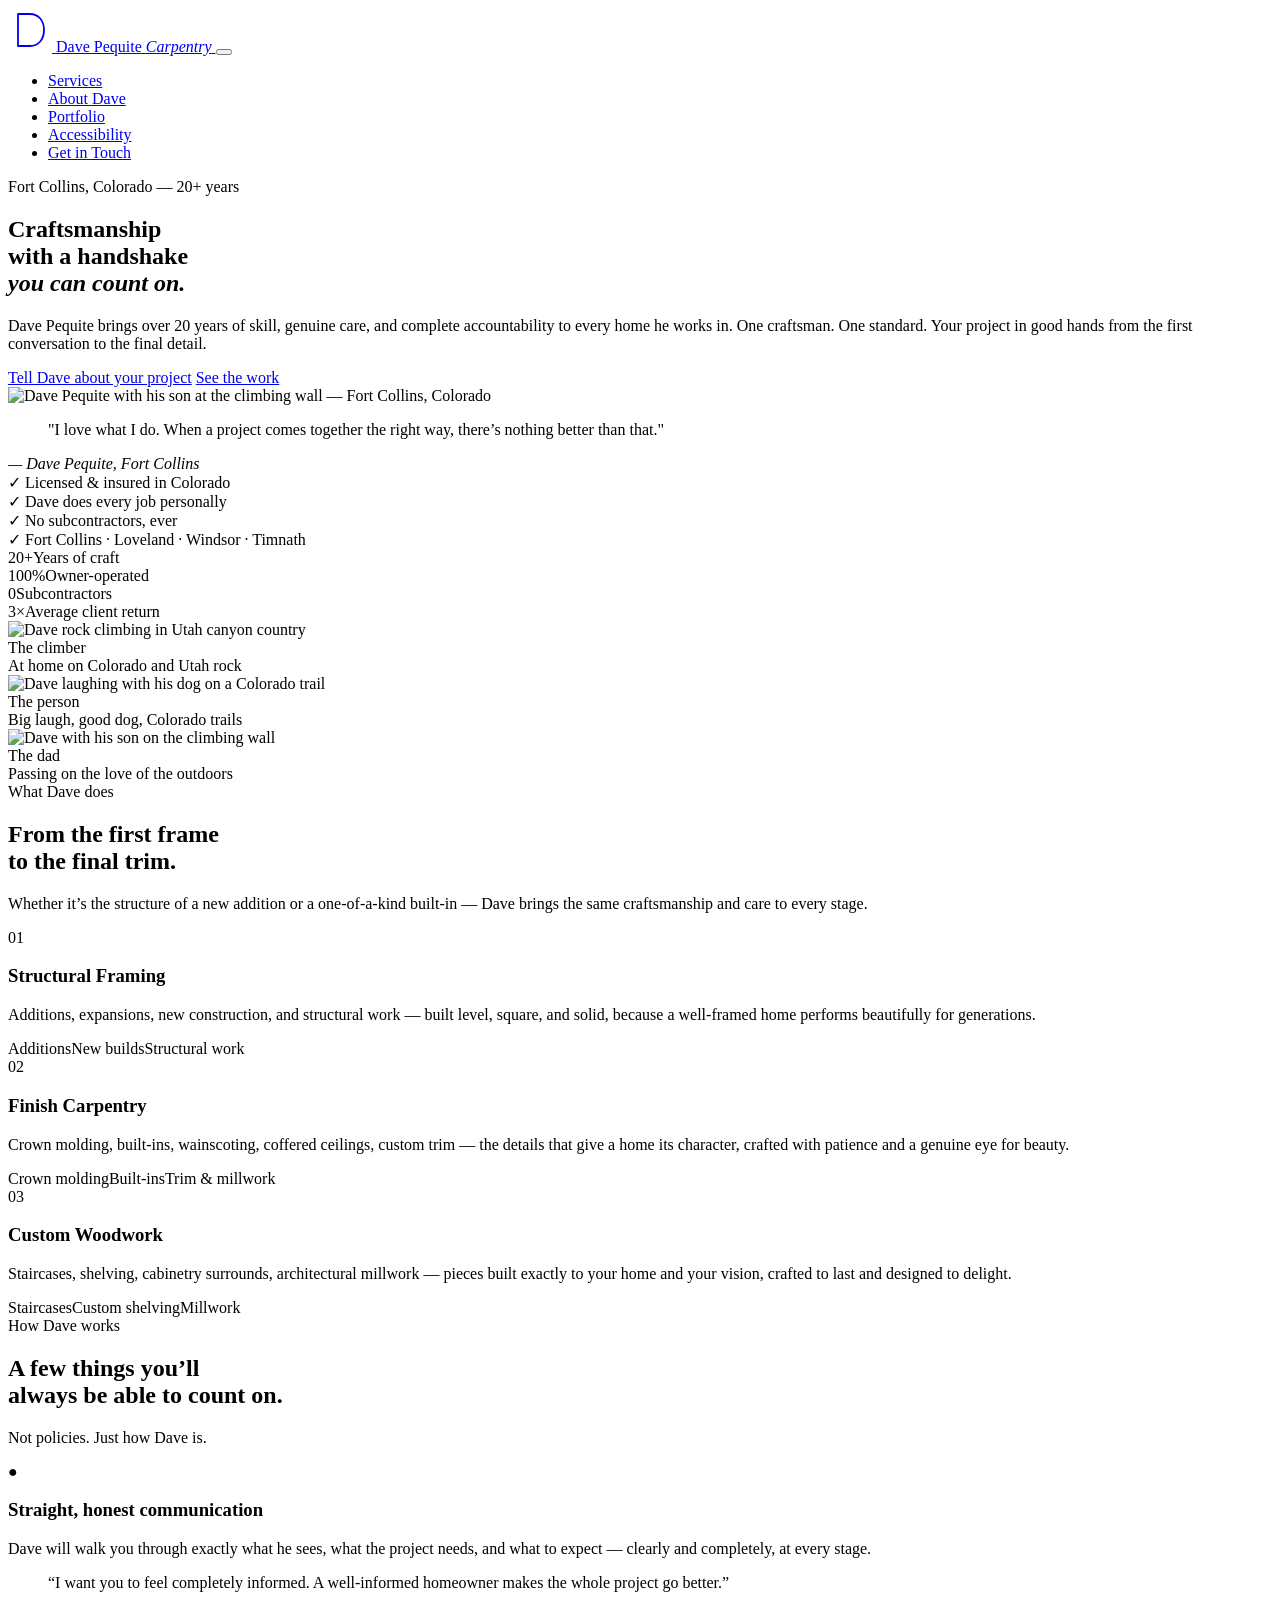
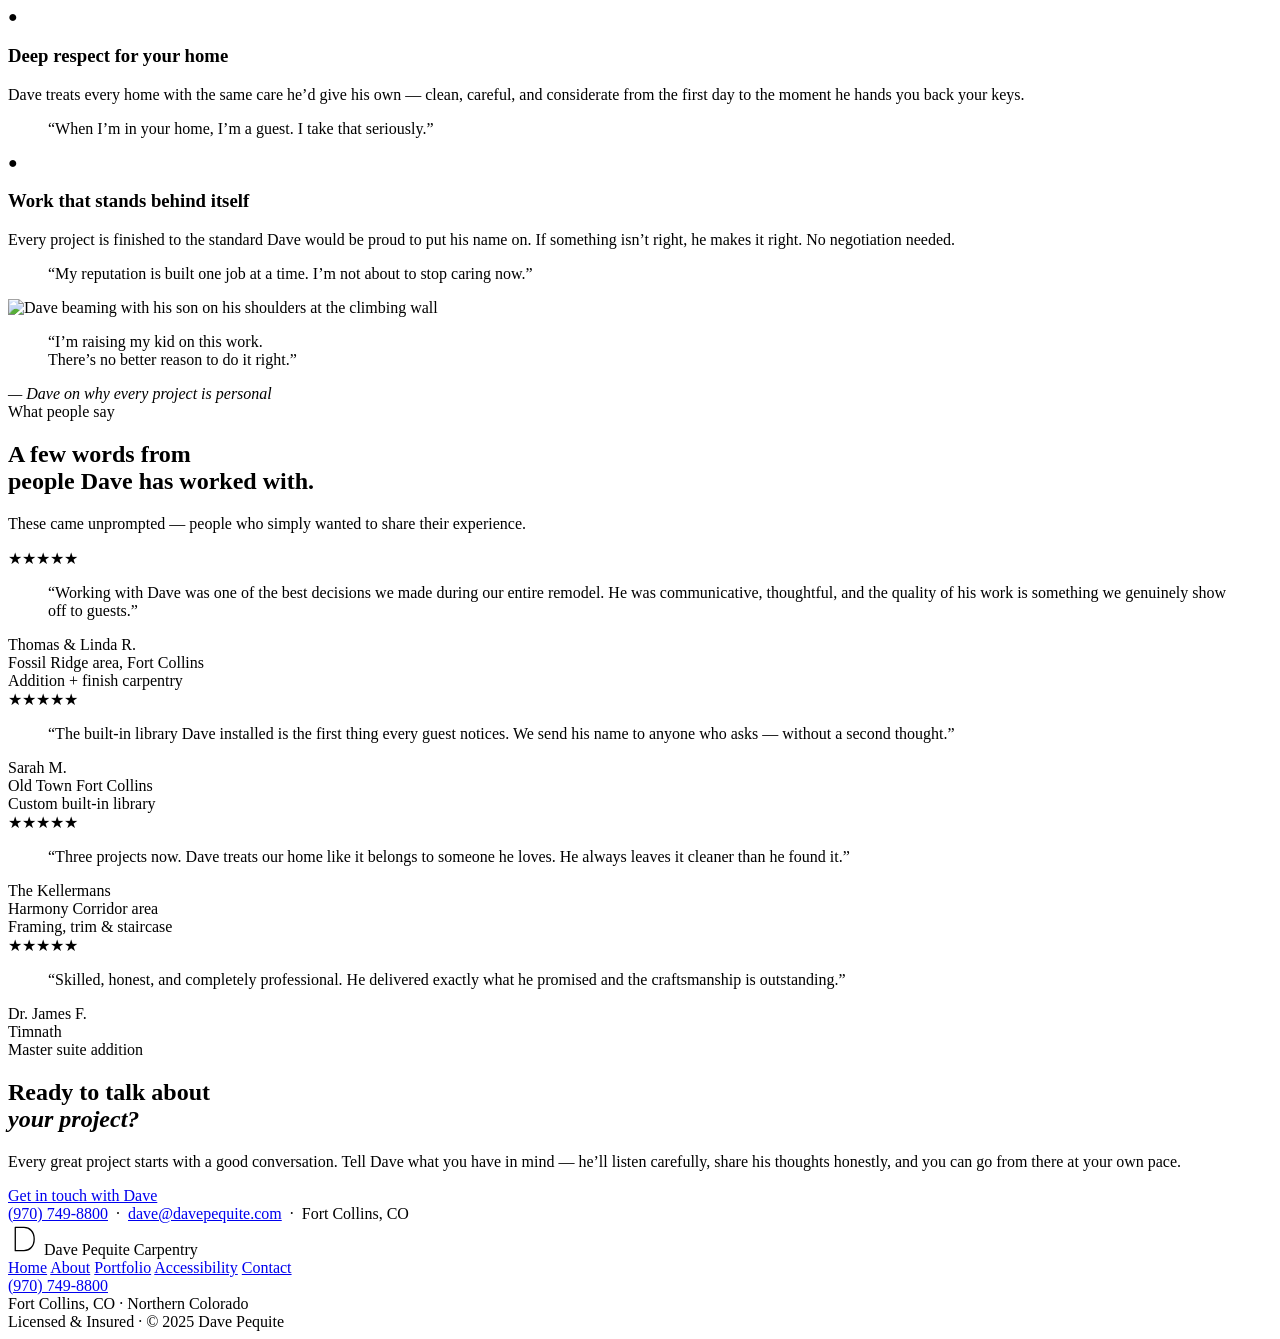
==== index.html @ 8c8e650d "Rename index (5).html to index.html" ====
<!DOCTYPE html>
<html lang="en">
<head>
  <meta charset="UTF-8">
  <base href="/dave-pequite-carpentry/">
  <meta name="viewport" content="width=device-width, initial-scale=1.0">
  <meta name="description" content="Dave Pequite — Independent framing and finish carpenter in Fort Collins, Colorado. 20+ years of craftsmanship, honesty, and care. Serving Fort Collins, Loveland, Windsor, and Timnath.">
  <meta name="keywords" content="Fort Collins carpenter, finish carpenter Fort Collins, framing contractor Fort Collins, custom woodwork Fort Collins, aging in place Fort Collins, trim carpenter Northern Colorado">
  <meta property="og:title" content="Dave Pequite Carpentry — Fort Collins, CO">
  <meta property="og:description" content="Independent framing and finish carpentry built on 20+ years of skill, honesty, and genuine care for every home.">
  <meta property="og:type" content="website">
  <title>Dave Pequite Carpentry — Fort Collins, Colorado</title>

  <!-- Schema.org local business markup -->
  <script type="application/ld+json">
  {
    "@context": "https://schema.org",
    "@type": "LocalBusiness",
    "name": "Dave Pequite Carpentry",
    "description": "Independent framing and finish carpentry in Fort Collins, Colorado. Owner-operated, no subcontractors.",
    "telephone": "(970) 749-8800",
    "address": {
      "@type": "PostalAddress",
      "addressLocality": "Fort Collins",
      "addressRegion": "CO",
      "addressCountry": "US"
    },
    "areaServed": ["Fort Collins", "Loveland", "Windsor", "Timnath", "Northern Colorado"],
    "priceRange": "$$",
    "knowsAbout": ["framing", "finish carpentry", "custom woodwork", "aging in place", "trim work", "built-ins", "crown molding"]
  }
  </script>

  <link rel="preconnect" href="https://fonts.googleapis.com">
  <link rel="preconnect" href="https://fonts.gstatic.com" crossorigin>
  <link href="https://fonts.googleapis.com/css2?family=Cormorant+Garamond:ital,wght@0,300;0,400;0,600;1,300;1,400&family=DM+Sans:wght@300;400;500&display=swap" rel="stylesheet">
  <link rel="stylesheet" href="style.css?v=3">
</head>
<body>

  <nav id="nav">
    <div class="nav-inner">
      <a href="index.html" class="nav-logo">
        <svg width="44" height="44" viewBox="0 0 44 44" fill="none" xmlns="http://www.w3.org/2000/svg" aria-hidden="true">
          <path d="M10 6 L10 38 L22 38 C30 38 36 32 36 22 C36 12 30 6 22 6 Z" stroke="currentColor" stroke-width="1.8" stroke-linecap="round" stroke-linejoin="round" fill="none"/>
          <line x1="6" y1="6" x2="14" y2="6" stroke="var(--gold)" stroke-width="1.6" stroke-linecap="round"/>
          <line x1="6" y1="38" x2="14" y2="38" stroke="var(--gold)" stroke-width="1.6" stroke-linecap="round"/>
        </svg>
        <span class="nav-name">Dave Pequite <em>Carpentry</em></span>
      </a>
      <button class="nav-toggle" aria-label="Toggle menu" id="navToggle">
        <span></span><span></span><span></span>
      </button>
      <ul class="nav-links" id="navLinks">
        <li><a href="#services">Services</a></li>
        <li><a href="about.html">About Dave</a></li>
        <li><a href="portfolio.html">Portfolio</a></li>
        <li><a href="accessibility.html">Accessibility</a></li>
        <li><a href="contact.html" class="nav-cta">Get in Touch</a></li>
      </ul>
    </div>
  </nav>

  <section class="hero">
    <div class="hero-left">
      <div class="hero-eyebrow">Fort Collins, Colorado &mdash; 20+ years</div>
      <h1 class="hero-h1">Craftsmanship<br>with a handshake<br><em>you can count on.</em></h1>
      <p class="hero-p">Dave Pequite brings over 20 years of skill, genuine care, and complete accountability to every home he works in. One craftsman. One standard. Your project in good hands from the first conversation to the final detail.</p>
      <div class="hero-actions">
        <a href="contact.html" class="btn-primary">Tell Dave about your project</a>
        <a href="portfolio.html" class="btn-ghost">See the work</a>
      </div>
    </div>
    <div class="hero-right">
      <img src="dave-hero.jpg" alt="Dave Pequite with his son at the climbing wall — Fort Collins, Colorado" class="hero-img">
      <div class="hero-caption">
        <blockquote>"I love what I do. When a project comes together the right way, there&rsquo;s nothing better than that."</blockquote>
        <cite>&mdash; Dave Pequite, Fort Collins</cite>
      </div>
    </div>
  </section>

  <div class="trust-strip">
    <div class="trust-item"><span class="trust-icon">&#10003;</span> Licensed &amp; insured in Colorado</div>
    <div class="trust-item"><span class="trust-icon">&#10003;</span> Dave does every job personally</div>
    <div class="trust-item"><span class="trust-icon">&#10003;</span> No subcontractors, ever</div>
    <div class="trust-item"><span class="trust-icon">&#10003;</span> Fort Collins &middot; Loveland &middot; Windsor &middot; Timnath</div>
  </div>

  <div class="stats-bar">
    <div class="stat"><span class="stat-n">20+</span><span class="stat-l">Years of craft</span></div>
    <div class="stat"><span class="stat-n">100%</span><span class="stat-l">Owner-operated</span></div>
    <div class="stat"><span class="stat-n">0</span><span class="stat-l">Subcontractors</span></div>
    <div class="stat"><span class="stat-n">3&times;</span><span class="stat-l">Average client return</span></div>
  </div>

  <!-- Photo story strip -->
  <div class="story-strip">
    <div class="story-frame">
      <img src="dave-climbing.jpg" alt="Dave rock climbing in Utah canyon country" loading="lazy">
      <div class="story-overlay">
        <div class="story-label">The climber</div>
        <div class="story-caption">At home on Colorado and Utah rock</div>
      </div>
    </div>
    <div class="story-frame">
      <img src="dave-dog-trail.jpg" alt="Dave laughing with his dog on a Colorado trail" loading="lazy">
      <div class="story-overlay">
        <div class="story-label">The person</div>
        <div class="story-caption">Big laugh, good dog, Colorado trails</div>
      </div>
    </div>
    <div class="story-frame">
      <img src="dave-son-climbing.jpg" alt="Dave with his son on the climbing wall" loading="lazy">
      <div class="story-overlay">
        <div class="story-label">The dad</div>
        <div class="story-caption">Passing on the love of the outdoors</div>
      </div>
    </div>
  </div>

  <!-- Services -->
  <section class="section services-section" id="services">
    <div class="section-inner">
      <div class="s-label">What Dave does</div>
      <h2 class="s-h">From the first frame<br>to the final trim.</h2>
      <p class="s-sub">Whether it&rsquo;s the structure of a new addition or a one-of-a-kind built-in &mdash; Dave brings the same craftsmanship and care to every stage.</p>
      <div class="svc-grid">
        <div class="svc-card">
          <div class="svc-num">01</div>
          <h3 class="svc-title">Structural Framing</h3>
          <p class="svc-desc">Additions, expansions, new construction, and structural work &mdash; built level, square, and solid, because a well-framed home performs beautifully for generations.</p>
          <div class="svc-tags"><span>Additions</span><span>New builds</span><span>Structural work</span></div>
        </div>
        <div class="svc-card">
          <div class="svc-num">02</div>
          <h3 class="svc-title">Finish Carpentry</h3>
          <p class="svc-desc">Crown molding, built-ins, wainscoting, coffered ceilings, custom trim &mdash; the details that give a home its character, crafted with patience and a genuine eye for beauty.</p>
          <div class="svc-tags"><span>Crown molding</span><span>Built-ins</span><span>Trim &amp; millwork</span></div>
        </div>
        <div class="svc-card">
          <div class="svc-num">03</div>
          <h3 class="svc-title">Custom Woodwork</h3>
          <p class="svc-desc">Staircases, shelving, cabinetry surrounds, architectural millwork &mdash; pieces built exactly to your home and your vision, crafted to last and designed to delight.</p>
          <div class="svc-tags"><span>Staircases</span><span>Custom shelving</span><span>Millwork</span></div>
        </div>
      </div>
    </div>
  </section>

  <!-- How Dave works -->
  <section class="section promise-section">
    <div class="section-inner">
      <div class="s-label">How Dave works</div>
      <h2 class="s-h">A few things you&rsquo;ll<br>always be able to count on.</h2>
      <p class="s-sub">Not policies. Just how Dave is.</p>
      <div class="promise-grid">
        <div class="promise-card">
          <div class="promise-icon">&#9679;</div>
          <h3>Straight, honest communication</h3>
          <p>Dave will walk you through exactly what he sees, what the project needs, and what to expect &mdash; clearly and completely, at every stage.</p>
          <blockquote class="promise-quote">&ldquo;I want you to feel completely informed. A well-informed homeowner makes the whole project go better.&rdquo;</blockquote>
        </div>
        <div class="promise-card">
          <div class="promise-icon">&#9679;</div>
          <h3>Deep respect for your home</h3>
          <p>Dave treats every home with the same care he&rsquo;d give his own &mdash; clean, careful, and considerate from the first day to the moment he hands you back your keys.</p>
          <blockquote class="promise-quote">&ldquo;When I&rsquo;m in your home, I&rsquo;m a guest. I take that seriously.&rdquo;</blockquote>
        </div>
        <div class="promise-card">
          <div class="promise-icon">&#9679;</div>
          <h3>Work that stands behind itself</h3>
          <p>Every project is finished to the standard Dave would be proud to put his name on. If something isn&rsquo;t right, he makes it right. No negotiation needed.</p>
          <blockquote class="promise-quote">&ldquo;My reputation is built one job at a time. I&rsquo;m not about to stop caring now.&rdquo;</blockquote>
        </div>
      </div>
    </div>
  </section>

  <!-- Dad moment -->
  <div class="dad-moment">
    <img src="dave-son-shoulders.jpg" alt="Dave beaming with his son on his shoulders at the climbing wall" loading="lazy">
    <div class="dad-overlay">
      <blockquote class="dad-quote">&ldquo;I&rsquo;m raising my kid on this work.<br>There&rsquo;s no better reason to do it right.&rdquo;</blockquote>
      <cite>&mdash; Dave on why every project is personal</cite>
    </div>
  </div>

  <!-- Reviews -->
  <section class="section reviews-section" id="reviews">
    <div class="section-inner">
      <div class="s-label">What people say</div>
      <h2 class="s-h">A few words from<br>people Dave has worked with.</h2>
      <p class="s-sub">These came unprompted &mdash; people who simply wanted to share their experience.</p>
      <div class="reviews-grid">
        <div class="review-card featured">
          <div class="review-stars">&#9733;&#9733;&#9733;&#9733;&#9733;</div>
          <blockquote>&ldquo;Working with Dave was one of the best decisions we made during our entire remodel. He was communicative, thoughtful, and the quality of his work is something we genuinely show off to guests.&rdquo;</blockquote>
          <div class="review-name">Thomas &amp; Linda R.</div>
          <div class="review-ctx">Fossil Ridge area, Fort Collins</div>
          <div class="review-proj">Addition + finish carpentry</div>
        </div>
        <div class="review-card">
          <div class="review-stars">&#9733;&#9733;&#9733;&#9733;&#9733;</div>
          <blockquote>&ldquo;The built-in library Dave installed is the first thing every guest notices. We send his name to anyone who asks &mdash; without a second thought.&rdquo;</blockquote>
          <div class="review-name">Sarah M.</div>
          <div class="review-ctx">Old Town Fort Collins</div>
          <div class="review-proj">Custom built-in library</div>
        </div>
        <div class="review-card">
          <div class="review-stars">&#9733;&#9733;&#9733;&#9733;&#9733;</div>
          <blockquote>&ldquo;Three projects now. Dave treats our home like it belongs to someone he loves. He always leaves it cleaner than he found it.&rdquo;</blockquote>
          <div class="review-name">The Kellermans</div>
          <div class="review-ctx">Harmony Corridor area</div>
          <div class="review-proj">Framing, trim &amp; staircase</div>
        </div>
        <div class="review-card">
          <div class="review-stars">&#9733;&#9733;&#9733;&#9733;&#9733;</div>
          <blockquote>&ldquo;Skilled, honest, and completely professional. He delivered exactly what he promised and the craftsmanship is outstanding.&rdquo;</blockquote>
          <div class="review-name">Dr. James F.</div>
          <div class="review-ctx">Timnath</div>
          <div class="review-proj">Master suite addition</div>
        </div>
      </div>
    </div>
  </section>

  <!-- CTA -->
  <section class="cta-section">
    <div class="cta-inner">
      <h2>Ready to talk about<br><em>your project?</em></h2>
      <p>Every great project starts with a good conversation. Tell Dave what you have in mind &mdash; he&rsquo;ll listen carefully, share his thoughts honestly, and you can go from there at your own pace.</p>
      <a href="contact.html" class="btn-primary btn-lg">Get in touch with Dave</a>
      <div class="cta-contact-line">
        <a href="tel:+19707498800">(970) 749-8800</a>
        &nbsp;&middot;&nbsp;
        <a href="mailto:dave@davepequite.com">dave@davepequite.com</a>
        &nbsp;&middot;&nbsp; Fort Collins, CO
      </div>
    </div>
  </section>

  <footer>
    <div class="footer-inner">
      <div class="footer-brand">
        <svg width="32" height="32" viewBox="0 0 44 44" fill="none" aria-hidden="true">
          <path d="M10 6 L10 38 L22 38 C30 38 36 32 36 22 C36 12 30 6 22 6 Z" stroke="currentColor" stroke-width="1.8" stroke-linecap="round" stroke-linejoin="round" fill="none"/>
          <line x1="6" y1="6" x2="14" y2="6" stroke="var(--gold)" stroke-width="1.6" stroke-linecap="round"/>
          <line x1="6" y1="38" x2="14" y2="38" stroke="var(--gold)" stroke-width="1.6" stroke-linecap="round"/>
        </svg>
        <span>Dave Pequite Carpentry</span>
      </div>
      <nav class="footer-nav" aria-label="Footer navigation">
        <a href="index.html">Home</a>
        <a href="about.html">About</a>
        <a href="portfolio.html">Portfolio</a>
        <a href="accessibility.html">Accessibility</a>
        <a href="contact.html">Contact</a>
      </nav>
      <div class="footer-contact">
        <a href="tel:+19707498800">(970) 749-8800</a><br>
        Fort Collins, CO &middot; Northern Colorado<br>
        Licensed &amp; Insured &middot; &copy; 2025 Dave Pequite
      </div>
    </div>
  </footer>

  <script src="main.js"></script>
</body>
</html>
---- style.css ----
@import url('https://fonts.googleapis.com/css2?family=Cormorant+Garamond:ital,wght@0,300;0,400;0,600;1,300;1,400&family=DM+Sans:wght@300;400;500&display=swap');

:root {
  --charcoal: #1C1C18;
  --gold: #8B6914;
  --sage: #5A8040;
  --sage-light: #8AB870;
  --cream: #FAFAF7;
  --forest: #2D4A2A;
  --serif: 'Cormorant Garamond', Georgia, serif;
  --sans: 'DM Sans', Arial, sans-serif;
}

*, *::before, *::after { box-sizing: border-box; margin: 0; padding: 0; }
html { scroll-behavior: smooth; }
body { font-family: var(--sans); background: #FFFFFF; color: #1C1C18; line-height: 1.6; -webkit-font-smoothing: antialiased; }
img { max-width: 100%; height: auto; display: block; }
a { color: inherit; text-decoration: none; }

/* ---- NAV ---- */
#nav {
  position: sticky; top: 0; z-index: 100;
  background: #FFFFFF;
  border-bottom: 2px solid #E0E0D8;
}
.nav-inner {
  max-width: 1200px; margin: 0 auto;
  padding: 0 40px; height: 72px;
  display: flex; align-items: center; justify-content: space-between;
}
.nav-logo { display: flex; align-items: center; gap: 12px; color: #1C1C18; }
.nav-logo svg { color: #1C1C18; }
.nav-name { font-family: var(--serif); font-size: 20px; font-weight: 400; color: #1C1C18; }
.nav-name em { font-style: italic; color: #8B6914; }
.nav-links { display: flex; align-items: center; gap: 32px; list-style: none; }
.nav-links a { font-size: 15px; font-weight: 500; color: #2A2A20; letter-spacing: 0.02em; transition: color 0.2s; }
.nav-links a:hover { color: #5A8040; }
.nav-cta {
  background: #1C1C18 !important; color: #FFFFFF !important;
  padding: 10px 22px; border-radius: 5px;
  font-size: 15px !important; font-weight: 500 !important;
}
.nav-cta:hover { background: #3A3A30 !important; }
.nav-toggle { display: none; flex-direction: column; gap: 5px; background: none; border: none; cursor: pointer; padding: 4px; }
.nav-toggle span { display: block; width: 24px; height: 2px; background: #1C1C18; }

/* ---- HERO ---- */
.hero { display: grid; grid-template-columns: 52% 48%; min-height: 620px; }
.hero-left { background: #1C1C18; padding: 80px 60px; display: flex; flex-direction: column; justify-content: center; }
.hero-eyebrow {
  font-size: 13px; letter-spacing: 0.18em; text-transform: uppercase;
  color: #8AB870; margin-bottom: 24px;
  display: flex; align-items: center; gap: 12px;
}
.hero-eyebrow::before { content: ''; display: block; width: 32px; height: 1px; background: #8AB870; }
.hero-h1 { font-family: var(--serif); font-size: 58px; font-weight: 300; color: #FFFFFF; line-height: 1.05; margin-bottom: 28px; }
.hero-h1 em { font-style: italic; color: #8AB870; }
.hero-p { font-size: 17px; color: #D0D0C0; line-height: 1.8; margin-bottom: 44px; max-width: 420px; }
.hero-actions { display: flex; gap: 16px; flex-wrap: wrap; }

/* ---- BUTTONS ---- */
.btn-primary {
  display: inline-block; background: #FFFFFF; color: #1C1C18;
  padding: 14px 28px; border-radius: 5px;
  font-size: 15px; font-weight: 600; letter-spacing: 0.02em;
  transition: background 0.2s; border: none; cursor: pointer; font-family: var(--sans);
}
.btn-primary:hover { background: #E8E8E0; }
.btn-primary.btn-lg { background: #5A8040; color: #FFFFFF; font-size: 16px; padding: 16px 40px; }
.btn-primary.btn-lg:hover { background: #2D4A2A; }
.btn-ghost {
  display: inline-block; background: none;
  border: 2px solid rgba(255,255,255,0.4); color: #FFFFFF;
  padding: 14px 24px; border-radius: 5px;
  font-size: 15px; font-weight: 500;
  transition: border-color 0.2s; cursor: pointer; font-family: var(--sans);
}
.btn-ghost:hover { border-color: #FFFFFF; }

/* ---- HERO RIGHT ---- */
.hero-right { position: relative; overflow: hidden; min-height: 620px; background: #2A2A22; }
.hero-img { width: 100%; height: 100%; object-fit: cover; object-position: center top; position: absolute; inset: 0; }
.hero-caption { position: absolute; bottom: 0; left: 0; right: 0; background: rgba(0,0,0,0.75); padding: 24px 28px; }
.hero-caption blockquote { font-family: var(--serif); font-size: 18px; font-style: italic; color: #FFFFFF; line-height: 1.6; border: none; padding: 0; }
.hero-caption cite { display: block; font-size: 12px; color: #8AB870; margin-top: 10px; letter-spacing: 0.12em; text-transform: uppercase; font-style: normal; }

/* ---- TRUST STRIP ---- */
.trust-strip { background: #F0EDE6; border-bottom: 2px solid #D8D4CC; padding: 18px 40px; display: flex; gap: 40px; flex-wrap: wrap; justify-content: center; }
.trust-item { display: flex; align-items: center; gap: 8px; font-size: 14px; font-weight: 500; color: #2A2A20; }
.trust-icon { color: #5A8040; font-weight: 700; font-size: 16px; }

/* ---- STATS BAR ---- */
.stats-bar { background: #1C1C18; padding: 28px 40px; display: flex; justify-content: center; }
.stat { flex: 1; max-width: 220px; padding: 0 24px; border-right: 1px solid #3A3A30; text-align: center; }
.stat:first-child { border-left: 1px solid #3A3A30; }
.stat-n { display: block; font-family: var(--serif); font-size: 38px; font-weight: 300; color: #8AB870; line-height: 1; }
.stat-l { display: block; font-size: 12px; font-weight: 500; color: #888878; letter-spacing: 0.1em; text-transform: uppercase; margin-top: 6px; }

/* ---- STORY STRIP ---- */
.story-strip { display: grid; grid-template-columns: repeat(3,1fr); height: 300px; }
.story-frame { position: relative; overflow: hidden; background: #2A2A22; }
.story-frame img { width: 100%; height: 100%; object-fit: cover; transition: transform 0.4s; }
.story-frame:hover img { transform: scale(1.04); }
.story-overlay { position: absolute; bottom: 0; left: 0; right: 0; background: linear-gradient(transparent, rgba(0,0,0,0.85)); padding: 32px 20px 18px; }
.story-label { font-size: 11px; letter-spacing: 0.14em; text-transform: uppercase; color: #8AB870; margin-bottom: 4px; }
.story-caption { font-family: var(--serif); font-size: 15px; font-style: italic; color: #FFFFFF; }

/* ---- SECTIONS ---- */
.section { padding: 88px 40px; }
.section-inner { max-width: 1200px; margin: 0 auto; }
.s-label { font-size: 12px; letter-spacing: 0.2em; text-transform: uppercase; color: #5A8040; margin-bottom: 14px; font-weight: 600; }
.s-h { font-family: var(--serif); font-size: 42px; font-weight: 300; color: #1C1C18; line-height: 1.15; margin-bottom: 16px; }
.s-sub { font-size: 16px; color: #444440; line-height: 1.8; max-width: 520px; margin-bottom: 52px; }

/* ---- SERVICES ---- */
.services-section { background: #FFFFFF; }
.svc-grid { display: grid; grid-template-columns: repeat(3,1fr); gap: 2px; background: #D8D8D0; border: 2px solid #D8D8D0; border-radius: 10px; overflow: hidden; }
.svc-card { background: #FFFFFF; padding: 36px 30px; transition: background 0.2s; }
.svc-card:hover { background: #F5F5F0; }
.svc-num { font-family: var(--serif); font-size: 40px; font-weight: 300; color: #D0D0C8; line-height: 1; margin-bottom: 16px; }
.svc-title { font-family: var(--serif); font-size: 22px; font-weight: 600; color: #1C1C18; margin-bottom: 12px; }
.svc-desc { font-size: 15px; color: #444440; line-height: 1.75; margin-bottom: 18px; }
.svc-tags { display: flex; flex-wrap: wrap; gap: 6px; }
.svc-tags span { font-size: 12px; font-weight: 600; color: #2D4A2A; background: #D8ECC8; padding: 4px 12px; border-radius: 4px; }

/* ---- PROMISE ---- */
.promise-section { background: #F5F3EE; }
.promise-grid { display: grid; grid-template-columns: repeat(3,1fr); gap: 24px; }
.promise-card { background: #FFFFFF; border-radius: 10px; padding: 36px 30px; border: 2px solid #E0DDD6; }
.promise-icon { width: 12px; height: 12px; background: #5A8040; border-radius: 50%; margin-bottom: 20px; }
.promise-card h3 { font-family: var(--serif); font-size: 22px; font-weight: 600; color: #1C1C18; margin-bottom: 12px; }
.promise-card p { font-size: 15px; color: #444440; line-height: 1.8; }
.promise-quote { margin-top: 16px; font-family: var(--serif); font-size: 15px; font-style: italic; color: #5A8040; line-height: 1.65; border-top: 2px solid #E8E5E0; padding-top: 16px; border-left: none; padding-left: 0; }

/* ---- DAD MOMENT ---- */
.dad-moment { position: relative; height: 420px; overflow: hidden; background: #1C1C18; }
.dad-moment img { width: 100%; height: 100%; object-fit: cover; object-position: center 30%; }
.dad-overlay { position: absolute; inset: 0; background: rgba(0,0,0,0.62); display: flex; flex-direction: column; align-items: center; justify-content: center; padding: 40px; text-align: center; }
.dad-quote { font-family: var(--serif); font-size: 34px; font-style: italic; font-weight: 300; color: #FFFFFF; line-height: 1.5; margin-bottom: 18px; max-width: 680px; border: none; padding: 0; }
.dad-overlay cite { font-size: 13px; color: #8AB870; letter-spacing: 0.14em; text-transform: uppercase; font-style: normal; }

/* ---- REVIEWS ---- */
.reviews-section { background: #FFFFFF; }
.reviews-grid { display: grid; grid-template-columns: 1fr 1fr; gap: 20px; }
.review-card { background: #F5F3EE; border-radius: 10px; padding: 32px 28px; border: 2px solid #E0DDD6; }
.review-card.featured { background: #EEF5E8; border: 2px solid #A8C890; }
.review-stars { color: #B87A28; font-size: 18px; letter-spacing: 3px; margin-bottom: 16px; }
.review-card blockquote { font-family: var(--serif); font-size: 18px; font-style: italic; color: #1C1C18; line-height: 1.75; margin-bottom: 20px; border: none; padding: 0; }
.review-name { font-size: 14px; font-weight: 700; color: #1C1C18; }
.review-ctx { font-size: 13px; color: #666660; margin-top: 4px; }
.review-proj { font-size: 12px; font-weight: 600; color: #5A8040; margin-top: 6px; letter-spacing: 0.06em; text-transform: uppercase; }

/* ---- CTA ---- */
.cta-section { background: #1C1C18; padding: 100px 40px; text-align: center; }
.cta-inner { max-width: 600px; margin: 0 auto; }
.cta-section h2 { font-family: var(--serif); font-size: 50px; font-weight: 300; color: #FFFFFF; line-height: 1.15; margin-bottom: 20px; }
.cta-section h2 em { font-style: italic; color: #8AB870; }
.cta-section p { font-size: 17px; color: #C0C0B0; line-height: 1.85; margin-bottom: 40px; }
.cta-contact-line { font-size: 14px; color: #666658; margin-top: 20px; }
.cta-contact-line a { color: #888878; transition: color 0.2s; }
.cta-contact-line a:hover { color: #8AB870; }

/* ---- ABOUT ---- */
.about-hero { display: grid; grid-template-columns: 1fr 1fr; min-height: 580px; }
.about-photo-col { position: relative; overflow: hidden; min-height: 400px; background: #2A2A22; }
.about-photo-col img { width: 100%; height: 100%; object-fit: cover; position: absolute; inset: 0; }
.about-text-col { background: #1C1C18; padding: 80px 60px; display: flex; flex-direction: column; justify-content: center; }
.about-text-col .s-h { color: #FFFFFF; }
.about-text-col .s-h em { font-style: italic; color: #8AB870; }
.about-p { font-size: 16px; color: #C8C8B8; line-height: 1.85; margin-bottom: 20px; }
.about-p strong { color: #8AB870; font-weight: 600; }
.rock-pull { border-left: 3px solid #5A8040; padding: 16px 20px; margin: 24px 0; background: rgba(90,128,64,0.1); border-radius: 0 6px 6px 0; }
.rock-pull-text { font-family: var(--serif); font-size: 17px; font-style: italic; color: #8AB870; line-height: 1.65; }
.traits-grid { display: grid; grid-template-columns: 1fr 1fr; gap: 18px; margin-top: 28px; }
.trait { border-top: 2px solid #2E2E26; padding-top: 14px; }
.trait-name { font-size: 12px; font-weight: 700; color: #5A8040; letter-spacing: 0.1em; text-transform: uppercase; margin-bottom: 6px; }
.trait-desc { font-size: 13px; color: #888878; line-height: 1.6; }

/* ---- CONTACT ---- */
.contact-layout { display: grid; grid-template-columns: 1fr 1fr; min-height: 600px; }
.contact-left { background: #1C1C18; padding: 80px 60px; display: flex; flex-direction: column; justify-content: center; }
.contact-left .s-h { color: #FFFFFF; font-size: 42px; }
.contact-left .s-h em { color: #8AB870; }
.contact-detail { margin-top: 36px; display: flex; flex-direction: column; gap: 20px; }
.cd-label { font-size: 11px; letter-spacing: 0.12em; text-transform: uppercase; color: #5A8040; margin-bottom: 4px; font-weight: 600; }
.cd-value { font-size: 16px; color: #C8C8B8; }
.cd-value a { color: #C8C8B8; transition: color 0.2s; }
.cd-value a:hover { color: #8AB870; }
.contact-right { padding: 80px 60px; background: #FFFFFF; }

/* ---- FORM ---- */
.intake-form { max-width: 500px; }
.intake-form h2 { font-family: var(--serif); font-size: 32px; font-weight: 300; color: #1C1C18; margin-bottom: 8px; }
.intake-form > p { font-size: 15px; color: #666660; margin-bottom: 36px; }
.form-group { margin-bottom: 24px; }
.form-group label { display: block; font-size: 13px; font-weight: 700; letter-spacing: 0.08em; text-transform: uppercase; color: #1C1C18; margin-bottom: 8px; }
.form-group input, .form-group select, .form-group textarea {
  width: 100%; padding: 13px 16px;
  background: #FFFFFF; border: 2px solid #C8C8C0;
  border-radius: 6px; font-size: 15px; font-family: var(--sans);
  color: #1C1C18; transition: border-color 0.2s; outline: none;
}
.form-group input:focus, .form-group select:focus, .form-group textarea:focus { border-color: #5A8040; }
.form-group textarea { min-height: 130px; resize: vertical; line-height: 1.6; }
.form-row { display: grid; grid-template-columns: 1fr 1fr; gap: 16px; }
.form-submit { background: #1C1C18; color: #FFFFFF; border: none; padding: 16px 32px; border-radius: 6px; font-size: 16px; font-family: var(--sans); cursor: pointer; letter-spacing: 0.04em; width: 100%; font-weight: 600; transition: background 0.2s; }
.form-submit:hover { background: #3A3A30; }
.form-note { font-size: 13px; color: #888880; margin-top: 12px; text-align: center; }
.form-success { display: none; text-align: center; padding: 60px 24px; }
.form-success h3 { font-family: var(--serif); font-size: 32px; font-weight: 300; color: #1C1C18; margin-bottom: 14px; }
.form-success p { font-size: 15px; color: #444440; }

/* ---- ACCESSIBILITY ---- */
.access-grid { display: grid; grid-template-columns: 1fr 1fr; gap: 40px; align-items: start; }
.access-items { display: flex; flex-direction: column; gap: 14px; }
.access-item { display: flex; align-items: flex-start; gap: 16px; padding: 20px; background: #FFFFFF; border-radius: 8px; border: 2px solid #C8DDB8; }
.access-item-icon { font-size: 22px; margin-top: 1px; flex-shrink: 0; }
.access-item-text h4 { font-size: 16px; font-weight: 700; color: #1A3010; margin-bottom: 6px; }
.access-item-text p { font-size: 14px; color: #3A5228; line-height: 1.65; }
.access-story { background: #1A3010; border-radius: 10px; padding: 40px; }
.access-story-label { font-size: 12px; font-weight: 700; letter-spacing: 0.15em; text-transform: uppercase; color: #7AB870; margin-bottom: 16px; }
.access-story-quote { font-family: var(--serif); font-size: 20px; font-style: italic; color: #D0E8B8; line-height: 1.75; border: none; padding: 0; }

/* ---- PAGE HEADER ---- */
.page-header { background: #1C1C18; padding: 64px 40px 56px; text-align: center; }
.page-header h1 { font-family: var(--serif); font-size: 48px; font-weight: 300; color: #FFFFFF; line-height: 1.15; margin-bottom: 14px; }
.page-header h1 em { font-style: italic; color: #8AB870; }
.page-header p { font-size: 17px; color: #C0C0B0; max-width: 520px; margin: 0 auto; }

/* ---- PHOTO GRID ---- */
.photo-grid { display: grid; grid-template-columns: repeat(3,1fr); gap: 4px; }
.photo-grid-item { aspect-ratio: 4/3; overflow: hidden; position: relative; background: #2A2A22; }
.photo-grid-item img { width: 100%; height: 100%; object-fit: cover; transition: transform 0.4s; }
.photo-grid-item:hover img { transform: scale(1.05); }
.photo-caption { position: absolute; bottom: 0; left: 0; right: 0; background: rgba(0,0,0,0.75); padding: 12px 16px; opacity: 0; transition: opacity 0.2s; }
.photo-grid-item:hover .photo-caption { opacity: 1; }
.photo-caption span { font-size: 13px; color: #FFFFFF; font-weight: 500; }

/* ---- FOOTER ---- */
footer { background: #111110; padding: 40px; }
.footer-inner { max-width: 1200px; margin: 0 auto; display: flex; justify-content: space-between; align-items: center; flex-wrap: wrap; gap: 24px; }
.footer-brand { display: flex; align-items: center; gap: 12px; font-family: var(--serif); font-size: 20px; color: #888878; font-weight: 300; }
.footer-nav { display: flex; gap: 28px; flex-wrap: wrap; }
.footer-nav a { font-size: 13px; font-weight: 500; color: #555550; letter-spacing: 0.04em; transition: color 0.2s; }
.footer-nav a:hover { color: #8AB870; }
.footer-contact { font-size: 13px; color: #555550; line-height: 2; text-align: right; }
.footer-contact a { color: #666660; transition: color 0.2s; }
.footer-contact a:hover { color: #8AB870; }

/* ---- PORTFOLIO ---- */
.portfolio-filter { display: flex; gap: 10px; flex-wrap: wrap; margin-bottom: 40px; }
.filter-btn { background: none; border: 2px solid #C8C8C0; color: #444440; padding: 8px 20px; border-radius: 40px; font-size: 14px; font-family: var(--sans); font-weight: 500; cursor: pointer; transition: all 0.2s; }
.filter-btn:hover, .filter-btn.active { background: #1C1C18; color: #FFFFFF; border-color: #1C1C18; }
.portfolio-grid { display: grid; grid-template-columns: repeat(3,1fr); gap: 4px; }
.portfolio-item { aspect-ratio: 4/3; overflow: hidden; position: relative; cursor: pointer; background: #E8E5E0; }
.portfolio-item img { width: 100%; height: 100%; object-fit: cover; transition: transform 0.4s; }
.portfolio-item:hover img { transform: scale(1.05); }
.portfolio-placeholder { width: 100%; height: 100%; background: #ECEAE4; display: flex; flex-direction: column; align-items: center; justify-content: center; gap: 10px; }
.portfolio-placeholder-icon { font-size: 32px; color: #B8B5AE; }
.portfolio-placeholder-text { font-size: 13px; color: #A8A5A0; letter-spacing: 0.06em; text-align: center; font-weight: 500; }
.portfolio-item-overlay { position: absolute; inset: 0; background: rgba(0,0,0,0); transition: background 0.3s; display: flex; align-items: flex-end; padding: 18px; }
.portfolio-item:hover .portfolio-item-overlay { background: rgba(0,0,0,0.7); }
.portfolio-item-info { opacity: 0; transition: opacity 0.2s; }
.portfolio-item:hover .portfolio-item-info { opacity: 1; }
.portfolio-item-title { font-family: var(--serif); font-size: 17px; color: #FFFFFF; font-weight: 600; }
.portfolio-item-cat { font-size: 11px; color: #8AB870; letter-spacing: 0.1em; text-transform: uppercase; margin-bottom: 4px; font-weight: 600; }

/* ---- RESPONSIVE ---- */
@media (max-width: 900px) {
  .nav-inner { padding: 0 24px; }
  .nav-links { display: none; flex-direction: column; position: absolute; top: 72px; left: 0; right: 0; background: #FFFFFF; border-bottom: 2px solid #E0E0D8; padding: 24px; gap: 18px; }
  .nav-links.open { display: flex; }
  .nav-toggle { display: flex; }
  .hero { grid-template-columns: 1fr; }
  .hero-right { min-height: 360px; }
  .hero-left { padding: 52px 28px; }
  .hero-h1 { font-size: 42px; }
  .story-strip { grid-template-columns: 1fr; height: auto; }
  .story-frame { height: 220px; }
  .svc-grid, .promise-grid, .reviews-grid { grid-template-columns: 1fr; }
  .about-hero, .contact-layout { grid-template-columns: 1fr; }
  .about-photo-col { min-height: 320px; position: relative; height: 320px; }
  .about-text-col, .contact-left, .contact-right { padding: 52px 28px; }
  .access-grid { grid-template-columns: 1fr; }
  .footer-inner { flex-direction: column; align-items: flex-start; }
  .footer-contact { text-align: left; }
  .photo-grid, .portfolio-grid { grid-template-columns: repeat(2,1fr); }
  .section { padding: 60px 24px; }
  .form-row { grid-template-columns: 1fr; }
  .traits-grid { grid-template-columns: 1fr; }
}

@media (max-width: 480px) {
  .hero-h1 { font-size: 34px; }
  .s-h { font-size: 32px; }
  .cta-section h2 { font-size: 36px; }
  .dad-quote { font-size: 26px; }
  .photo-grid, .portfolio-grid { grid-template-columns: 1fr; }
  .stats-bar { flex-wrap: wrap; }
  .stat { min-width: 45%; border: none; border-bottom: 1px solid #3A3A30; padding: 16px; }
}
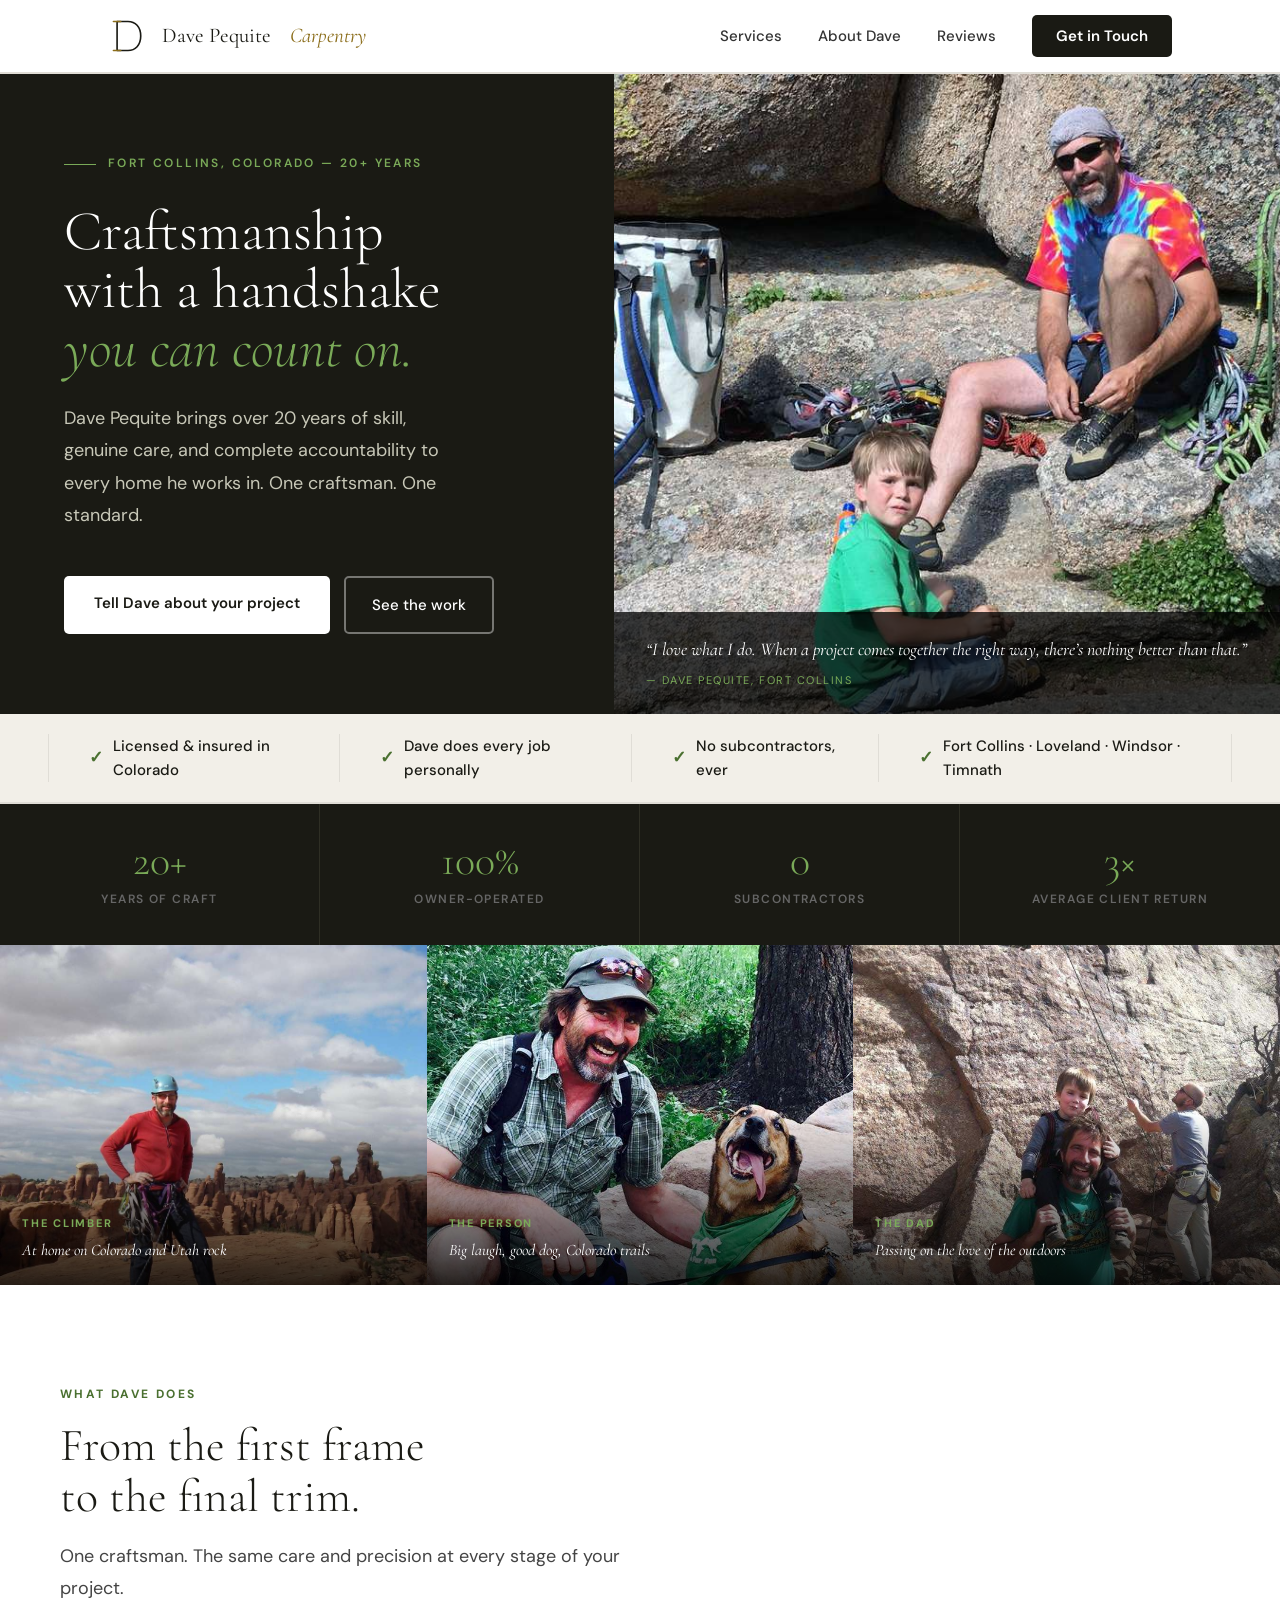
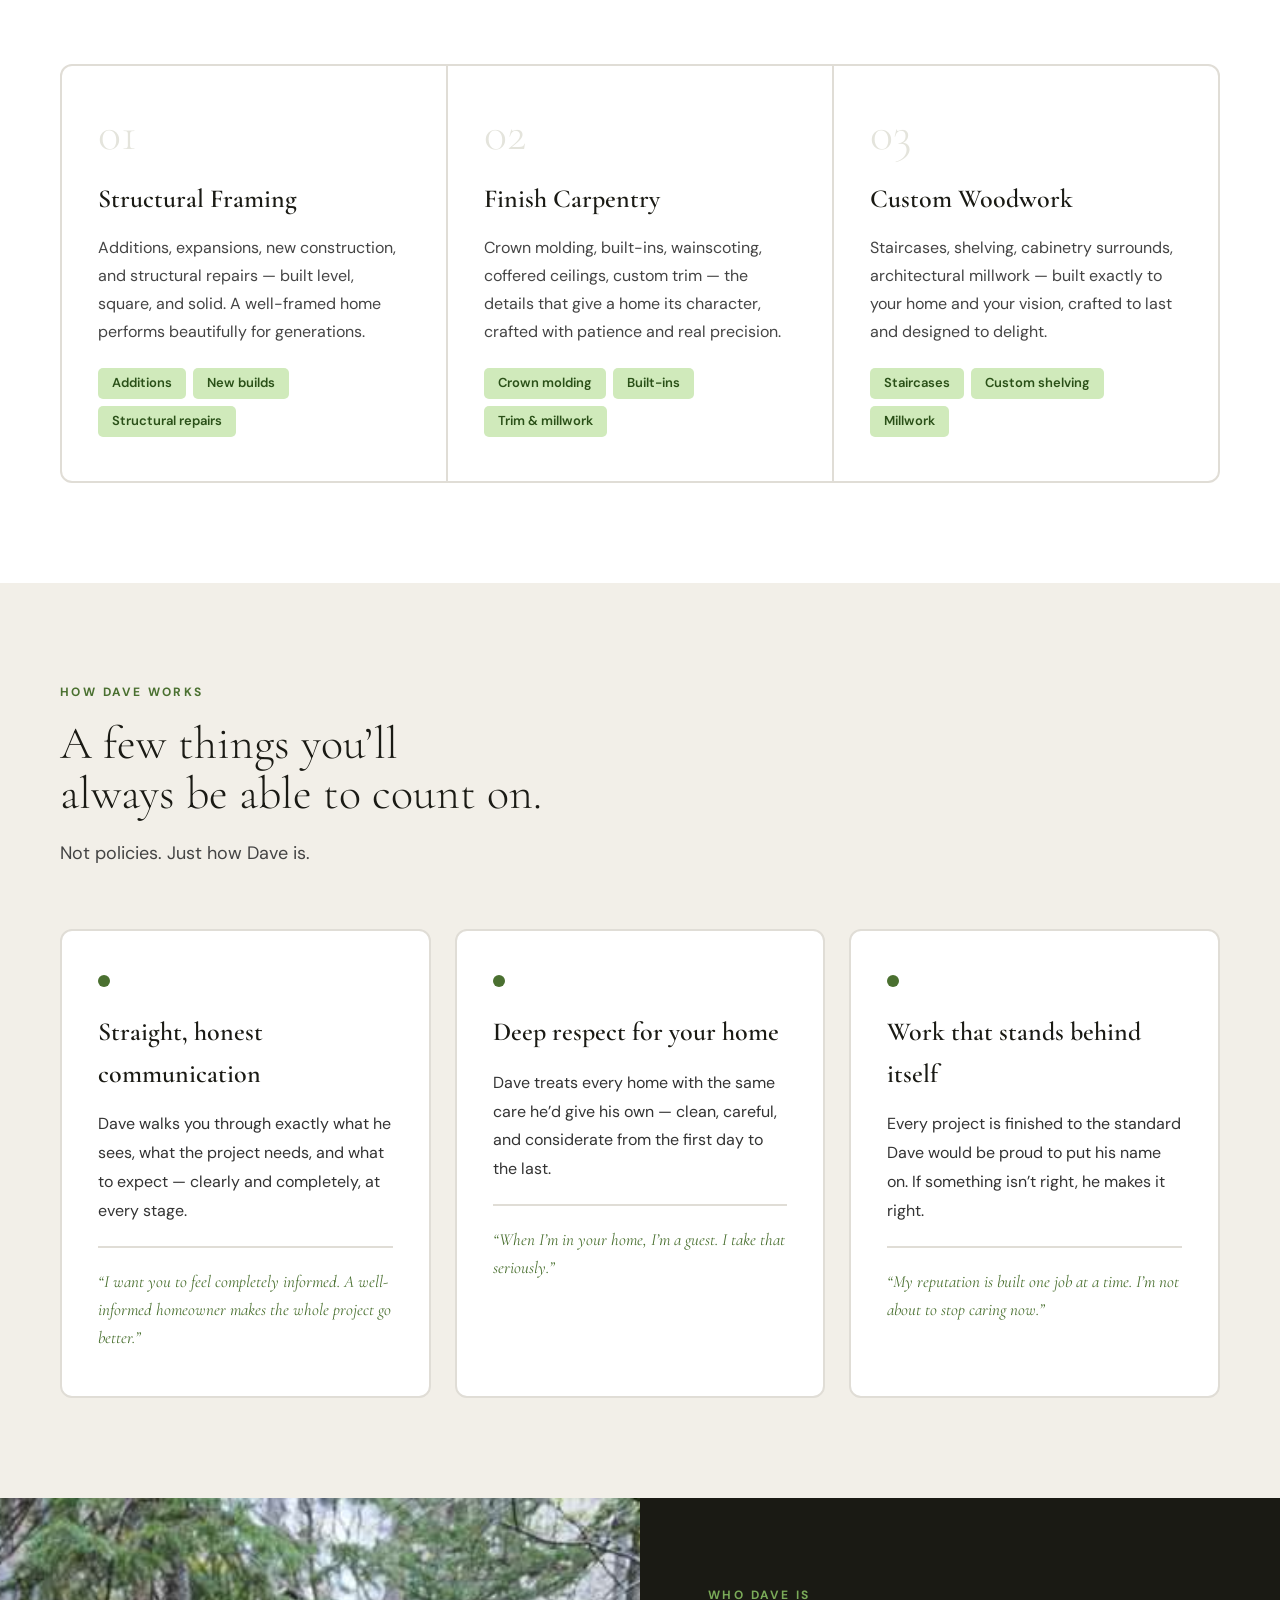
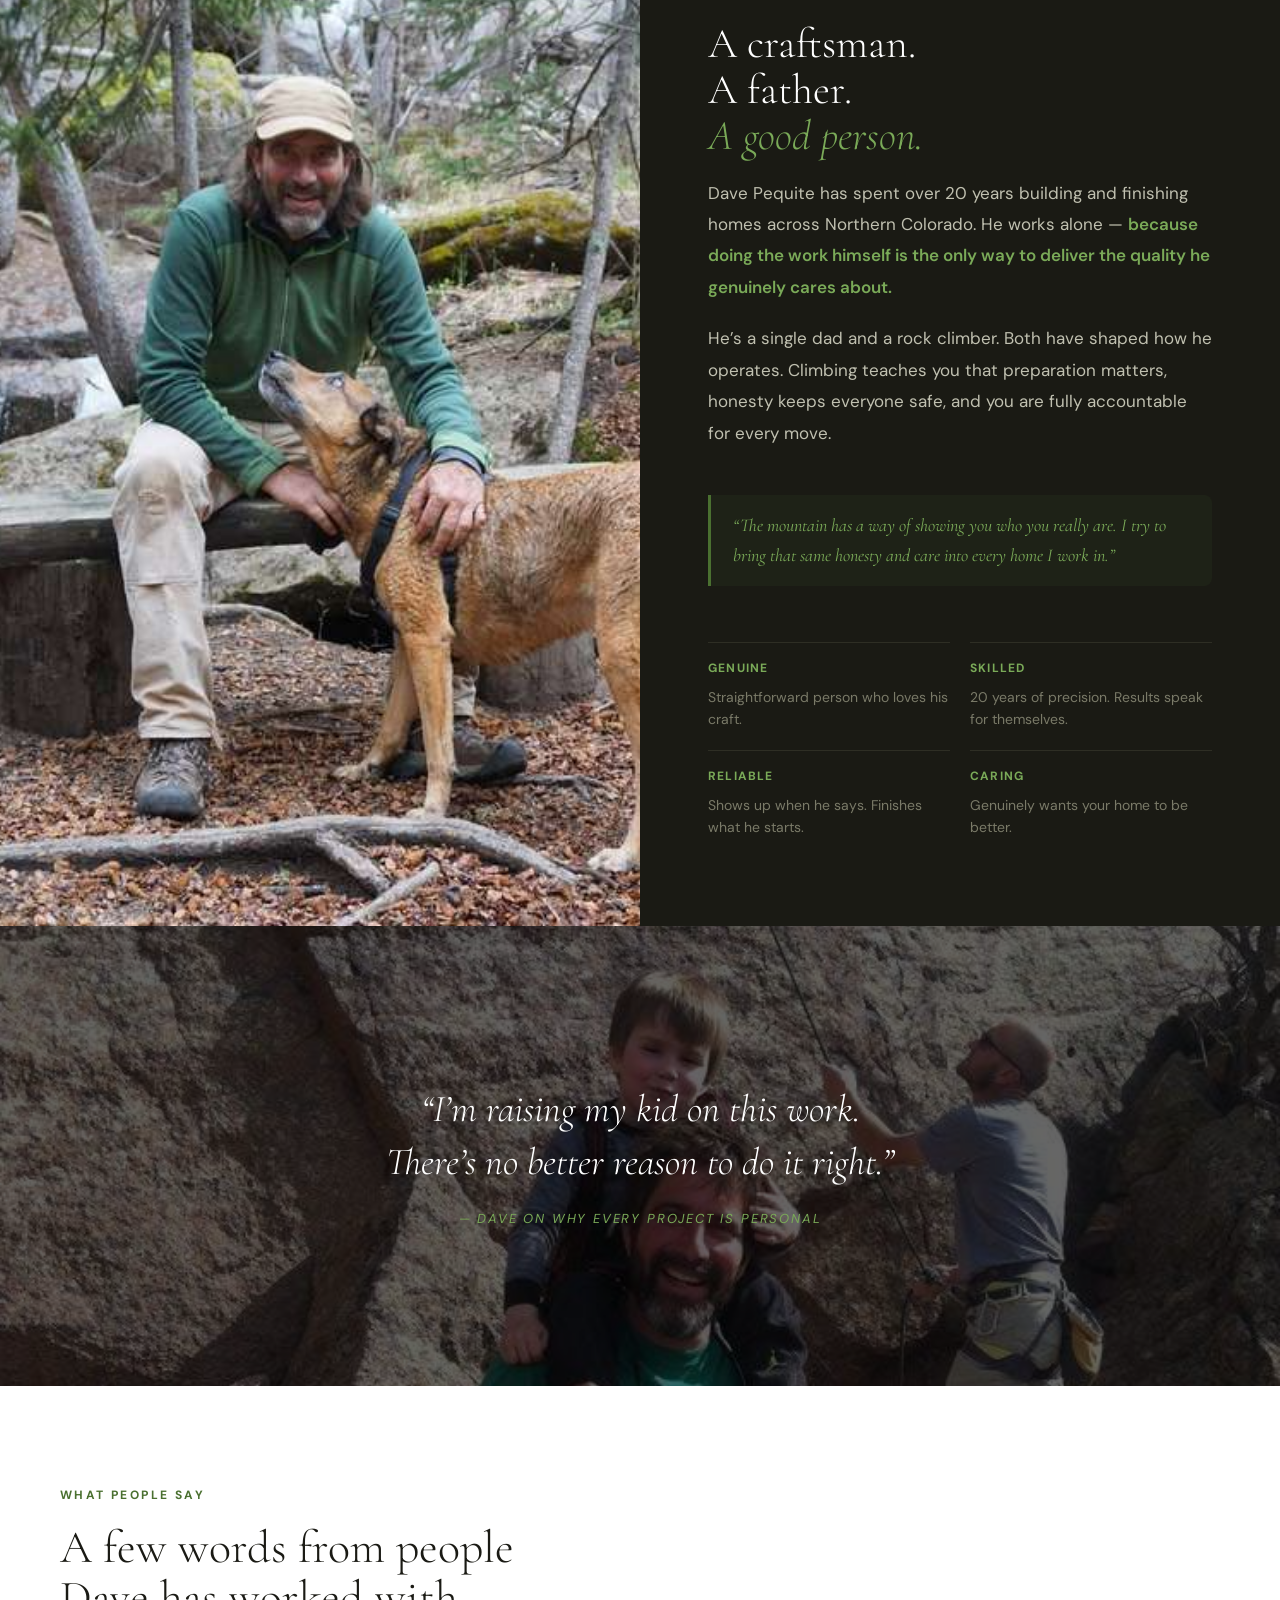
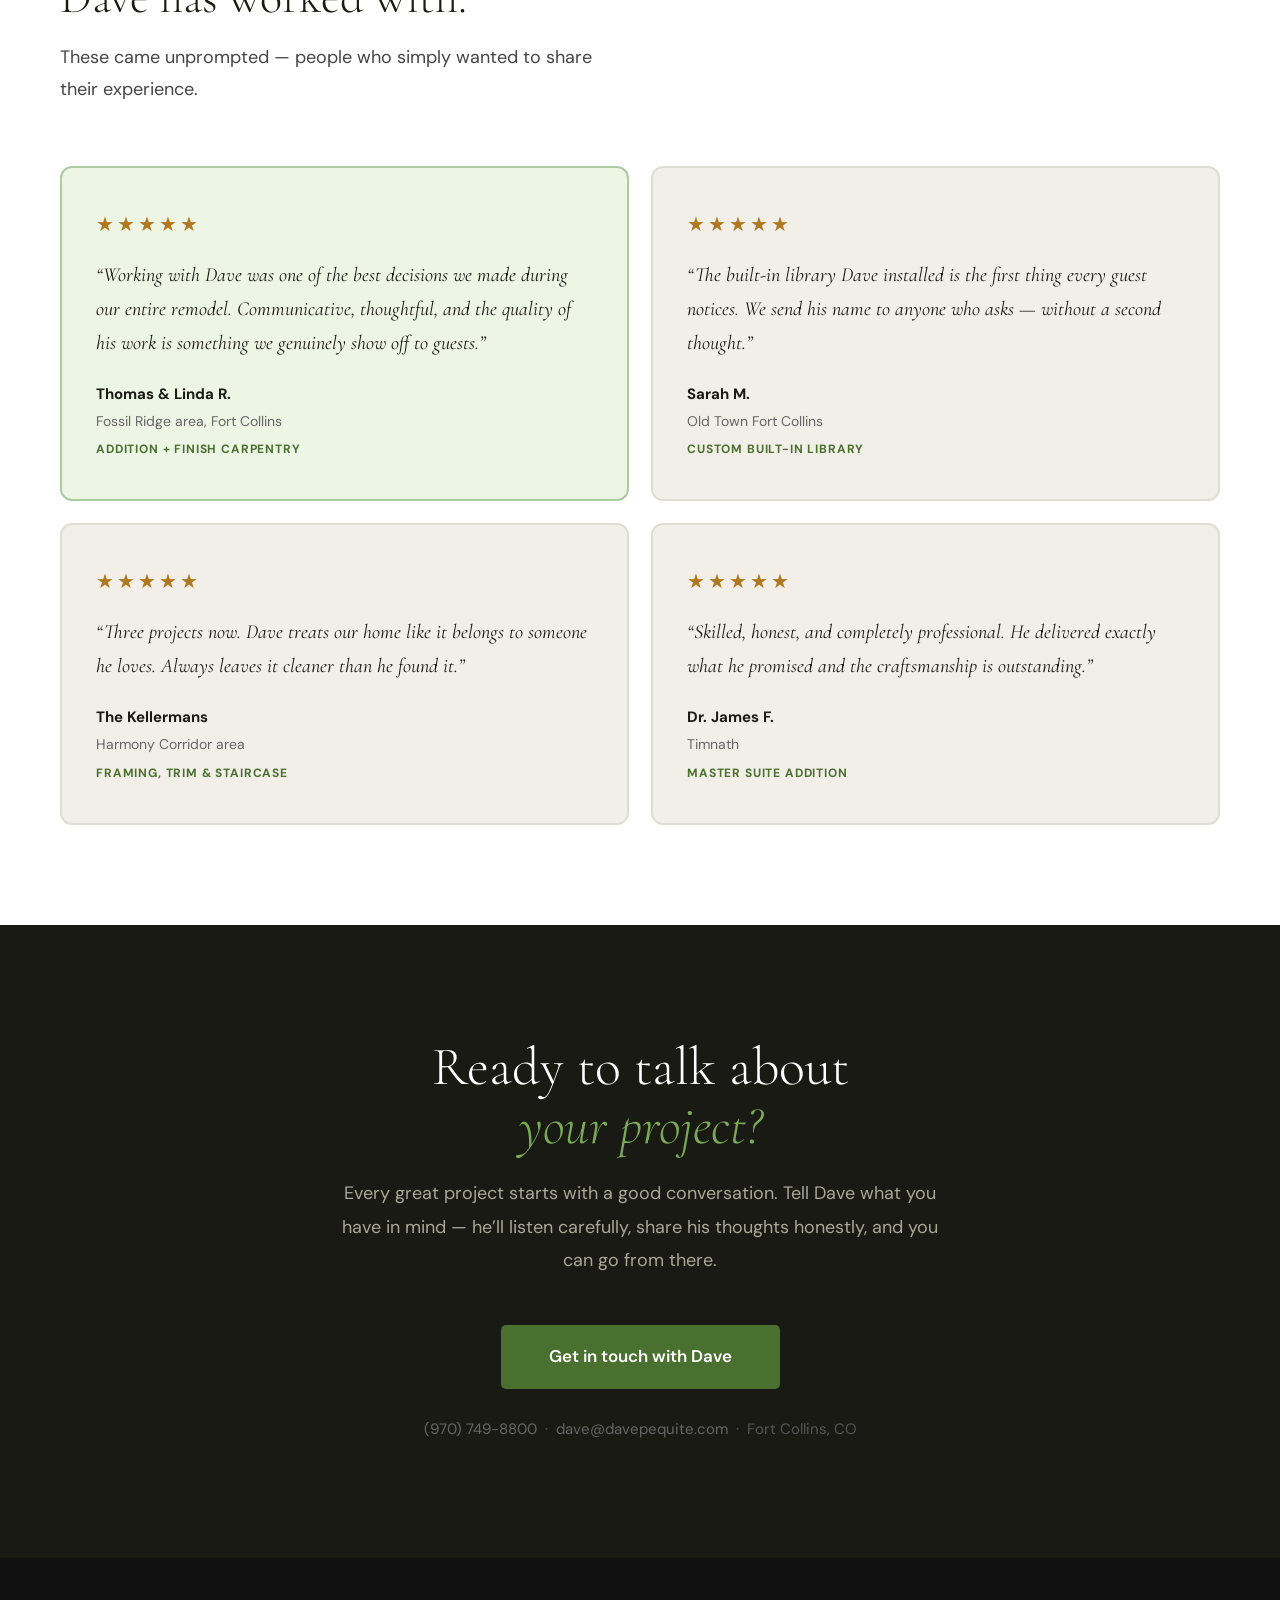
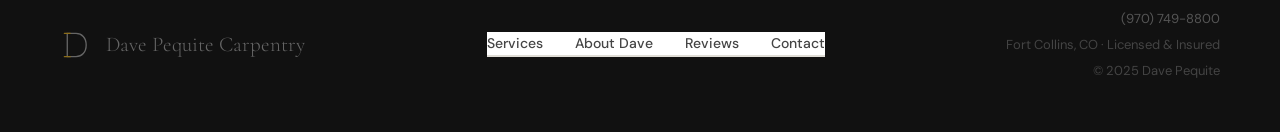
==== commit 2e871433: "Rename index (7).html to index.html" ====
--- a/index.html
+++ b/index.html
@@ -1,270 +1,445 @@
 <!DOCTYPE html>
 <html lang="en">
 <head>
-  <meta charset="UTF-8">
-  <base href="/dave-pequite-carpentry/">
-  <meta name="viewport" content="width=device-width, initial-scale=1.0">
-  <meta name="description" content="Dave Pequite — Independent framing and finish carpenter in Fort Collins, Colorado. 20+ years of craftsmanship, honesty, and care. Serving Fort Collins, Loveland, Windsor, and Timnath.">
-  <meta name="keywords" content="Fort Collins carpenter, finish carpenter Fort Collins, framing contractor Fort Collins, custom woodwork Fort Collins, aging in place Fort Collins, trim carpenter Northern Colorado">
-  <meta property="og:title" content="Dave Pequite Carpentry — Fort Collins, CO">
-  <meta property="og:description" content="Independent framing and finish carpentry built on 20+ years of skill, honesty, and genuine care for every home.">
-  <meta property="og:type" content="website">
-  <title>Dave Pequite Carpentry — Fort Collins, Colorado</title>
-
-  <!-- Schema.org local business markup -->
-  <script type="application/ld+json">
-  {
-    "@context": "https://schema.org",
-    "@type": "LocalBusiness",
-    "name": "Dave Pequite Carpentry",
-    "description": "Independent framing and finish carpentry in Fort Collins, Colorado. Owner-operated, no subcontractors.",
-    "telephone": "(970) 749-8800",
-    "address": {
-      "@type": "PostalAddress",
-      "addressLocality": "Fort Collins",
-      "addressRegion": "CO",
-      "addressCountry": "US"
-    },
-    "areaServed": ["Fort Collins", "Loveland", "Windsor", "Timnath", "Northern Colorado"],
-    "priceRange": "$$",
-    "knowsAbout": ["framing", "finish carpentry", "custom woodwork", "aging in place", "trim work", "built-ins", "crown molding"]
-  }
-  </script>
-
-  <link rel="preconnect" href="https://fonts.googleapis.com">
-  <link rel="preconnect" href="https://fonts.gstatic.com" crossorigin>
-  <link href="https://fonts.googleapis.com/css2?family=Cormorant+Garamond:ital,wght@0,300;0,400;0,600;1,300;1,400&family=DM+Sans:wght@300;400;500&display=swap" rel="stylesheet">
-  <link rel="stylesheet" href="style.css?v=3">
+<meta charset="UTF-8">
+<meta name="viewport" content="width=device-width, initial-scale=1.0">
+<meta name="description" content="Dave Pequite — Independent framing and finish carpenter in Fort Collins, Colorado. 20+ years of craftsmanship, honesty, and care.">
+<title>Dave Pequite Carpentry — Fort Collins, Colorado</title>
+<link rel="preconnect" href="https://fonts.googleapis.com">
+<link href="https://fonts.googleapis.com/css2?family=Cormorant+Garamond:ital,wght@0,300;0,400;0,600;1,400&family=DM+Sans:wght@400;500;600&display=swap" rel="stylesheet">
+<style>
+*,*::before,*::after{box-sizing:border-box;margin:0;padding:0}
+html{scroll-behavior:smooth}
+body{font-family:"DM Sans",Arial,sans-serif;background:#fff;color:#1a1a14;line-height:1.6;-webkit-font-smoothing:antialiased}
+img{display:block;max-width:100%}
+a{text-decoration:none;color:inherit}
+
+/* TOKENS */
+:root{
+  --dark:#1a1a14;
+  --gold:#8B6D1A;
+  --green:#4A7030;
+  --green2:#7AAA58;
+  --cream:#FAFAF5;
+  --warm:#F2EFE8;
+  --border:#E0DDD6;
+  --serif:"Cormorant Garamond",Georgia,serif;
+  --sans:"DM Sans",Arial,sans-serif;
+  --max:1160px
+}
+
+/* NAV */
+nav{position:sticky;top:0;z-index:200;background:#fff;border-bottom:2px solid var(--border)}
+.nav-wrap{max-width:var(--max);margin:0 auto;padding:0 48px;height:72px;display:flex;align-items:center;justify-content:space-between}
+.nav-logo{display:flex;align-items:center;gap:14px;font-family:var(--serif);font-size:21px;color:var(--dark)}
+.nav-logo em{font-style:italic;color:var(--gold)}
+.nav-menu{list-style:none;display:flex;align-items:center;gap:36px}
+.nav-menu a{font-size:15px;font-weight:500;color:#333;transition:color .2s}
+.nav-menu a:hover{color:var(--green)}
+.nav-cta{background:var(--dark)!important;color:#fff!important;padding:11px 24px;border-radius:5px;font-weight:600!important}
+.nav-cta:hover{background:#333!important}
+
+/* HERO */
+.hero{display:grid;grid-template-columns:48% 52%;min-height:640px}
+.hero-text{background:var(--dark);padding:80px 64px;display:flex;flex-direction:column;justify-content:center}
+.hero-eyebrow{font-size:12px;font-weight:600;letter-spacing:.2em;text-transform:uppercase;color:var(--green2);display:flex;align-items:center;gap:12px;margin-bottom:28px}
+.hero-eyebrow::before{content:"";display:block;width:32px;height:1px;background:var(--green2)}
+h1{font-family:var(--serif);font-size:56px;font-weight:300;color:#fff;line-height:1.05;margin-bottom:24px}
+h1 em{font-style:italic;color:var(--green2)}
+.hero-p{font-size:18px;color:#C8C8B8;line-height:1.8;margin-bottom:44px;max-width:380px}
+.btn-row{display:flex;gap:14px;flex-wrap:wrap}
+.btn-white{background:#fff;color:var(--dark);padding:15px 30px;border-radius:5px;font-size:15px;font-weight:600;font-family:var(--sans);transition:background .2s;border:none;cursor:pointer;display:inline-block}
+.btn-white:hover{background:#E8E8E0}
+.btn-outline{background:transparent;color:#fff;border:2px solid rgba(255,255,255,.4);padding:15px 26px;border-radius:5px;font-size:15px;font-weight:500;font-family:var(--sans);transition:border-color .2s;cursor:pointer;display:inline-block}
+.btn-outline:hover{border-color:rgba(255,255,255,.9)}
+.hero-photo{position:relative;overflow:hidden;background:#2a2a20}
+.hero-photo img{width:100%;height:100%;object-fit:cover;object-position:center top;position:absolute;inset:0}
+.hero-caption{position:absolute;bottom:0;left:0;right:0;background:rgba(0,0,0,.75);padding:24px 32px}
+.hero-caption p{font-family:var(--serif);font-size:18px;font-style:italic;color:#fff;line-height:1.55}
+.hero-caption cite{display:block;font-size:11px;color:var(--green2);text-transform:uppercase;letter-spacing:.14em;font-style:normal;margin-top:9px}
+
+/* TRUST */
+.trust{background:var(--warm);border-bottom:2px solid var(--border);padding:20px 48px;display:flex;justify-content:center;gap:0}
+.trust-item{padding:0 40px;border-right:1px solid var(--border);display:flex;align-items:center;gap:10px;font-size:15px;font-weight:500;color:var(--dark)}
+.trust-item:first-child{border-left:1px solid var(--border)}
+.ck{color:var(--green);font-size:17px;font-weight:700}
+
+/* STATS */
+.stats{background:var(--dark);display:grid;grid-template-columns:repeat(4,1fr)}
+.stat{padding:36px 24px;text-align:center;border-right:1px solid #2E2E24}
+.stat:last-child{border-right:none}
+.stat-n{display:block;font-family:var(--serif);font-size:42px;font-weight:300;color:var(--green2);line-height:1}
+.stat-l{display:block;font-size:12px;font-weight:600;color:#666;letter-spacing:.12em;text-transform:uppercase;margin-top:8px}
+
+/* PHOTO TRIO */
+.trio{display:grid;grid-template-columns:repeat(3,1fr);height:340px}
+.trio-frame{position:relative;overflow:hidden;background:#222}
+.trio-frame img{width:100%;height:100%;object-fit:cover;object-position:center top;transition:transform .5s}
+.trio-frame:hover img{transform:scale(1.05)}
+.trio-overlay{position:absolute;inset:0;background:linear-gradient(to top,rgba(0,0,0,.82) 0%,rgba(0,0,0,0) 50%);padding:22px;display:flex;flex-direction:column;justify-content:flex-end}
+.trio-label{font-size:11px;font-weight:700;color:var(--green2);letter-spacing:.16em;text-transform:uppercase;margin-bottom:5px}
+.trio-caption{font-family:var(--serif);font-size:16px;font-style:italic;color:#fff}
+
+/* SECTIONS */
+.section{padding:100px 48px}
+.section-inner{max-width:var(--max);margin:0 auto}
+.eyebrow{font-size:12px;font-weight:700;letter-spacing:.2em;text-transform:uppercase;color:var(--green);margin-bottom:16px}
+.s-title{font-family:var(--serif);font-size:46px;font-weight:300;color:var(--dark);line-height:1.1;margin-bottom:18px}
+.s-sub{font-size:18px;color:#444;line-height:1.8;max-width:560px;margin-bottom:60px}
+
+/* SERVICES */
+.svc-grid{display:grid;grid-template-columns:repeat(3,1fr);border:2px solid var(--border);border-radius:12px;overflow:hidden;gap:2px;background:var(--border)}
+.svc{background:#fff;padding:44px 36px;transition:background .2s}
+.svc:hover{background:var(--warm)}
+.svc-num{font-family:var(--serif);font-size:48px;font-weight:300;color:#E4E4DC;line-height:1;margin-bottom:20px}
+.svc-title{font-family:var(--serif);font-size:26px;font-weight:600;color:var(--dark);margin-bottom:14px}
+.svc-desc{font-size:16px;color:#444;line-height:1.75;margin-bottom:22px}
+.svc-tags{display:flex;flex-wrap:wrap;gap:7px}
+.svc-tag{font-size:13px;font-weight:600;color:#2A5018;background:#D0EABB;padding:5px 14px;border-radius:5px}
+
+/* PROMISE */
+.promise-section{background:var(--warm)}
+.promise-grid{display:grid;grid-template-columns:repeat(3,1fr);gap:24px}
+.promise-card{background:#fff;border-radius:12px;padding:44px 36px;border:2px solid var(--border)}
+.promise-dot{width:12px;height:12px;background:var(--green);border-radius:50%;margin-bottom:24px}
+.promise-title{font-family:var(--serif);font-size:26px;font-weight:600;color:var(--dark);margin-bottom:16px}
+.promise-text{font-size:16px;color:#333;line-height:1.8}
+.promise-q{margin-top:20px;padding-top:20px;border-top:2px solid var(--border);font-family:var(--serif);font-size:17px;font-style:italic;color:var(--green);line-height:1.65}
+
+/* ABOUT */
+.about-split{display:grid;grid-template-columns:1fr 1fr}
+.about-img{position:relative;overflow:hidden;min-height:580px;background:#222}
+.about-img img{position:absolute;inset:0;width:100%;height:100%;object-fit:cover;object-position:center}
+.about-text{background:var(--dark);padding:88px 68px;display:flex;flex-direction:column;justify-content:center}
+.about-text .eyebrow{color:var(--green2)}
+.about-text .s-title{color:#fff;font-size:42px}
+.about-text .s-title em{font-style:italic;color:var(--green2)}
+.about-p{font-size:17px;color:#C0C0B0;line-height:1.85;margin-bottom:20px}
+.about-p strong{color:var(--green2);font-weight:600}
+.pull{border-left:3px solid var(--green);padding:16px 22px;margin:26px 0;background:rgba(74,112,48,.1);border-radius:0 8px 8px 0;font-family:var(--serif);font-size:18px;font-style:italic;color:var(--green2);line-height:1.65}
+.traits{display:grid;grid-template-columns:1fr 1fr;gap:20px;margin-top:30px}
+.trait{border-top:1px solid #2E2E24;padding-top:16px}
+.trait-name{font-size:12px;font-weight:700;color:var(--green2);letter-spacing:.1em;text-transform:uppercase;margin-bottom:7px}
+.trait-desc{font-size:14px;color:#7A7A68;line-height:1.6}
+
+/* DAD BANNER */
+.dad{position:relative;height:460px;overflow:hidden;background:#111}
+.dad img{width:100%;height:100%;object-fit:cover;object-position:center 25%}
+.dad-overlay{position:absolute;inset:0;background:rgba(0,0,0,.6);display:flex;flex-direction:column;align-items:center;justify-content:center;text-align:center;padding:48px}
+.dad-quote{font-family:var(--serif);font-size:38px;font-weight:300;font-style:italic;color:#fff;line-height:1.4;max-width:720px;margin-bottom:20px}
+.dad-cite{font-size:13px;color:var(--green2);text-transform:uppercase;letter-spacing:.14em}
+
+/* REVIEWS */
+.reviews-grid{display:grid;grid-template-columns:1fr 1fr;gap:22px}
+.review{background:var(--warm);border-radius:12px;padding:40px 34px;border:2px solid var(--border)}
+.review.top{background:#EDF5E4;border-color:#AACCA0}
+.review-stars{color:#B07820;font-size:20px;letter-spacing:3px;margin-bottom:18px}
+.review-text{font-family:var(--serif);font-size:20px;font-style:italic;color:var(--dark);line-height:1.7;margin-bottom:22px}
+.review-name{font-size:15px;font-weight:700;color:var(--dark)}
+.review-loc{font-size:14px;color:#666;margin-top:4px}
+.review-proj{font-size:12px;font-weight:700;color:var(--green);text-transform:uppercase;letter-spacing:.07em;margin-top:8px}
+
+/* CTA */
+.cta-section{background:var(--dark);padding:112px 48px;text-align:center}
+.cta-inner{max-width:600px;margin:0 auto}
+.cta-title{font-family:var(--serif);font-size:54px;font-weight:300;color:#fff;line-height:1.1;margin-bottom:22px}
+.cta-title em{font-style:italic;color:var(--green2)}
+.cta-sub{font-size:18px;color:#A8A898;line-height:1.85;margin-bottom:48px}
+.btn-green{display:inline-block;background:var(--green);color:#fff;padding:18px 48px;border-radius:5px;font-size:17px;font-weight:600;font-family:var(--sans);transition:background .2s;border:none;cursor:pointer}
+.btn-green:hover{background:#2D5020}
+.cta-contact{font-size:15px;color:#555;margin-top:24px;line-height:2.2}
+.cta-contact a{color:#666;transition:color .2s}
+.cta-contact a:hover{color:var(--green2)}
+
+/* FOOTER */
+footer{background:#111;padding:48px}
+.footer-wrap{max-width:var(--max);margin:0 auto;display:flex;justify-content:space-between;align-items:center;flex-wrap:wrap;gap:28px}
+.footer-brand{font-family:var(--serif);font-size:21px;color:#666;font-weight:300;display:flex;align-items:center;gap:14px}
+.footer-nav{display:flex;gap:32px}
+.footer-nav a{font-size:14px;font-weight:500;color:#444;transition:color .2s}
+.footer-nav a:hover{color:var(--green2)}
+.footer-info{font-size:13px;color:#444;line-height:2;text-align:right}
+.footer-info a{color:#555;transition:color .2s}
+.footer-info a:hover{color:var(--green2)}
+
+/* RESPONSIVE */
+@media(max-width:960px){
+  .nav-wrap{padding:0 24px}
+  .nav-menu{display:none}
+  .hero{grid-template-columns:1fr;min-height:auto}
+  .hero-text{padding:56px 28px}
+  h1{font-size:40px}
+  .hero-photo{height:380px;position:relative}
+  .trust{flex-wrap:wrap;padding:16px 24px;gap:0}
+  .trust-item{padding:10px 20px;border:none;border-bottom:1px solid var(--border);width:50%;font-size:13px}
+  .trust-item:first-child{border-left:none}
+  .stats{grid-template-columns:repeat(2,1fr)}
+  .trio{grid-template-columns:1fr;height:auto}
+  .trio-frame{height:260px}
+  .section{padding:64px 24px}
+  .svc-grid{grid-template-columns:1fr}
+  .promise-grid{grid-template-columns:1fr}
+  .about-split{grid-template-columns:1fr}
+  .about-img{min-height:320px;position:relative;height:320px}
+  .about-text{padding:56px 28px}
+  .dad-quote{font-size:28px}
+  .reviews-grid{grid-template-columns:1fr}
+  .cta-title{font-size:38px}
+  .footer-wrap{flex-direction:column;align-items:flex-start}
+  .footer-info{text-align:left}
+  .s-title{font-size:36px}
+}
+@media(max-width:480px){
+  h1{font-size:32px}
+  .s-title{font-size:30px}
+  .cta-title{font-size:32px}
+  .dad-quote{font-size:24px}
+  .stats{grid-template-columns:repeat(2,1fr)}
+}
+</style>
 </head>
 <body>
 
-  <nav id="nav">
-    <div class="nav-inner">
-      <a href="index.html" class="nav-logo">
-        <svg width="44" height="44" viewBox="0 0 44 44" fill="none" xmlns="http://www.w3.org/2000/svg" aria-hidden="true">
-          <path d="M10 6 L10 38 L22 38 C30 38 36 32 36 22 C36 12 30 6 22 6 Z" stroke="currentColor" stroke-width="1.8" stroke-linecap="round" stroke-linejoin="round" fill="none"/>
-          <line x1="6" y1="6" x2="14" y2="6" stroke="var(--gold)" stroke-width="1.6" stroke-linecap="round"/>
-          <line x1="6" y1="38" x2="14" y2="38" stroke="var(--gold)" stroke-width="1.6" stroke-linecap="round"/>
-        </svg>
-        <span class="nav-name">Dave Pequite <em>Carpentry</em></span>
-      </a>
-      <button class="nav-toggle" aria-label="Toggle menu" id="navToggle">
-        <span></span><span></span><span></span>
-      </button>
-      <ul class="nav-links" id="navLinks">
-        <li><a href="#services">Services</a></li>
-        <li><a href="about.html">About Dave</a></li>
-        <li><a href="portfolio.html">Portfolio</a></li>
-        <li><a href="accessibility.html">Accessibility</a></li>
-        <li><a href="contact.html" class="nav-cta">Get in Touch</a></li>
-      </ul>
-    </div>
-  </nav>
-
-  <section class="hero">
-    <div class="hero-left">
-      <div class="hero-eyebrow">Fort Collins, Colorado &mdash; 20+ years</div>
-      <h1 class="hero-h1">Craftsmanship<br>with a handshake<br><em>you can count on.</em></h1>
-      <p class="hero-p">Dave Pequite brings over 20 years of skill, genuine care, and complete accountability to every home he works in. One craftsman. One standard. Your project in good hands from the first conversation to the final detail.</p>
-      <div class="hero-actions">
-        <a href="contact.html" class="btn-primary">Tell Dave about your project</a>
-        <a href="portfolio.html" class="btn-ghost">See the work</a>
-      </div>
-    </div>
-    <div class="hero-right">
-      <img src="dave-hero.jpg" alt="Dave Pequite with his son at the climbing wall — Fort Collins, Colorado" class="hero-img">
-      <div class="hero-caption">
-        <blockquote>"I love what I do. When a project comes together the right way, there&rsquo;s nothing better than that."</blockquote>
-        <cite>&mdash; Dave Pequite, Fort Collins</cite>
-      </div>
-    </div>
-  </section>
-
-  <div class="trust-strip">
-    <div class="trust-item"><span class="trust-icon">&#10003;</span> Licensed &amp; insured in Colorado</div>
-    <div class="trust-item"><span class="trust-icon">&#10003;</span> Dave does every job personally</div>
-    <div class="trust-item"><span class="trust-icon">&#10003;</span> No subcontractors, ever</div>
-    <div class="trust-item"><span class="trust-icon">&#10003;</span> Fort Collins &middot; Loveland &middot; Windsor &middot; Timnath</div>
-  </div>
-
-  <div class="stats-bar">
-    <div class="stat"><span class="stat-n">20+</span><span class="stat-l">Years of craft</span></div>
-    <div class="stat"><span class="stat-n">100%</span><span class="stat-l">Owner-operated</span></div>
-    <div class="stat"><span class="stat-n">0</span><span class="stat-l">Subcontractors</span></div>
-    <div class="stat"><span class="stat-n">3&times;</span><span class="stat-l">Average client return</span></div>
-  </div>
-
-  <!-- Photo story strip -->
-  <div class="story-strip">
-    <div class="story-frame">
-      <img src="dave-climbing.jpg" alt="Dave rock climbing in Utah canyon country" loading="lazy">
-      <div class="story-overlay">
-        <div class="story-label">The climber</div>
-        <div class="story-caption">At home on Colorado and Utah rock</div>
-      </div>
-    </div>
-    <div class="story-frame">
-      <img src="dave-dog-trail.jpg" alt="Dave laughing with his dog on a Colorado trail" loading="lazy">
-      <div class="story-overlay">
-        <div class="story-label">The person</div>
-        <div class="story-caption">Big laugh, good dog, Colorado trails</div>
-      </div>
-    </div>
-    <div class="story-frame">
-      <img src="dave-son-climbing.jpg" alt="Dave with his son on the climbing wall" loading="lazy">
-      <div class="story-overlay">
-        <div class="story-label">The dad</div>
-        <div class="story-caption">Passing on the love of the outdoors</div>
-      </div>
-    </div>
-  </div>
-
-  <!-- Services -->
-  <section class="section services-section" id="services">
-    <div class="section-inner">
-      <div class="s-label">What Dave does</div>
-      <h2 class="s-h">From the first frame<br>to the final trim.</h2>
-      <p class="s-sub">Whether it&rsquo;s the structure of a new addition or a one-of-a-kind built-in &mdash; Dave brings the same craftsmanship and care to every stage.</p>
-      <div class="svc-grid">
-        <div class="svc-card">
-          <div class="svc-num">01</div>
-          <h3 class="svc-title">Structural Framing</h3>
-          <p class="svc-desc">Additions, expansions, new construction, and structural work &mdash; built level, square, and solid, because a well-framed home performs beautifully for generations.</p>
-          <div class="svc-tags"><span>Additions</span><span>New builds</span><span>Structural work</span></div>
-        </div>
-        <div class="svc-card">
-          <div class="svc-num">02</div>
-          <h3 class="svc-title">Finish Carpentry</h3>
-          <p class="svc-desc">Crown molding, built-ins, wainscoting, coffered ceilings, custom trim &mdash; the details that give a home its character, crafted with patience and a genuine eye for beauty.</p>
-          <div class="svc-tags"><span>Crown molding</span><span>Built-ins</span><span>Trim &amp; millwork</span></div>
-        </div>
-        <div class="svc-card">
-          <div class="svc-num">03</div>
-          <h3 class="svc-title">Custom Woodwork</h3>
-          <p class="svc-desc">Staircases, shelving, cabinetry surrounds, architectural millwork &mdash; pieces built exactly to your home and your vision, crafted to last and designed to delight.</p>
-          <div class="svc-tags"><span>Staircases</span><span>Custom shelving</span><span>Millwork</span></div>
-        </div>
-      </div>
-    </div>
-  </section>
-
-  <!-- How Dave works -->
-  <section class="section promise-section">
-    <div class="section-inner">
-      <div class="s-label">How Dave works</div>
-      <h2 class="s-h">A few things you&rsquo;ll<br>always be able to count on.</h2>
-      <p class="s-sub">Not policies. Just how Dave is.</p>
-      <div class="promise-grid">
-        <div class="promise-card">
-          <div class="promise-icon">&#9679;</div>
-          <h3>Straight, honest communication</h3>
-          <p>Dave will walk you through exactly what he sees, what the project needs, and what to expect &mdash; clearly and completely, at every stage.</p>
-          <blockquote class="promise-quote">&ldquo;I want you to feel completely informed. A well-informed homeowner makes the whole project go better.&rdquo;</blockquote>
-        </div>
-        <div class="promise-card">
-          <div class="promise-icon">&#9679;</div>
-          <h3>Deep respect for your home</h3>
-          <p>Dave treats every home with the same care he&rsquo;d give his own &mdash; clean, careful, and considerate from the first day to the moment he hands you back your keys.</p>
-          <blockquote class="promise-quote">&ldquo;When I&rsquo;m in your home, I&rsquo;m a guest. I take that seriously.&rdquo;</blockquote>
-        </div>
-        <div class="promise-card">
-          <div class="promise-icon">&#9679;</div>
-          <h3>Work that stands behind itself</h3>
-          <p>Every project is finished to the standard Dave would be proud to put his name on. If something isn&rsquo;t right, he makes it right. No negotiation needed.</p>
-          <blockquote class="promise-quote">&ldquo;My reputation is built one job at a time. I&rsquo;m not about to stop caring now.&rdquo;</blockquote>
-        </div>
-      </div>
-    </div>
-  </section>
-
-  <!-- Dad moment -->
-  <div class="dad-moment">
-    <img src="dave-son-shoulders.jpg" alt="Dave beaming with his son on his shoulders at the climbing wall" loading="lazy">
-    <div class="dad-overlay">
-      <blockquote class="dad-quote">&ldquo;I&rsquo;m raising my kid on this work.<br>There&rsquo;s no better reason to do it right.&rdquo;</blockquote>
-      <cite>&mdash; Dave on why every project is personal</cite>
-    </div>
-  </div>
-
-  <!-- Reviews -->
-  <section class="section reviews-section" id="reviews">
-    <div class="section-inner">
-      <div class="s-label">What people say</div>
-      <h2 class="s-h">A few words from<br>people Dave has worked with.</h2>
-      <p class="s-sub">These came unprompted &mdash; people who simply wanted to share their experience.</p>
-      <div class="reviews-grid">
-        <div class="review-card featured">
-          <div class="review-stars">&#9733;&#9733;&#9733;&#9733;&#9733;</div>
-          <blockquote>&ldquo;Working with Dave was one of the best decisions we made during our entire remodel. He was communicative, thoughtful, and the quality of his work is something we genuinely show off to guests.&rdquo;</blockquote>
-          <div class="review-name">Thomas &amp; Linda R.</div>
-          <div class="review-ctx">Fossil Ridge area, Fort Collins</div>
-          <div class="review-proj">Addition + finish carpentry</div>
-        </div>
-        <div class="review-card">
-          <div class="review-stars">&#9733;&#9733;&#9733;&#9733;&#9733;</div>
-          <blockquote>&ldquo;The built-in library Dave installed is the first thing every guest notices. We send his name to anyone who asks &mdash; without a second thought.&rdquo;</blockquote>
-          <div class="review-name">Sarah M.</div>
-          <div class="review-ctx">Old Town Fort Collins</div>
-          <div class="review-proj">Custom built-in library</div>
-        </div>
-        <div class="review-card">
-          <div class="review-stars">&#9733;&#9733;&#9733;&#9733;&#9733;</div>
-          <blockquote>&ldquo;Three projects now. Dave treats our home like it belongs to someone he loves. He always leaves it cleaner than he found it.&rdquo;</blockquote>
-          <div class="review-name">The Kellermans</div>
-          <div class="review-ctx">Harmony Corridor area</div>
-          <div class="review-proj">Framing, trim &amp; staircase</div>
-        </div>
-        <div class="review-card">
-          <div class="review-stars">&#9733;&#9733;&#9733;&#9733;&#9733;</div>
-          <blockquote>&ldquo;Skilled, honest, and completely professional. He delivered exactly what he promised and the craftsmanship is outstanding.&rdquo;</blockquote>
-          <div class="review-name">Dr. James F.</div>
-          <div class="review-ctx">Timnath</div>
-          <div class="review-proj">Master suite addition</div>
-        </div>
-      </div>
-    </div>
-  </section>
-
-  <!-- CTA -->
-  <section class="cta-section">
-    <div class="cta-inner">
-      <h2>Ready to talk about<br><em>your project?</em></h2>
-      <p>Every great project starts with a good conversation. Tell Dave what you have in mind &mdash; he&rsquo;ll listen carefully, share his thoughts honestly, and you can go from there at your own pace.</p>
-      <a href="contact.html" class="btn-primary btn-lg">Get in touch with Dave</a>
-      <div class="cta-contact-line">
-        <a href="tel:+19707498800">(970) 749-8800</a>
-        &nbsp;&middot;&nbsp;
-        <a href="mailto:dave@davepequite.com">dave@davepequite.com</a>
-        &nbsp;&middot;&nbsp; Fort Collins, CO
-      </div>
-    </div>
-  </section>
-
-  <footer>
-    <div class="footer-inner">
-      <div class="footer-brand">
-        <svg width="32" height="32" viewBox="0 0 44 44" fill="none" aria-hidden="true">
-          <path d="M10 6 L10 38 L22 38 C30 38 36 32 36 22 C36 12 30 6 22 6 Z" stroke="currentColor" stroke-width="1.8" stroke-linecap="round" stroke-linejoin="round" fill="none"/>
-          <line x1="6" y1="6" x2="14" y2="6" stroke="var(--gold)" stroke-width="1.6" stroke-linecap="round"/>
-          <line x1="6" y1="38" x2="14" y2="38" stroke="var(--gold)" stroke-width="1.6" stroke-linecap="round"/>
-        </svg>
-        <span>Dave Pequite Carpentry</span>
-      </div>
-      <nav class="footer-nav" aria-label="Footer navigation">
-        <a href="index.html">Home</a>
-        <a href="about.html">About</a>
-        <a href="portfolio.html">Portfolio</a>
-        <a href="accessibility.html">Accessibility</a>
-        <a href="contact.html">Contact</a>
-      </nav>
-      <div class="footer-contact">
-        <a href="tel:+19707498800">(970) 749-8800</a><br>
-        Fort Collins, CO &middot; Northern Colorado<br>
-        Licensed &amp; Insured &middot; &copy; 2025 Dave Pequite
-      </div>
-    </div>
-  </footer>
-
-  <script src="main.js"></script>
+<nav id="nav">
+  <div class="nav-wrap">
+    <a href="#top" class="nav-logo">
+      <svg width="40" height="40" viewBox="0 0 44 44" fill="none">
+        <path d="M10 6L10 38L22 38C30 38 36 32 36 22C36 12 30 6 22 6Z" stroke="#1a1a14" stroke-width="1.8" fill="none" stroke-linecap="round" stroke-linejoin="round"/>
+        <line x1="6" y1="6" x2="14" y2="6" stroke="#8B6D1A" stroke-width="1.8" stroke-linecap="round"/>
+        <line x1="6" y1="38" x2="14" y2="38" stroke="#8B6D1A" stroke-width="1.8" stroke-linecap="round"/>
+      </svg>
+      Dave Pequite <em>&nbsp;Carpentry</em>
+    </a>
+    <ul class="nav-menu">
+      <li><a href="#services">Services</a></li>
+      <li><a href="#about">About Dave</a></li>
+      <li><a href="#reviews">Reviews</a></li>
+      <li><a href="#contact" class="nav-cta">Get in Touch</a></li>
+    </ul>
+  </div>
+</nav>
+
+<section class="hero" id="top">
+  <div class="hero-text">
+    <div class="hero-eyebrow">Fort Collins, Colorado &mdash; 20+ years</div>
+    <h1>Craftsmanship<br>with a handshake<br><em>you can count on.</em></h1>
+    <p class="hero-p">Dave Pequite brings over 20 years of skill, genuine care, and complete accountability to every home he works in. One craftsman. One standard.</p>
+    <div class="btn-row">
+      <a href="#contact" class="btn-white">Tell Dave about your project</a>
+      <a href="#services" class="btn-outline">See the work</a>
+    </div>
+  </div>
+  <div class="hero-photo">
+    <img src="[data-uri]" alt="Dave Pequite with his son gearing up to climb">
+    <div class="hero-caption">
+      <p>&ldquo;I love what I do. When a project comes together the right way, there&rsquo;s nothing better than that.&rdquo;</p>
+      <cite>&mdash; Dave Pequite, Fort Collins</cite>
+    </div>
+  </div>
+</section>
+
+<div class="trust">
+  <div class="trust-item"><span class="ck">&#10003;</span> Licensed &amp; insured in Colorado</div>
+  <div class="trust-item"><span class="ck">&#10003;</span> Dave does every job personally</div>
+  <div class="trust-item"><span class="ck">&#10003;</span> No subcontractors, ever</div>
+  <div class="trust-item"><span class="ck">&#10003;</span> Fort Collins &middot; Loveland &middot; Windsor &middot; Timnath</div>
+</div>
+
+<div class="stats">
+  <div class="stat"><span class="stat-n">20+</span><span class="stat-l">Years of craft</span></div>
+  <div class="stat"><span class="stat-n">100%</span><span class="stat-l">Owner-operated</span></div>
+  <div class="stat"><span class="stat-n">0</span><span class="stat-l">Subcontractors</span></div>
+  <div class="stat"><span class="stat-n">3&times;</span><span class="stat-l">Average client return</span></div>
+</div>
+
+<div class="trio">
+  <div class="trio-frame">
+    <img src="[data-uri]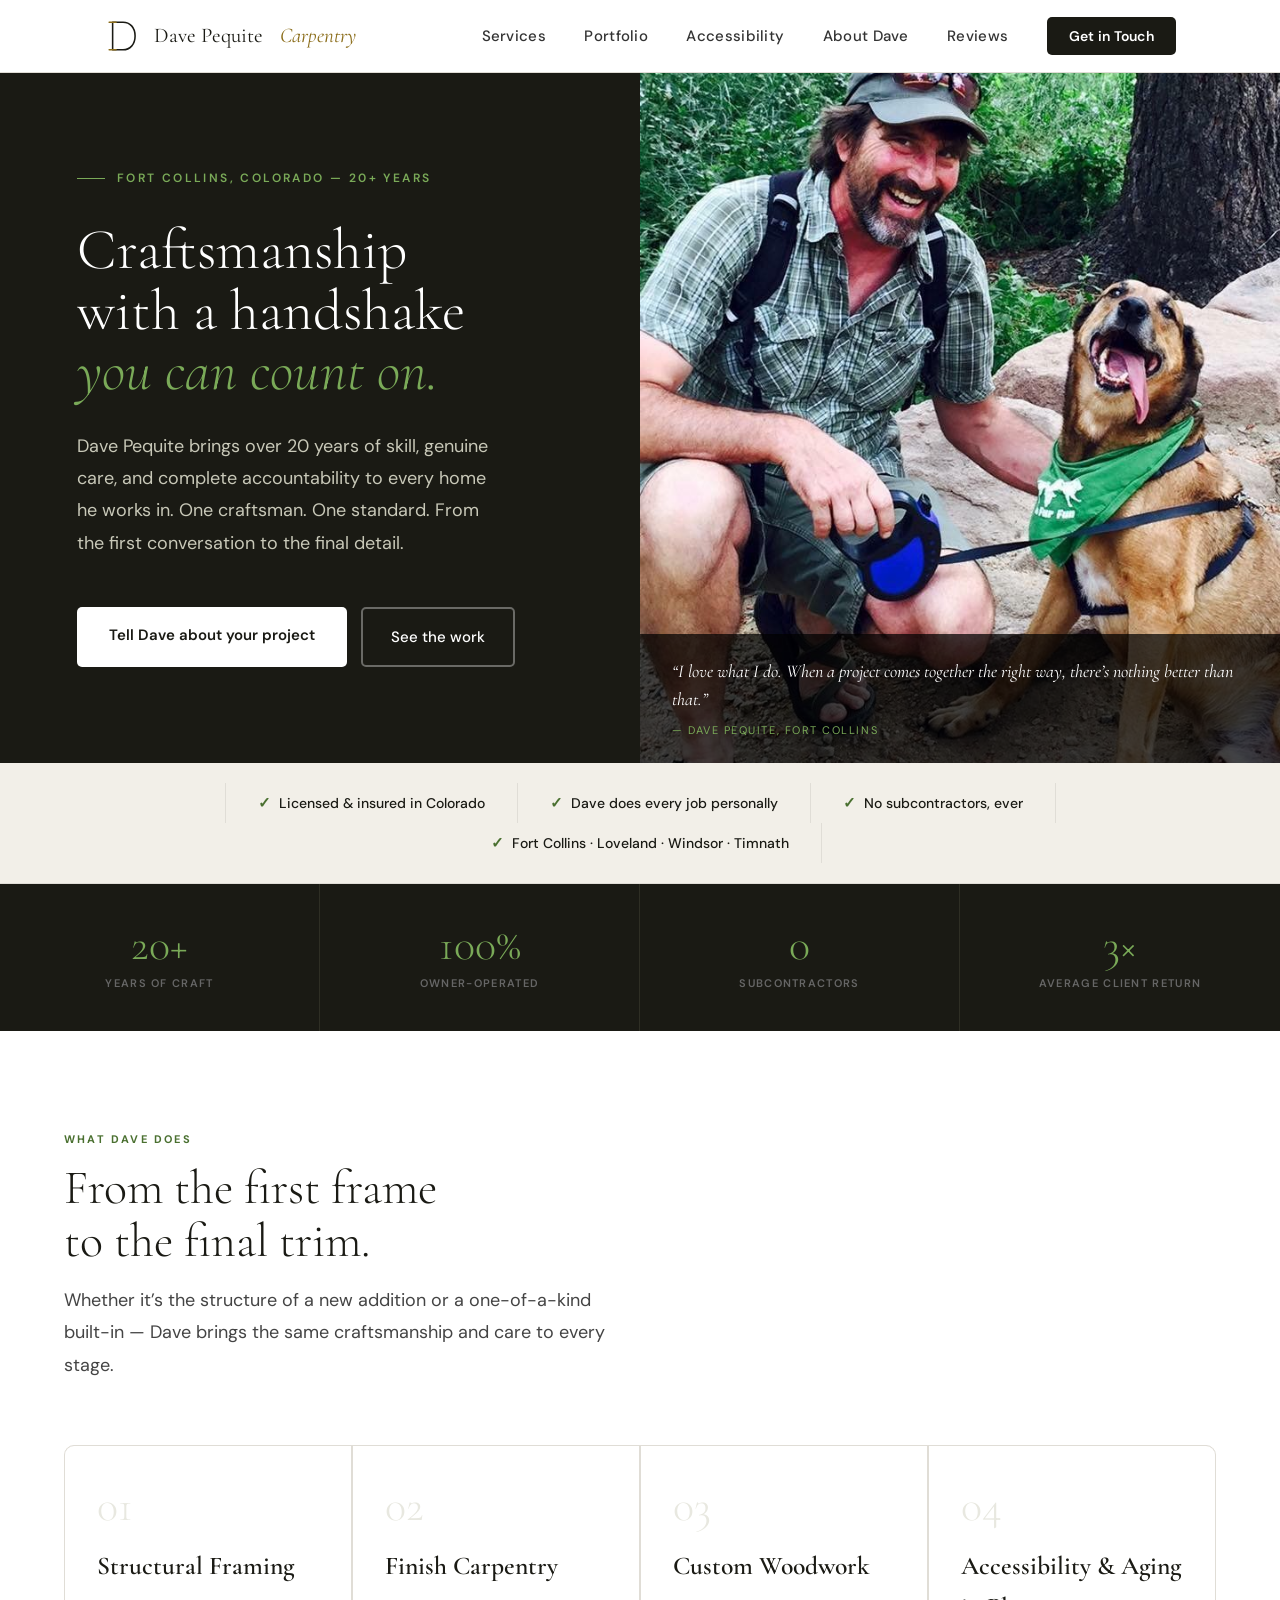
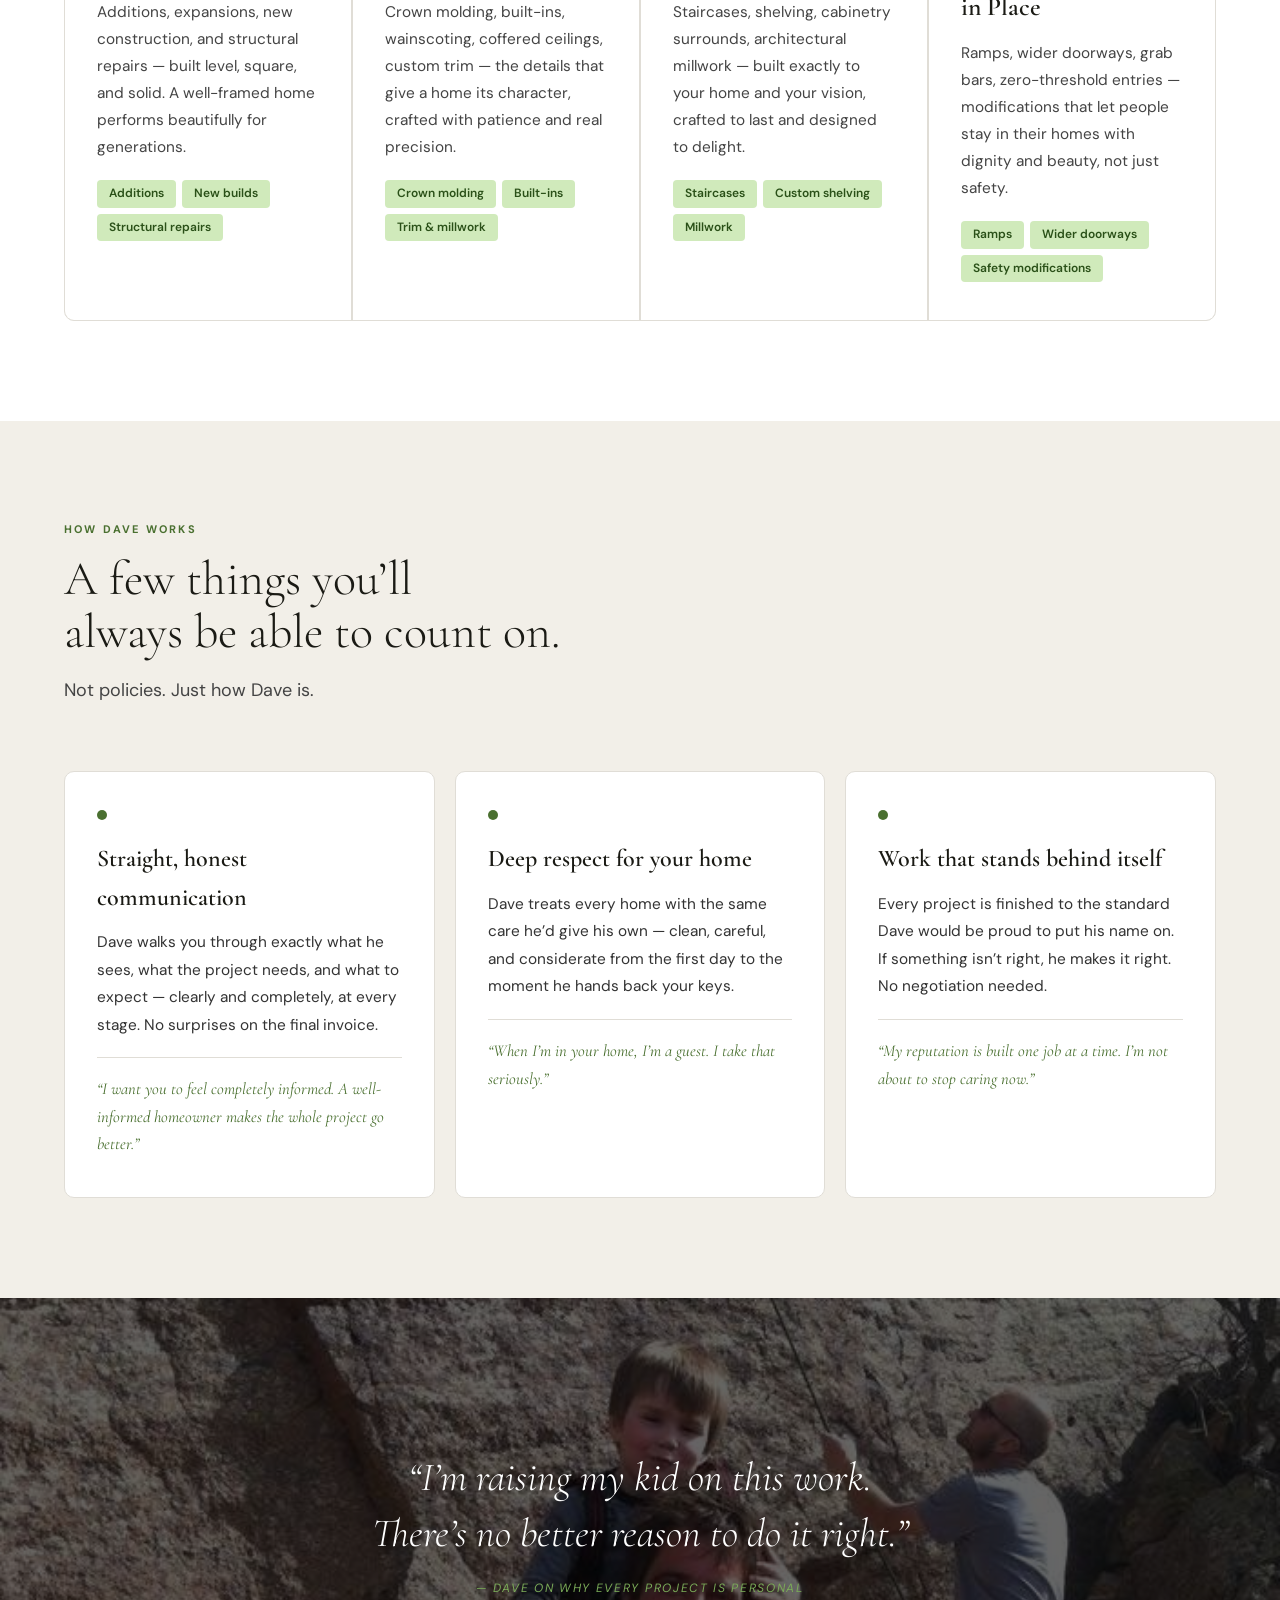
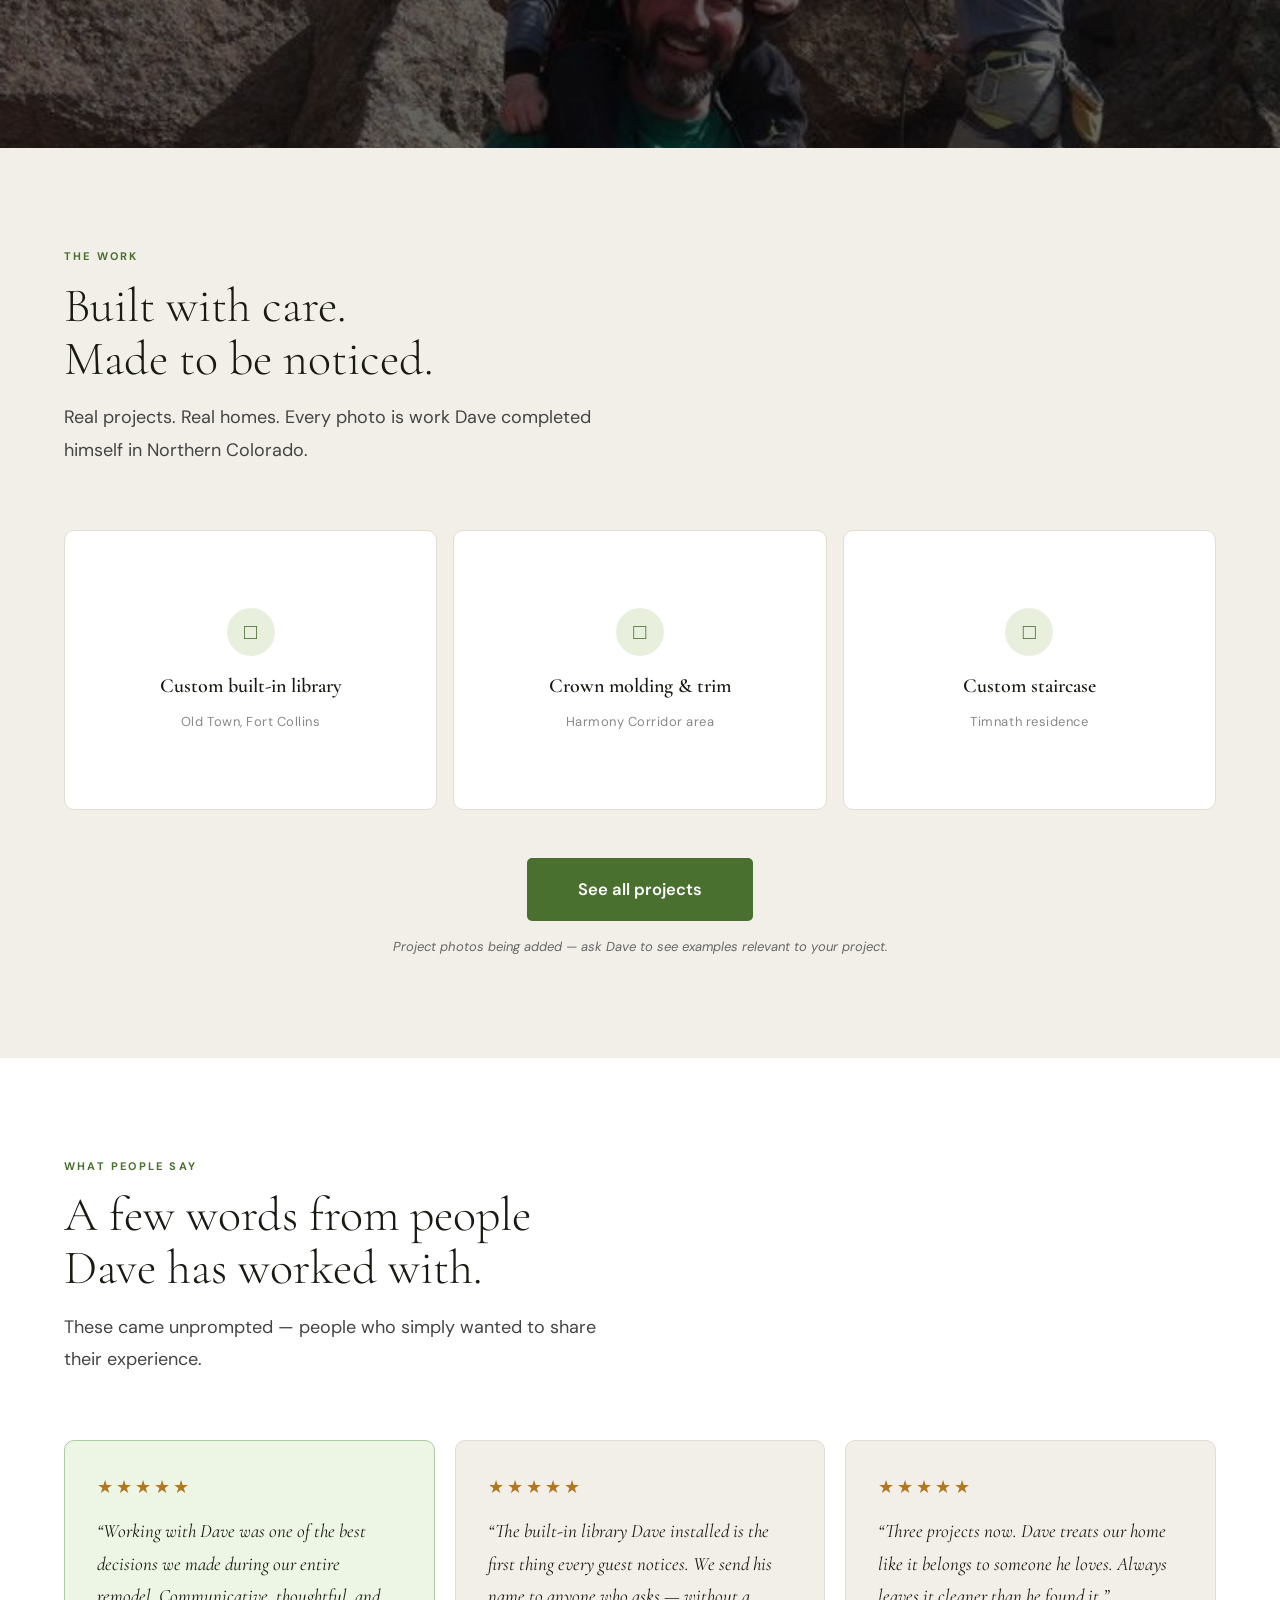
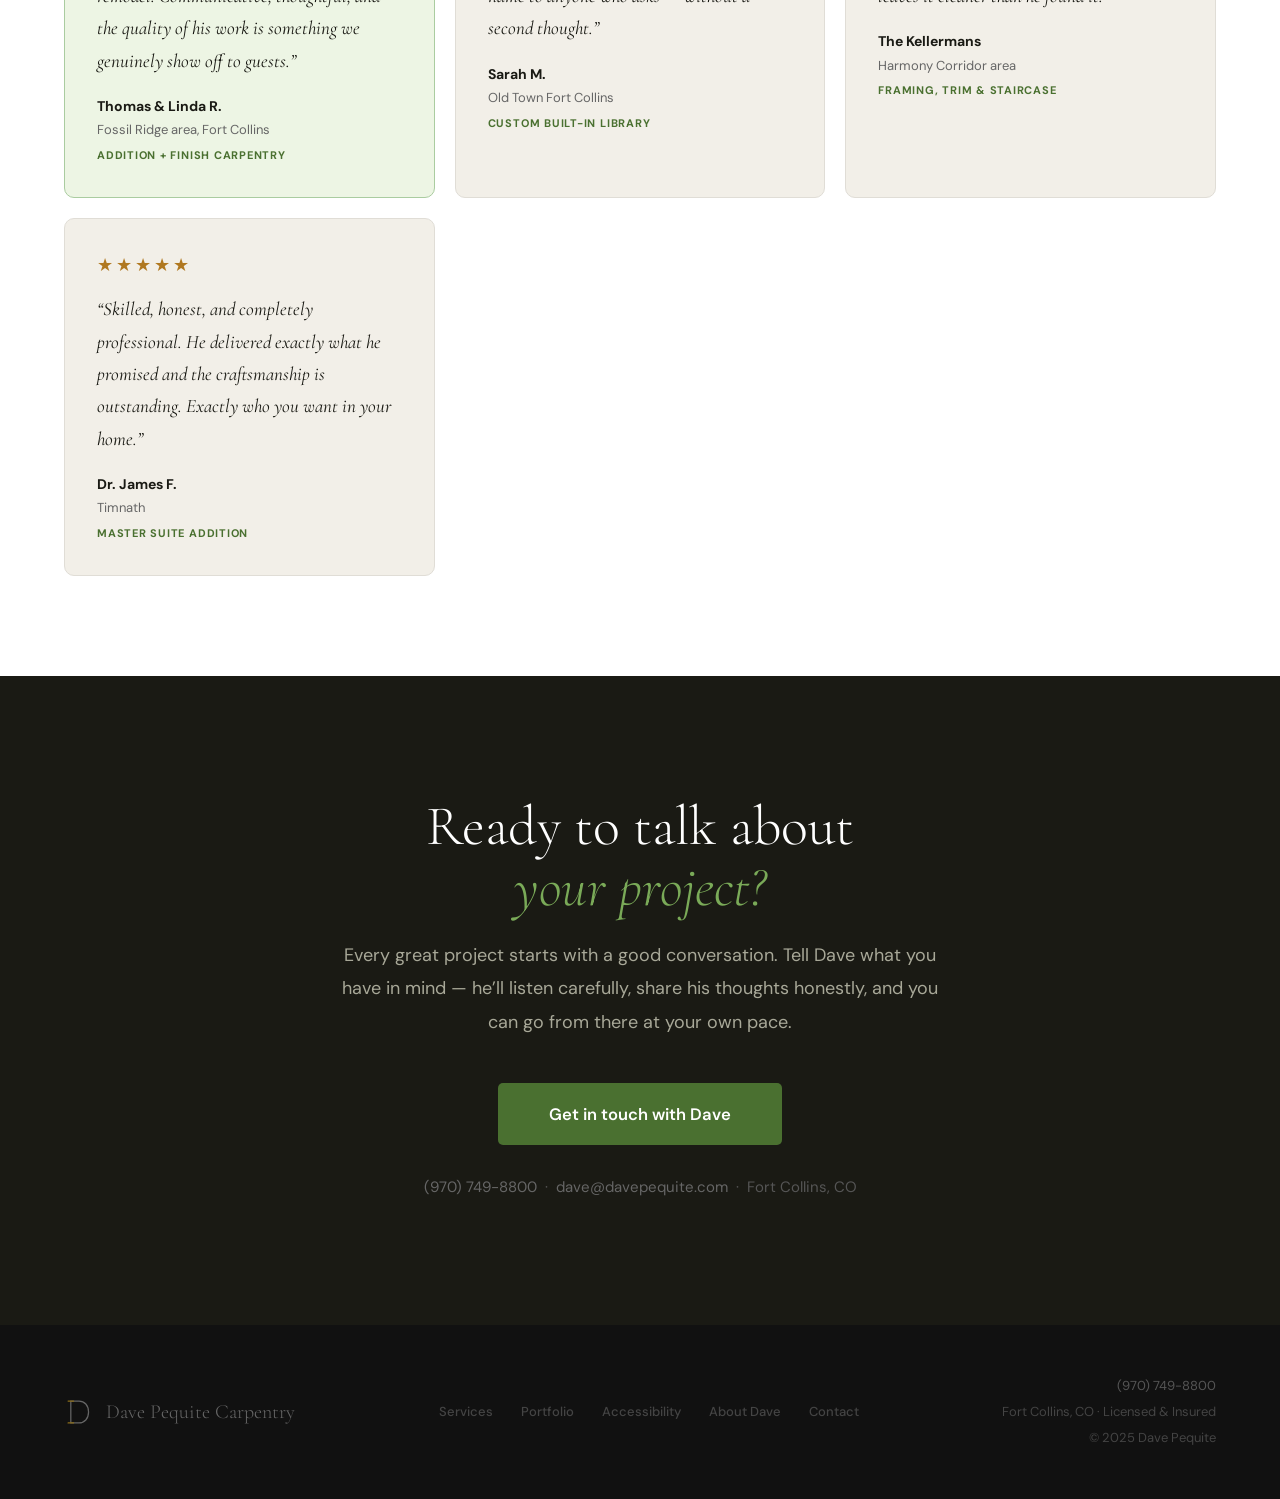
==== commit ee77bf84: "Rename index (5).html to index.html" ====
--- a/index.html
+++ b/index.html
@@ -3,198 +3,454 @@
 <head>
 <meta charset="UTF-8">
 <meta name="viewport" content="width=device-width, initial-scale=1.0">
-<meta name="description" content="Dave Pequite — Independent framing and finish carpenter in Fort Collins, Colorado. 20+ years of craftsmanship, honesty, and care.">
+<meta name="description" content="Dave Pequite — Independent framing and finish carpenter in Fort Collins, Colorado. 20+ years of craftsmanship, honesty, and care. Serving Fort Collins, Loveland, Windsor, and Timnath.">
+<meta name="keywords" content="Fort Collins carpenter, finish carpenter Fort Collins, framing contractor Fort Collins, custom woodwork Fort Collins, aging in place Fort Collins">
 <title>Dave Pequite Carpentry — Fort Collins, Colorado</title>
 <link rel="preconnect" href="https://fonts.googleapis.com">
-<link href="https://fonts.googleapis.com/css2?family=Cormorant+Garamond:ital,wght@0,300;0,400;0,600;1,400&family=DM+Sans:wght@400;500;600&display=swap" rel="stylesheet">
+<link href="https://fonts.googleapis.com/css2?family=Cormorant+Garamond:ital,wght@0,300;0,400;0,600;1,300;1,400&family=DM+Sans:wght@400;500;600&display=swap" rel="stylesheet">
 <style>
+/* ── RESET & BASE ─────────────────────────────── */
 *,*::before,*::after{box-sizing:border-box;margin:0;padding:0}
-html{scroll-behavior:smooth}
+html{scroll-behavior:smooth;font-size:16px}
 body{font-family:"DM Sans",Arial,sans-serif;background:#fff;color:#1a1a14;line-height:1.6;-webkit-font-smoothing:antialiased}
-img{display:block;max-width:100%}
+img{display:block;max-width:100%;height:auto}
 a{text-decoration:none;color:inherit}
 
-/* TOKENS */
+/* ── TOKENS ───────────────────────────────────── */
 :root{
   --dark:#1a1a14;
   --gold:#8B6D1A;
   --green:#4A7030;
-  --green2:#7AAA58;
+  --sage:#7AAA58;
   --cream:#FAFAF5;
   --warm:#F2EFE8;
   --border:#E0DDD6;
   --serif:"Cormorant Garamond",Georgia,serif;
   --sans:"DM Sans",Arial,sans-serif;
-  --max:1160px
-}
-
-/* NAV */
-nav{position:sticky;top:0;z-index:200;background:#fff;border-bottom:2px solid var(--border)}
-.nav-wrap{max-width:var(--max);margin:0 auto;padding:0 48px;height:72px;display:flex;align-items:center;justify-content:space-between}
-.nav-logo{display:flex;align-items:center;gap:14px;font-family:var(--serif);font-size:21px;color:var(--dark)}
+  --max:1200px;
+  --pad:clamp(24px,5vw,80px)
+}
+
+/* ── NAV ──────────────────────────────────────── */
+#nav{
+  position:sticky;top:0;z-index:500;
+  background:#fff;border-bottom:1px solid var(--border);
+  transition:box-shadow .3s
+}
+#nav.scrolled{box-shadow:0 2px 20px rgba(0,0,0,.08)}
+.nav-wrap{
+  max-width:var(--max);margin:0 auto;
+  padding:0 var(--pad);height:72px;
+  display:flex;align-items:center;justify-content:space-between
+}
+.nav-logo{
+  display:flex;align-items:center;gap:12px;
+  font-family:var(--serif);font-size:clamp(17px,2vw,21px);color:var(--dark)
+}
 .nav-logo em{font-style:italic;color:var(--gold)}
-.nav-menu{list-style:none;display:flex;align-items:center;gap:36px}
-.nav-menu a{font-size:15px;font-weight:500;color:#333;transition:color .2s}
-.nav-menu a:hover{color:var(--green)}
-.nav-cta{background:var(--dark)!important;color:#fff!important;padding:11px 24px;border-radius:5px;font-weight:600!important}
+.nav-links{
+  display:flex;align-items:center;gap:clamp(20px,3vw,40px);
+  list-style:none
+}
+.nav-links a{
+  font-size:15px;font-weight:500;color:#333;
+  letter-spacing:.02em;transition:color .2s
+}
+.nav-links a:hover{color:var(--green)}
+.nav-cta{
+  background:var(--dark)!important;color:#fff!important;
+  padding:10px 22px;border-radius:5px;
+  font-size:14px!important;font-weight:600!important;
+  transition:background .2s!important
+}
 .nav-cta:hover{background:#333!important}
-
-/* HERO */
-.hero{display:grid;grid-template-columns:48% 52%;min-height:640px}
-.hero-text{background:var(--dark);padding:80px 64px;display:flex;flex-direction:column;justify-content:center}
-.hero-eyebrow{font-size:12px;font-weight:600;letter-spacing:.2em;text-transform:uppercase;color:var(--green2);display:flex;align-items:center;gap:12px;margin-bottom:28px}
-.hero-eyebrow::before{content:"";display:block;width:32px;height:1px;background:var(--green2)}
-h1{font-family:var(--serif);font-size:56px;font-weight:300;color:#fff;line-height:1.05;margin-bottom:24px}
-h1 em{font-style:italic;color:var(--green2)}
-.hero-p{font-size:18px;color:#C8C8B8;line-height:1.8;margin-bottom:44px;max-width:380px}
+/* Hamburger */
+.nav-hamburger{
+  display:none;flex-direction:column;gap:5px;
+  background:none;border:none;cursor:pointer;padding:6px
+}
+.nav-hamburger span{
+  display:block;width:24px;height:2px;
+  background:var(--dark);border-radius:2px;
+  transition:all .3s
+}
+/* Mobile nav */
+.nav-mobile{
+  display:none;flex-direction:column;
+  background:#fff;border-top:1px solid var(--border);
+  padding:20px var(--pad)
+}
+.nav-mobile.open{display:flex}
+.nav-mobile a{
+  font-size:16px;font-weight:500;color:#333;
+  padding:14px 0;border-bottom:1px solid var(--border)
+}
+.nav-mobile a:last-child{border-bottom:none}
+.nav-mobile a.nav-cta{
+  margin-top:12px;text-align:center;
+  background:var(--dark)!important;color:#fff!important;
+  padding:14px;border-radius:5px;border:none
+}
+
+/* ── HERO ─────────────────────────────────────── */
+.hero{
+  display:grid;
+  grid-template-columns:1fr 1fr;
+  min-height:clamp(500px,70vh,700px)
+}
+.hero-text{
+  background:var(--dark);
+  padding:clamp(48px,8vw,96px) clamp(32px,6vw,80px);
+  display:flex;flex-direction:column;justify-content:center
+}
+.hero-eyebrow{
+  font-size:12px;font-weight:600;letter-spacing:.2em;
+  text-transform:uppercase;color:var(--sage);
+  display:flex;align-items:center;gap:12px;margin-bottom:clamp(20px,3vw,32px)
+}
+.hero-eyebrow::before{
+  content:"";display:block;
+  width:28px;height:1px;background:var(--sage)
+}
+.hero-h1{
+  font-family:var(--serif);
+  font-size:clamp(36px,4.5vw,60px);
+  font-weight:300;color:#fff;line-height:1.05;
+  margin-bottom:clamp(20px,3vw,28px)
+}
+.hero-h1 em{font-style:italic;color:var(--sage)}
+.hero-p{
+  font-size:clamp(15px,1.5vw,18px);
+  color:#C8C8B8;line-height:1.8;
+  margin-bottom:clamp(32px,5vw,48px);
+  max-width:420px
+}
 .btn-row{display:flex;gap:14px;flex-wrap:wrap}
-.btn-white{background:#fff;color:var(--dark);padding:15px 30px;border-radius:5px;font-size:15px;font-weight:600;font-family:var(--sans);transition:background .2s;border:none;cursor:pointer;display:inline-block}
-.btn-white:hover{background:#E8E8E0}
-.btn-outline{background:transparent;color:#fff;border:2px solid rgba(255,255,255,.4);padding:15px 26px;border-radius:5px;font-size:15px;font-weight:500;font-family:var(--sans);transition:border-color .2s;cursor:pointer;display:inline-block}
-.btn-outline:hover{border-color:rgba(255,255,255,.9)}
-.hero-photo{position:relative;overflow:hidden;background:#2a2a20}
-.hero-photo img{width:100%;height:100%;object-fit:cover;object-position:center top;position:absolute;inset:0}
-.hero-caption{position:absolute;bottom:0;left:0;right:0;background:rgba(0,0,0,.75);padding:24px 32px}
-.hero-caption p{font-family:var(--serif);font-size:18px;font-style:italic;color:#fff;line-height:1.55}
-.hero-caption cite{display:block;font-size:11px;color:var(--green2);text-transform:uppercase;letter-spacing:.14em;font-style:normal;margin-top:9px}
-
-/* TRUST */
-.trust{background:var(--warm);border-bottom:2px solid var(--border);padding:20px 48px;display:flex;justify-content:center;gap:0}
-.trust-item{padding:0 40px;border-right:1px solid var(--border);display:flex;align-items:center;gap:10px;font-size:15px;font-weight:500;color:var(--dark)}
+.btn-primary{
+  display:inline-block;background:#fff;color:var(--dark);
+  padding:clamp(12px,1.5vw,16px) clamp(20px,2.5vw,32px);
+  border-radius:5px;font-size:clamp(13px,1.2vw,15px);
+  font-weight:600;font-family:var(--sans);
+  transition:background .2s;border:none;cursor:pointer
+}
+.btn-primary:hover{background:#E8E8E0}
+.btn-secondary{
+  display:inline-block;background:transparent;color:#fff;
+  border:2px solid rgba(255,255,255,.35);
+  padding:clamp(12px,1.5vw,16px) clamp(20px,2.5vw,28px);
+  border-radius:5px;font-size:clamp(13px,1.2vw,15px);
+  font-weight:500;font-family:var(--sans);
+  transition:border-color .2s;cursor:pointer
+}
+.btn-secondary:hover{border-color:rgba(255,255,255,.8)}
+.hero-photo{
+  position:relative;overflow:hidden;
+  background:#2a2a20;min-height:400px
+}
+.hero-photo img{
+  position:absolute;inset:0;
+  width:100%;height:100%;
+  object-fit:cover;object-position:center 20%
+}
+.hero-quote{
+  position:absolute;bottom:0;left:0;right:0;
+  background:rgba(0,0,0,.72);
+  padding:clamp(16px,2vw,24px) clamp(20px,3vw,32px)
+}
+.hero-quote p{
+  font-family:var(--serif);font-size:clamp(15px,1.5vw,18px);
+  font-style:italic;color:#fff;line-height:1.55
+}
+.hero-quote cite{
+  display:block;font-size:11px;color:var(--sage);
+  text-transform:uppercase;letter-spacing:.14em;
+  font-style:normal;margin-top:8px
+}
+
+/* ── TRUST STRIP ──────────────────────────────── */
+.trust{
+  background:var(--warm);border-bottom:1px solid var(--border);
+  padding:clamp(14px,2vw,20px) var(--pad);
+  display:flex;flex-wrap:wrap;
+  justify-content:center;gap:0
+}
+.trust-item{
+  padding:8px clamp(16px,2.5vw,40px);
+  border-right:1px solid var(--border);
+  display:flex;align-items:center;gap:8px;
+  font-size:clamp(12px,1.2vw,14px);font-weight:500;color:var(--dark)
+}
 .trust-item:first-child{border-left:1px solid var(--border)}
-.ck{color:var(--green);font-size:17px;font-weight:700}
-
-/* STATS */
-.stats{background:var(--dark);display:grid;grid-template-columns:repeat(4,1fr)}
-.stat{padding:36px 24px;text-align:center;border-right:1px solid #2E2E24}
+.trust-ck{color:var(--green);font-weight:700;font-size:15px}
+
+/* ── STATS ────────────────────────────────────── */
+.stats{
+  background:var(--dark);
+  display:grid;grid-template-columns:repeat(4,1fr)
+}
+.stat{
+  padding:clamp(24px,3vw,40px) 24px;
+  text-align:center;border-right:1px solid #2E2E24
+}
 .stat:last-child{border-right:none}
-.stat-n{display:block;font-family:var(--serif);font-size:42px;font-weight:300;color:var(--green2);line-height:1}
-.stat-l{display:block;font-size:12px;font-weight:600;color:#666;letter-spacing:.12em;text-transform:uppercase;margin-top:8px}
-
-/* PHOTO TRIO */
-.trio{display:grid;grid-template-columns:repeat(3,1fr);height:340px}
-.trio-frame{position:relative;overflow:hidden;background:#222}
-.trio-frame img{width:100%;height:100%;object-fit:cover;object-position:center top;transition:transform .5s}
-.trio-frame:hover img{transform:scale(1.05)}
-.trio-overlay{position:absolute;inset:0;background:linear-gradient(to top,rgba(0,0,0,.82) 0%,rgba(0,0,0,0) 50%);padding:22px;display:flex;flex-direction:column;justify-content:flex-end}
-.trio-label{font-size:11px;font-weight:700;color:var(--green2);letter-spacing:.16em;text-transform:uppercase;margin-bottom:5px}
-.trio-caption{font-family:var(--serif);font-size:16px;font-style:italic;color:#fff}
-
-/* SECTIONS */
-.section{padding:100px 48px}
+.stat-n{
+  display:block;font-family:var(--serif);
+  font-size:clamp(32px,4vw,44px);
+  font-weight:300;color:var(--sage);line-height:1
+}
+.stat-l{
+  display:block;font-size:11px;font-weight:600;
+  color:#666;letter-spacing:.12em;
+  text-transform:uppercase;margin-top:8px
+}
+
+/* ── SECTIONS ─────────────────────────────────── */
+.section{padding:clamp(64px,8vw,100px) var(--pad)}
 .section-inner{max-width:var(--max);margin:0 auto}
-.eyebrow{font-size:12px;font-weight:700;letter-spacing:.2em;text-transform:uppercase;color:var(--green);margin-bottom:16px}
-.s-title{font-family:var(--serif);font-size:46px;font-weight:300;color:var(--dark);line-height:1.1;margin-bottom:18px}
-.s-sub{font-size:18px;color:#444;line-height:1.8;max-width:560px;margin-bottom:60px}
-
-/* SERVICES */
-.svc-grid{display:grid;grid-template-columns:repeat(3,1fr);border:2px solid var(--border);border-radius:12px;overflow:hidden;gap:2px;background:var(--border)}
-.svc{background:#fff;padding:44px 36px;transition:background .2s}
+.eyebrow{
+  font-size:11px;font-weight:700;letter-spacing:.2em;
+  text-transform:uppercase;color:var(--green);margin-bottom:14px
+}
+.s-title{
+  font-family:var(--serif);
+  font-size:clamp(32px,4vw,48px);
+  font-weight:300;color:var(--dark);
+  line-height:1.1;margin-bottom:16px
+}
+.s-sub{
+  font-size:clamp(15px,1.5vw,18px);
+  color:#444;line-height:1.8;
+  max-width:560px;margin-bottom:clamp(40px,5vw,64px)
+}
+
+/* ── SERVICES ─────────────────────────────────── */
+.svc-grid{
+  display:grid;
+  grid-template-columns:repeat(auto-fit,minmax(280px,1fr));
+  gap:2px;background:var(--border);
+  border:1px solid var(--border);border-radius:10px;overflow:hidden
+}
+.svc{
+  background:#fff;padding:clamp(28px,3vw,44px) clamp(24px,2.5vw,36px);
+  transition:background .2s
+}
 .svc:hover{background:var(--warm)}
-.svc-num{font-family:var(--serif);font-size:48px;font-weight:300;color:#E4E4DC;line-height:1;margin-bottom:20px}
-.svc-title{font-family:var(--serif);font-size:26px;font-weight:600;color:var(--dark);margin-bottom:14px}
-.svc-desc{font-size:16px;color:#444;line-height:1.75;margin-bottom:22px}
-.svc-tags{display:flex;flex-wrap:wrap;gap:7px}
-.svc-tag{font-size:13px;font-weight:600;color:#2A5018;background:#D0EABB;padding:5px 14px;border-radius:5px}
-
-/* PROMISE */
+.svc-num{
+  font-family:var(--serif);font-size:44px;
+  font-weight:300;color:#E8E8E0;line-height:1;margin-bottom:18px
+}
+.svc-title{
+  font-family:var(--serif);font-size:clamp(20px,2vw,26px);
+  font-weight:600;color:var(--dark);margin-bottom:12px
+}
+.svc-desc{
+  font-size:clamp(14px,1.2vw,16px);
+  color:#444;line-height:1.75;margin-bottom:20px
+}
+.svc-tags{display:flex;flex-wrap:wrap;gap:6px}
+.svc-tag{
+  font-size:12px;font-weight:600;color:#2A5018;
+  background:#D0EABB;padding:4px 12px;border-radius:4px
+}
+
+/* ── PROMISE ──────────────────────────────────── */
 .promise-section{background:var(--warm)}
-.promise-grid{display:grid;grid-template-columns:repeat(3,1fr);gap:24px}
-.promise-card{background:#fff;border-radius:12px;padding:44px 36px;border:2px solid var(--border)}
-.promise-dot{width:12px;height:12px;background:var(--green);border-radius:50%;margin-bottom:24px}
-.promise-title{font-family:var(--serif);font-size:26px;font-weight:600;color:var(--dark);margin-bottom:16px}
-.promise-text{font-size:16px;color:#333;line-height:1.8}
-.promise-q{margin-top:20px;padding-top:20px;border-top:2px solid var(--border);font-family:var(--serif);font-size:17px;font-style:italic;color:var(--green);line-height:1.65}
-
-/* ABOUT */
-.about-split{display:grid;grid-template-columns:1fr 1fr}
-.about-img{position:relative;overflow:hidden;min-height:580px;background:#222}
-.about-img img{position:absolute;inset:0;width:100%;height:100%;object-fit:cover;object-position:center}
-.about-text{background:var(--dark);padding:88px 68px;display:flex;flex-direction:column;justify-content:center}
-.about-text .eyebrow{color:var(--green2)}
-.about-text .s-title{color:#fff;font-size:42px}
-.about-text .s-title em{font-style:italic;color:var(--green2)}
-.about-p{font-size:17px;color:#C0C0B0;line-height:1.85;margin-bottom:20px}
-.about-p strong{color:var(--green2);font-weight:600}
-.pull{border-left:3px solid var(--green);padding:16px 22px;margin:26px 0;background:rgba(74,112,48,.1);border-radius:0 8px 8px 0;font-family:var(--serif);font-size:18px;font-style:italic;color:var(--green2);line-height:1.65}
-.traits{display:grid;grid-template-columns:1fr 1fr;gap:20px;margin-top:30px}
-.trait{border-top:1px solid #2E2E24;padding-top:16px}
-.trait-name{font-size:12px;font-weight:700;color:var(--green2);letter-spacing:.1em;text-transform:uppercase;margin-bottom:7px}
-.trait-desc{font-size:14px;color:#7A7A68;line-height:1.6}
-
-/* DAD BANNER */
-.dad{position:relative;height:460px;overflow:hidden;background:#111}
-.dad img{width:100%;height:100%;object-fit:cover;object-position:center 25%}
-.dad-overlay{position:absolute;inset:0;background:rgba(0,0,0,.6);display:flex;flex-direction:column;align-items:center;justify-content:center;text-align:center;padding:48px}
-.dad-quote{font-family:var(--serif);font-size:38px;font-weight:300;font-style:italic;color:#fff;line-height:1.4;max-width:720px;margin-bottom:20px}
-.dad-cite{font-size:13px;color:var(--green2);text-transform:uppercase;letter-spacing:.14em}
-
-/* REVIEWS */
-.reviews-grid{display:grid;grid-template-columns:1fr 1fr;gap:22px}
-.review{background:var(--warm);border-radius:12px;padding:40px 34px;border:2px solid var(--border)}
+.promise-grid{
+  display:grid;
+  grid-template-columns:repeat(auto-fit,minmax(280px,1fr));
+  gap:20px
+}
+.promise-card{
+  background:#fff;border-radius:10px;
+  padding:clamp(28px,3vw,44px) clamp(24px,2.5vw,36px);
+  border:1px solid var(--border)
+}
+.promise-dot{
+  width:10px;height:10px;background:var(--green);
+  border-radius:50%;margin-bottom:20px
+}
+.promise-title{
+  font-family:var(--serif);font-size:clamp(20px,2vw,24px);
+  font-weight:600;color:var(--dark);margin-bottom:12px
+}
+.promise-text{font-size:clamp(14px,1.2vw,16px);color:#333;line-height:1.8}
+.promise-q{
+  margin-top:18px;padding-top:18px;
+  border-top:1px solid var(--border);
+  font-family:var(--serif);font-size:clamp(15px,1.3vw,17px);
+  font-style:italic;color:var(--green);line-height:1.65
+}
+
+/* ── DAD BANNER ─── */
+.dad{position:relative;height:clamp(320px,50vh,460px);overflow:hidden;background:#111}
+.dad img{width:100%;height:100%;object-fit:cover;object-position:center 20%}
+.dad-overlay{position:absolute;inset:0;background:rgba(0,0,0,.58);display:flex;flex-direction:column;align-items:center;justify-content:center;text-align:center;padding:clamp(24px,4vw,48px)}
+.dad-quote{font-family:var(--serif);font-size:clamp(24px,3.5vw,38px);font-weight:300;font-style:italic;color:#fff;line-height:1.4;max-width:700px;margin-bottom:16px}
+.dad-cite{font-size:12px;color:var(--sage);text-transform:uppercase;letter-spacing:.14em}
+
+.dad{
+  position:relative;
+  height:clamp(320px,50vh,480px);
+  overflow:hidden;background:#111
+}
+.dad img{
+  width:100%;height:100%;
+  object-fit:cover;object-position:center 25%
+}
+.dad-overlay{
+  position:absolute;inset:0;
+  background:rgba(0,0,0,.6);
+  display:flex;flex-direction:column;
+  align-items:center;justify-content:center;
+  text-align:center;padding:clamp(24px,4vw,48px)
+}
+.dad-quote{
+  font-family:var(--serif);
+  font-size:clamp(24px,3.5vw,40px);
+  font-weight:300;font-style:italic;color:#fff;
+  line-height:1.4;max-width:700px;margin-bottom:18px
+}
+.dad-cite{
+  font-size:12px;color:var(--sage);
+  text-transform:uppercase;letter-spacing:.14em
+}
+
+/* ── REVIEWS ──────────────────────────────────── */
+.reviews-grid{
+  display:grid;
+  grid-template-columns:repeat(auto-fit,minmax(280px,1fr));
+  gap:20px
+}
+.review{
+  background:var(--warm);border-radius:10px;
+  padding:clamp(24px,2.5vw,36px);border:1px solid var(--border)
+}
 .review.top{background:#EDF5E4;border-color:#AACCA0}
-.review-stars{color:#B07820;font-size:20px;letter-spacing:3px;margin-bottom:18px}
-.review-text{font-family:var(--serif);font-size:20px;font-style:italic;color:var(--dark);line-height:1.7;margin-bottom:22px}
-.review-name{font-size:15px;font-weight:700;color:var(--dark)}
-.review-loc{font-size:14px;color:#666;margin-top:4px}
-.review-proj{font-size:12px;font-weight:700;color:var(--green);text-transform:uppercase;letter-spacing:.07em;margin-top:8px}
-
-/* CTA */
-.cta-section{background:var(--dark);padding:112px 48px;text-align:center}
+.review-stars{color:#B07820;font-size:18px;letter-spacing:3px;margin-bottom:14px}
+.review-text{
+  font-family:var(--serif);
+  font-size:clamp(16px,1.5vw,19px);
+  font-style:italic;color:var(--dark);
+  line-height:1.7;margin-bottom:18px
+}
+.review-name{font-size:14px;font-weight:700;color:var(--dark)}
+.review-loc{font-size:13px;color:#666;margin-top:3px}
+.review-proj{
+  font-size:11px;font-weight:700;color:var(--green);
+  text-transform:uppercase;letter-spacing:.07em;margin-top:6px
+}
+
+/* ── PORTFOLIO TEASER ─────────────────────────── */
+.portfolio-section{background:var(--warm)}
+.portfolio-grid{
+  display:grid;
+  grid-template-columns:repeat(auto-fit,minmax(280px,1fr));
+  gap:16px
+}
+.portfolio-item{
+  position:relative;overflow:hidden;
+  aspect-ratio:4/3;background:#fff;
+  border:1px solid var(--border);border-radius:10px;cursor:pointer;
+  transition:border-color .2s,transform .2s
+}
+.portfolio-item:hover{border-color:var(--green);transform:translateY(-2px)}
+.portfolio-placeholder{
+  width:100%;height:100%;
+  display:flex;flex-direction:column;
+  align-items:center;justify-content:center;gap:10px;
+  padding:28px;text-align:center
+}
+.pp-icon{
+  width:48px;height:48px;border-radius:50%;
+  background:#E8F0DD;display:flex;align-items:center;justify-content:center;
+  color:var(--green);font-size:22px;margin-bottom:4px
+}
+.pp-title{
+  font-family:var(--serif);font-size:20px;
+  font-weight:600;color:var(--dark)
+}
+.pp-sub{font-size:13px;color:#888;letter-spacing:.04em}
+.portfolio-cta{margin-top:clamp(32px,4vw,48px);text-align:center}
+
+/* ── CTA ──────────────────────────────────────── */
+.cta-section{
+  background:var(--dark);
+  padding:clamp(72px,10vw,120px) var(--pad);
+  text-align:center
+}
 .cta-inner{max-width:600px;margin:0 auto}
-.cta-title{font-family:var(--serif);font-size:54px;font-weight:300;color:#fff;line-height:1.1;margin-bottom:22px}
-.cta-title em{font-style:italic;color:var(--green2)}
-.cta-sub{font-size:18px;color:#A8A898;line-height:1.85;margin-bottom:48px}
-.btn-green{display:inline-block;background:var(--green);color:#fff;padding:18px 48px;border-radius:5px;font-size:17px;font-weight:600;font-family:var(--sans);transition:background .2s;border:none;cursor:pointer}
+.cta-title{
+  font-family:var(--serif);
+  font-size:clamp(36px,5vw,56px);
+  font-weight:300;color:#fff;line-height:1.1;margin-bottom:20px
+}
+.cta-title em{font-style:italic;color:var(--sage)}
+.cta-sub{
+  font-size:clamp(15px,1.5vw,18px);
+  color:#A8A898;line-height:1.85;margin-bottom:44px
+}
+.btn-green{
+  display:inline-block;background:var(--green);color:#fff;
+  padding:clamp(14px,1.8vw,18px) clamp(32px,4vw,52px);
+  border-radius:5px;font-size:clamp(14px,1.3vw,17px);
+  font-weight:600;font-family:var(--sans);
+  transition:background .2s;border:none;cursor:pointer
+}
 .btn-green:hover{background:#2D5020}
-.cta-contact{font-size:15px;color:#555;margin-top:24px;line-height:2.2}
+.cta-contact{
+  font-size:clamp(13px,1.2vw,15px);
+  color:#555;margin-top:24px;line-height:2.4
+}
 .cta-contact a{color:#666;transition:color .2s}
-.cta-contact a:hover{color:var(--green2)}
-
-/* FOOTER */
-footer{background:#111;padding:48px}
-.footer-wrap{max-width:var(--max);margin:0 auto;display:flex;justify-content:space-between;align-items:center;flex-wrap:wrap;gap:28px}
-.footer-brand{font-family:var(--serif);font-size:21px;color:#666;font-weight:300;display:flex;align-items:center;gap:14px}
-.footer-nav{display:flex;gap:32px}
-.footer-nav a{font-size:14px;font-weight:500;color:#444;transition:color .2s}
-.footer-nav a:hover{color:var(--green2)}
+.cta-contact a:hover{color:var(--sage)}
+
+/* ── FOOTER ───────────────────────────────────── */
+footer{background:#111;padding:clamp(32px,4vw,48px) var(--pad)}
+.footer-wrap{
+  max-width:var(--max);margin:0 auto;
+  display:flex;justify-content:space-between;
+  align-items:center;flex-wrap:wrap;gap:24px
+}
+.footer-brand{
+  font-family:var(--serif);font-size:20px;
+  color:#666;font-weight:300;
+  display:flex;align-items:center;gap:12px
+}
+.footer-nav{display:flex;gap:28px;flex-wrap:wrap}
+.footer-nav a{
+  font-size:13px;font-weight:500;color:#444;
+  transition:color .2s
+}
+.footer-nav a:hover{color:var(--sage)}
 .footer-info{font-size:13px;color:#444;line-height:2;text-align:right}
 .footer-info a{color:#555;transition:color .2s}
-.footer-info a:hover{color:var(--green2)}
-
-/* RESPONSIVE */
-@media(max-width:960px){
-  .nav-wrap{padding:0 24px}
-  .nav-menu{display:none}
-  .hero{grid-template-columns:1fr;min-height:auto}
-  .hero-text{padding:56px 28px}
-  h1{font-size:40px}
-  .hero-photo{height:380px;position:relative}
-  .trust{flex-wrap:wrap;padding:16px 24px;gap:0}
-  .trust-item{padding:10px 20px;border:none;border-bottom:1px solid var(--border);width:50%;font-size:13px}
+.footer-info a:hover{color:var(--sage)}
+
+/* ── RESPONSIVE ───────────────────────────────── */
+@media(max-width:768px){
+  .nav-links{display:none}
+  .nav-hamburger{display:flex}
+  .hero{grid-template-columns:1fr}
+  .hero-photo{
+    height:clamp(260px,50vw,380px);
+    position:relative
+  }
+  .hero-photo img{position:absolute}
+  .trust-item{
+    border:none;border-bottom:1px solid var(--border);
+    width:50%;padding:10px 16px;font-size:12px
+  }
   .trust-item:first-child{border-left:none}
   .stats{grid-template-columns:repeat(2,1fr)}
-  .trio{grid-template-columns:1fr;height:auto}
-  .trio-frame{height:260px}
-  .section{padding:64px 24px}
-  .svc-grid{grid-template-columns:1fr}
-  .promise-grid{grid-template-columns:1fr}
-  .about-split{grid-template-columns:1fr}
-  .about-img{min-height:320px;position:relative;height:320px}
-  .about-text{padding:56px 28px}
-  .dad-quote{font-size:28px}
-  .reviews-grid{grid-template-columns:1fr}
-  .cta-title{font-size:38px}
+  .stat{border-bottom:1px solid #2E2E24}
   .footer-wrap{flex-direction:column;align-items:flex-start}
   .footer-info{text-align:left}
-  .s-title{font-size:36px}
 }
 @media(max-width:480px){
-  h1{font-size:32px}
-  .s-title{font-size:30px}
-  .cta-title{font-size:32px}
-  .dad-quote{font-size:24px}
+  .trust-item{width:100%;border-right:none}
   .stats{grid-template-columns:repeat(2,1fr)}
+  .btn-row{flex-direction:column}
+  .btn-primary,.btn-secondary{text-align:center;padding:16px 24px}
 }
 </style>
 </head>
@@ -202,49 +458,65 @@
 
 <nav id="nav">
   <div class="nav-wrap">
-    <a href="#top" class="nav-logo">
-      <svg width="40" height="40" viewBox="0 0 44 44" fill="none">
+    <a href="index.html" class="nav-logo">
+      <svg width="38" height="38" viewBox="0 0 44 44" fill="none">
         <path d="M10 6L10 38L22 38C30 38 36 32 36 22C36 12 30 6 22 6Z" stroke="#1a1a14" stroke-width="1.8" fill="none" stroke-linecap="round" stroke-linejoin="round"/>
         <line x1="6" y1="6" x2="14" y2="6" stroke="#8B6D1A" stroke-width="1.8" stroke-linecap="round"/>
         <line x1="6" y1="38" x2="14" y2="38" stroke="#8B6D1A" stroke-width="1.8" stroke-linecap="round"/>
       </svg>
       Dave Pequite <em>&nbsp;Carpentry</em>
     </a>
-    <ul class="nav-menu">
+    <ul class="nav-links">
       <li><a href="#services">Services</a></li>
-      <li><a href="#about">About Dave</a></li>
+      <li><a href="portfolio.html">Portfolio</a></li>
+      <li><a href="accessibility.html">Accessibility</a></li>
+      <li><a href="about.html">About Dave</a></li>
       <li><a href="#reviews">Reviews</a></li>
-      <li><a href="#contact" class="nav-cta">Get in Touch</a></li>
+      <li><a href="contact.html" class="nav-cta">Get in Touch</a></li>
     </ul>
-  </div>
+    <button class="nav-hamburger" id="hamburger" aria-label="Open menu">
+      <span></span><span></span><span></span>
+    </button>
+  </div>
+  <nav class="nav-mobile" id="navMobile">
+    <a href="#services">Services</a>
+    <a href="portfolio.html">Portfolio</a>
+    <a href="accessibility.html">Accessibility</a>
+    <a href="about.html">About Dave</a>
+    <a href="#reviews">Reviews</a>
+    <a href="contact.html" class="nav-cta">Get in Touch</a>
+  </nav>
 </nav>
 
-<section class="hero" id="top">
+<!-- HERO -->
+<section class="hero">
   <div class="hero-text">
     <div class="hero-eyebrow">Fort Collins, Colorado &mdash; 20+ years</div>
-    <h1>Craftsmanship<br>with a handshake<br><em>you can count on.</em></h1>
-    <p class="hero-p">Dave Pequite brings over 20 years of skill, genuine care, and complete accountability to every home he works in. One craftsman. One standard.</p>
+    <h1 class="hero-h1">Craftsmanship<br>with a handshake<br><em>you can count on.</em></h1>
+    <p class="hero-p">Dave Pequite brings over 20 years of skill, genuine care, and complete accountability to every home he works in. One craftsman. One standard. From the first conversation to the final detail.</p>
     <div class="btn-row">
-      <a href="#contact" class="btn-white">Tell Dave about your project</a>
-      <a href="#services" class="btn-outline">See the work</a>
+      <a href="contact.html" class="btn-primary">Tell Dave about your project</a>
+      <a href="portfolio.html" class="btn-secondary">See the work</a>
     </div>
   </div>
   <div class="hero-photo">
-    <img src="[data-uri]" alt="Dave Pequite with his son gearing up to climb">
-    <div class="hero-caption">
+    <img src="[data-uri]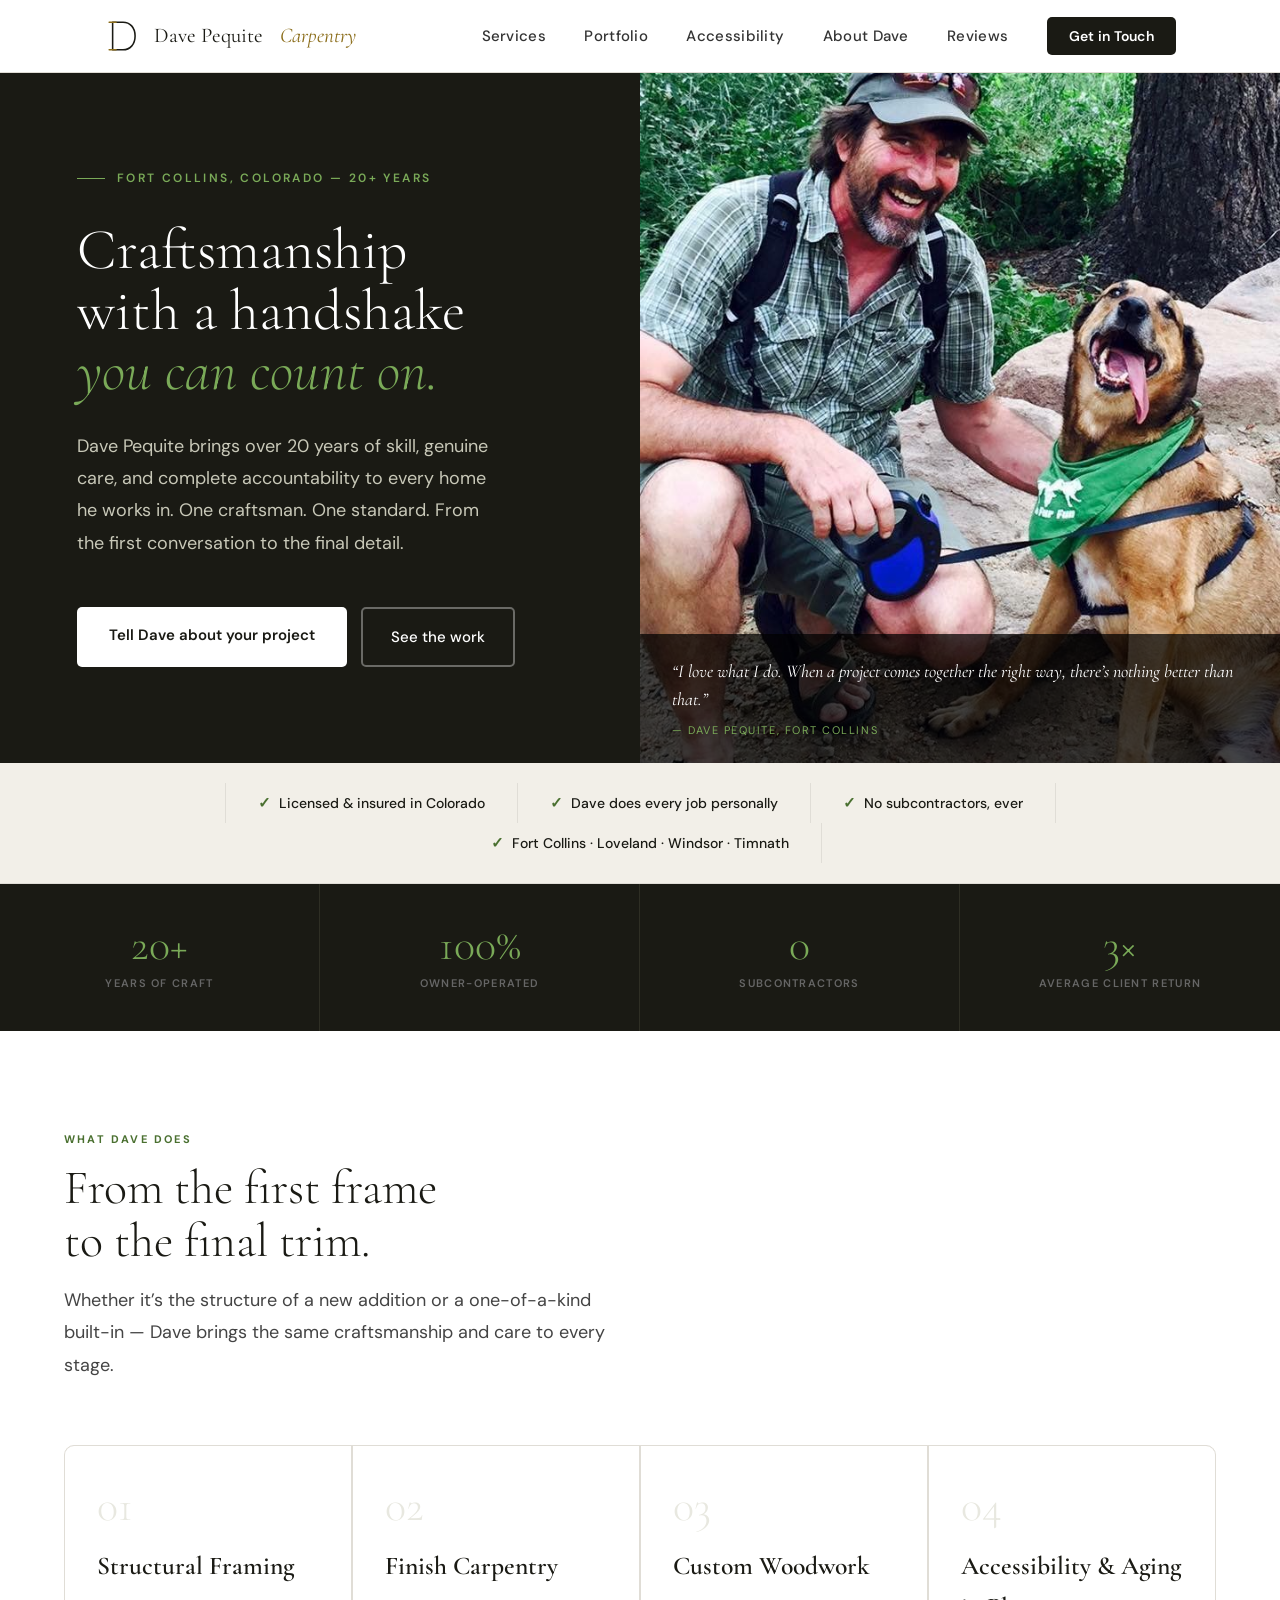
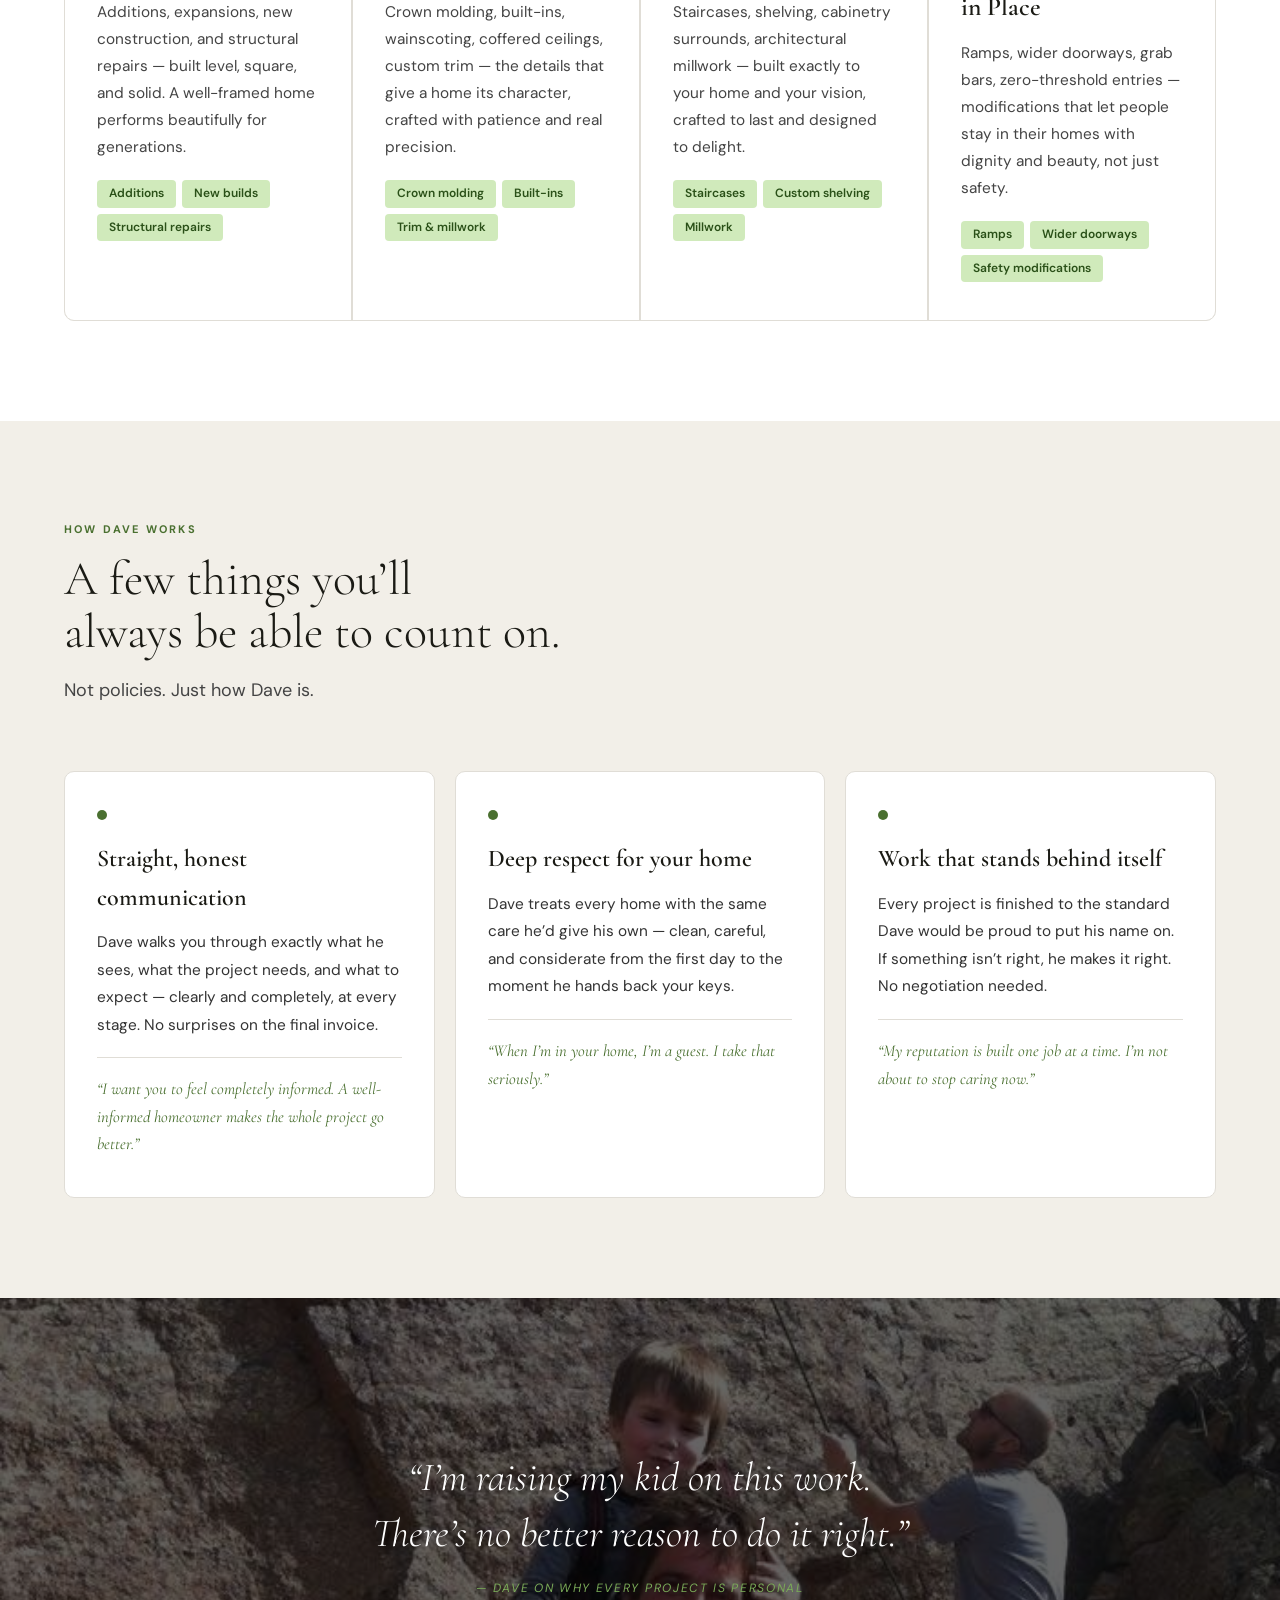
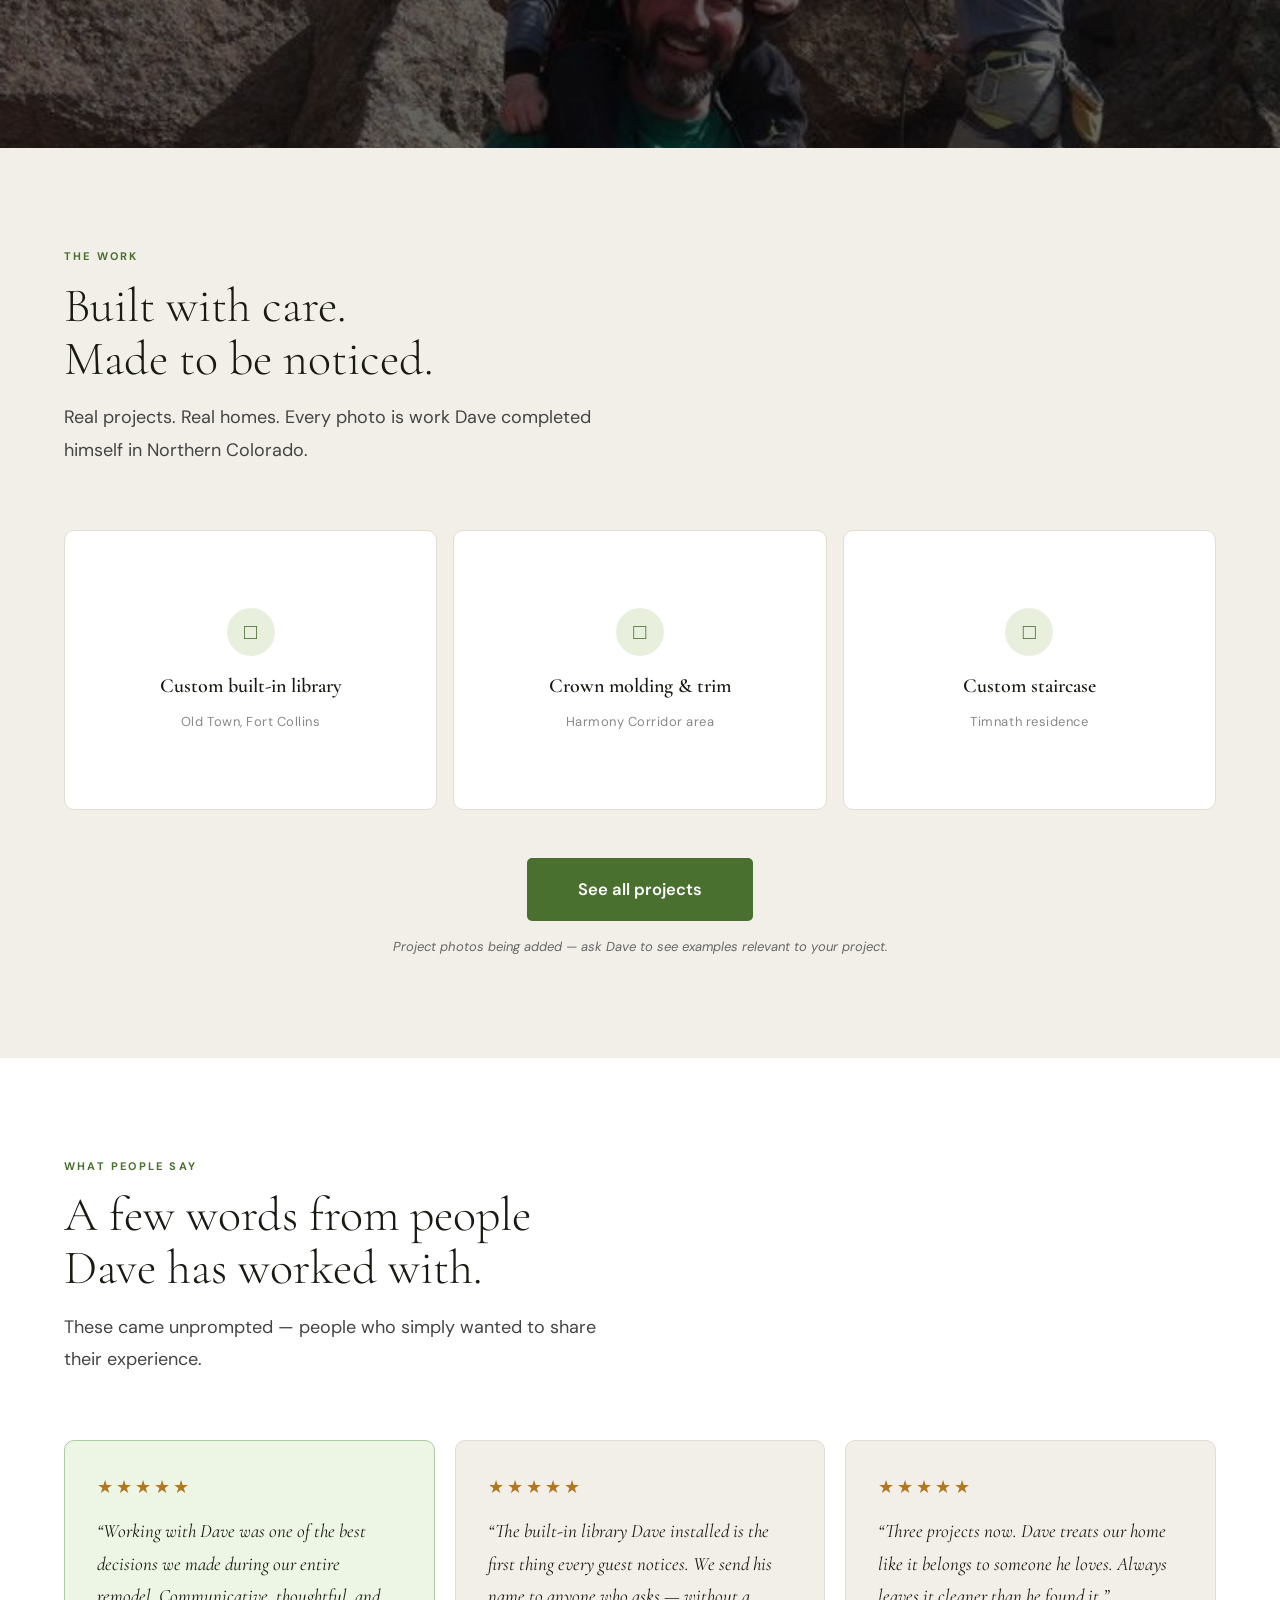
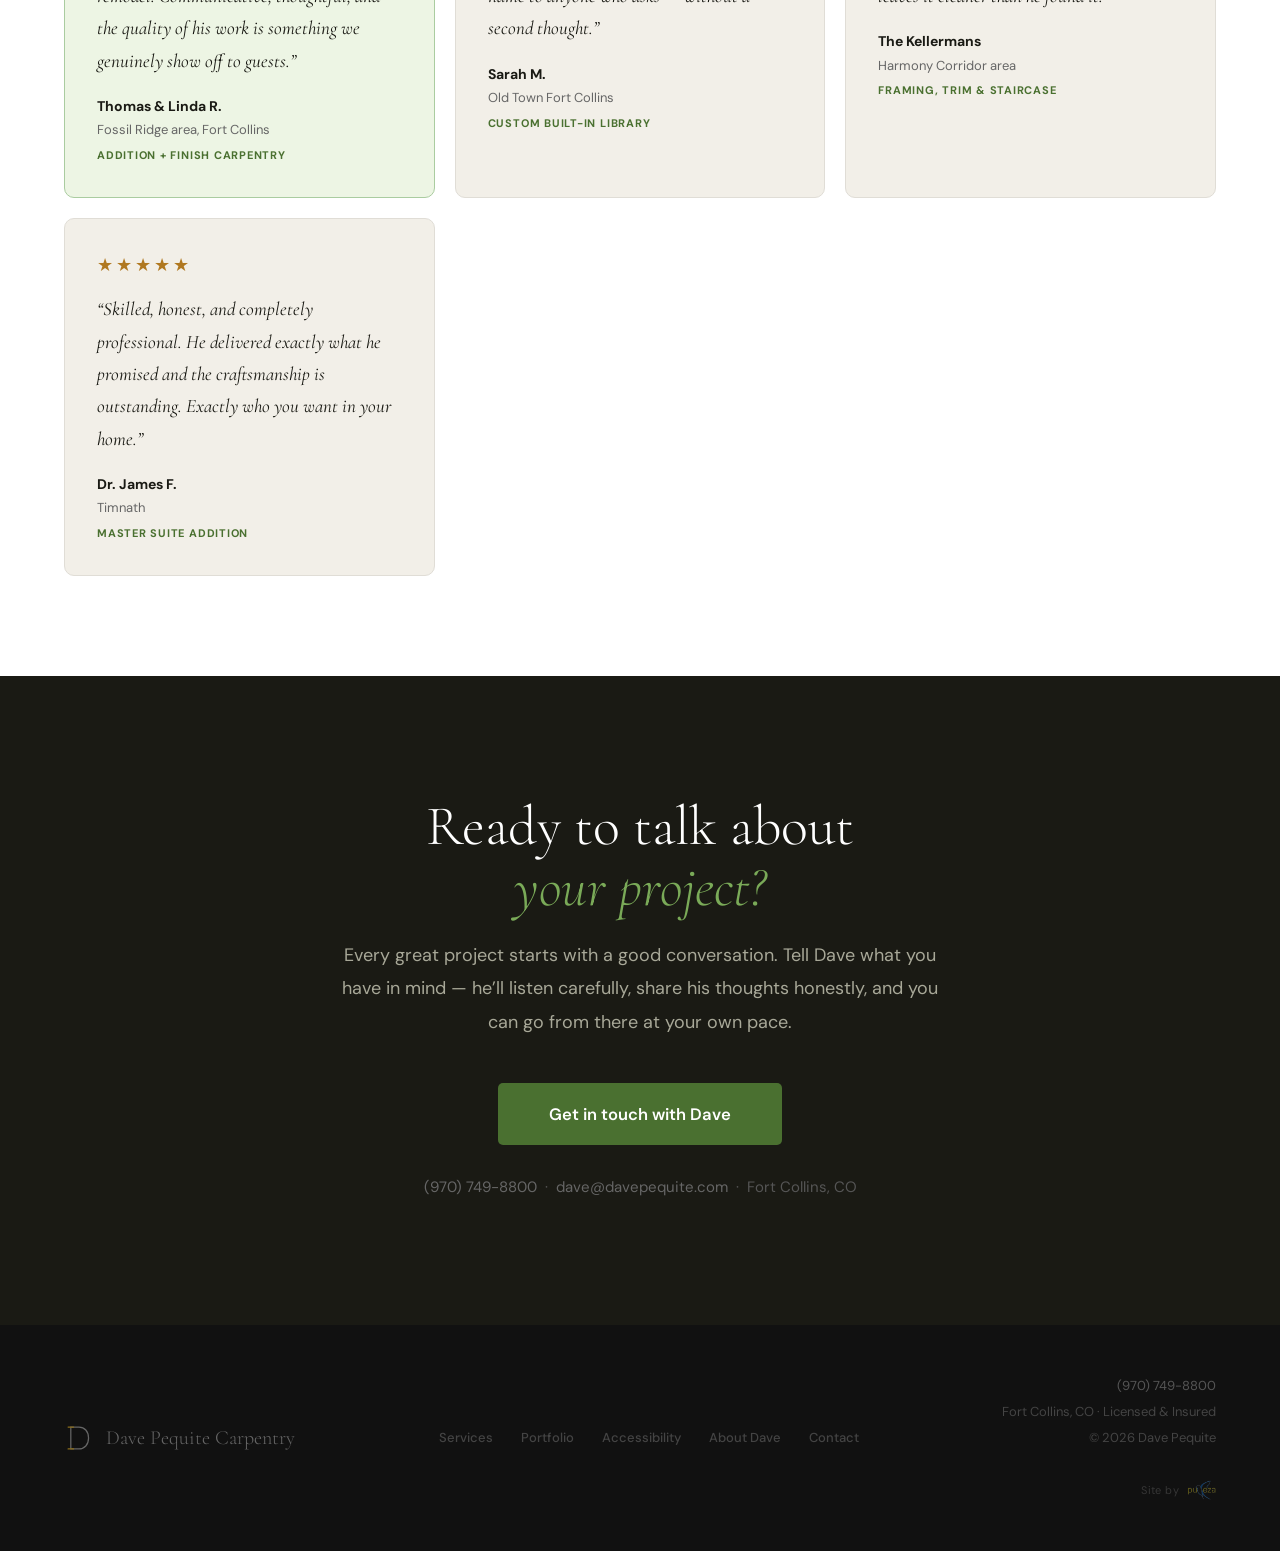
==== commit 23115049: "Rename index (5).html to index.html" ====
--- a/index.html
+++ b/index.html
@@ -708,7 +708,11 @@
     <div class="footer-info">
       <a href="tel:+19707498800">(970) 749-8800</a><br>
       Fort Collins, CO &middot; Licensed &amp; Insured<br>
-      &copy; 2025 Dave Pequite
+      &copy; 2026 Dave Pequite<br><br>
+      <a href="mailto:multigrano@gmail.com?subject=Website%20Inquiry" style="display:inline-flex;align-items:center;gap:8px;opacity:.55;transition:opacity .2s" onmouseover="this.style.opacity=1" onmouseout="this.style.opacity=.55">
+        <span style="font-size:11px;color:#555;letter-spacing:.04em">Site by</span>
+        <img src="[data-uri]" alt="Pureza Digital" style="height:24px;width:auto;display:block">
+      </a>
     </div>
   </div>
 </footer>
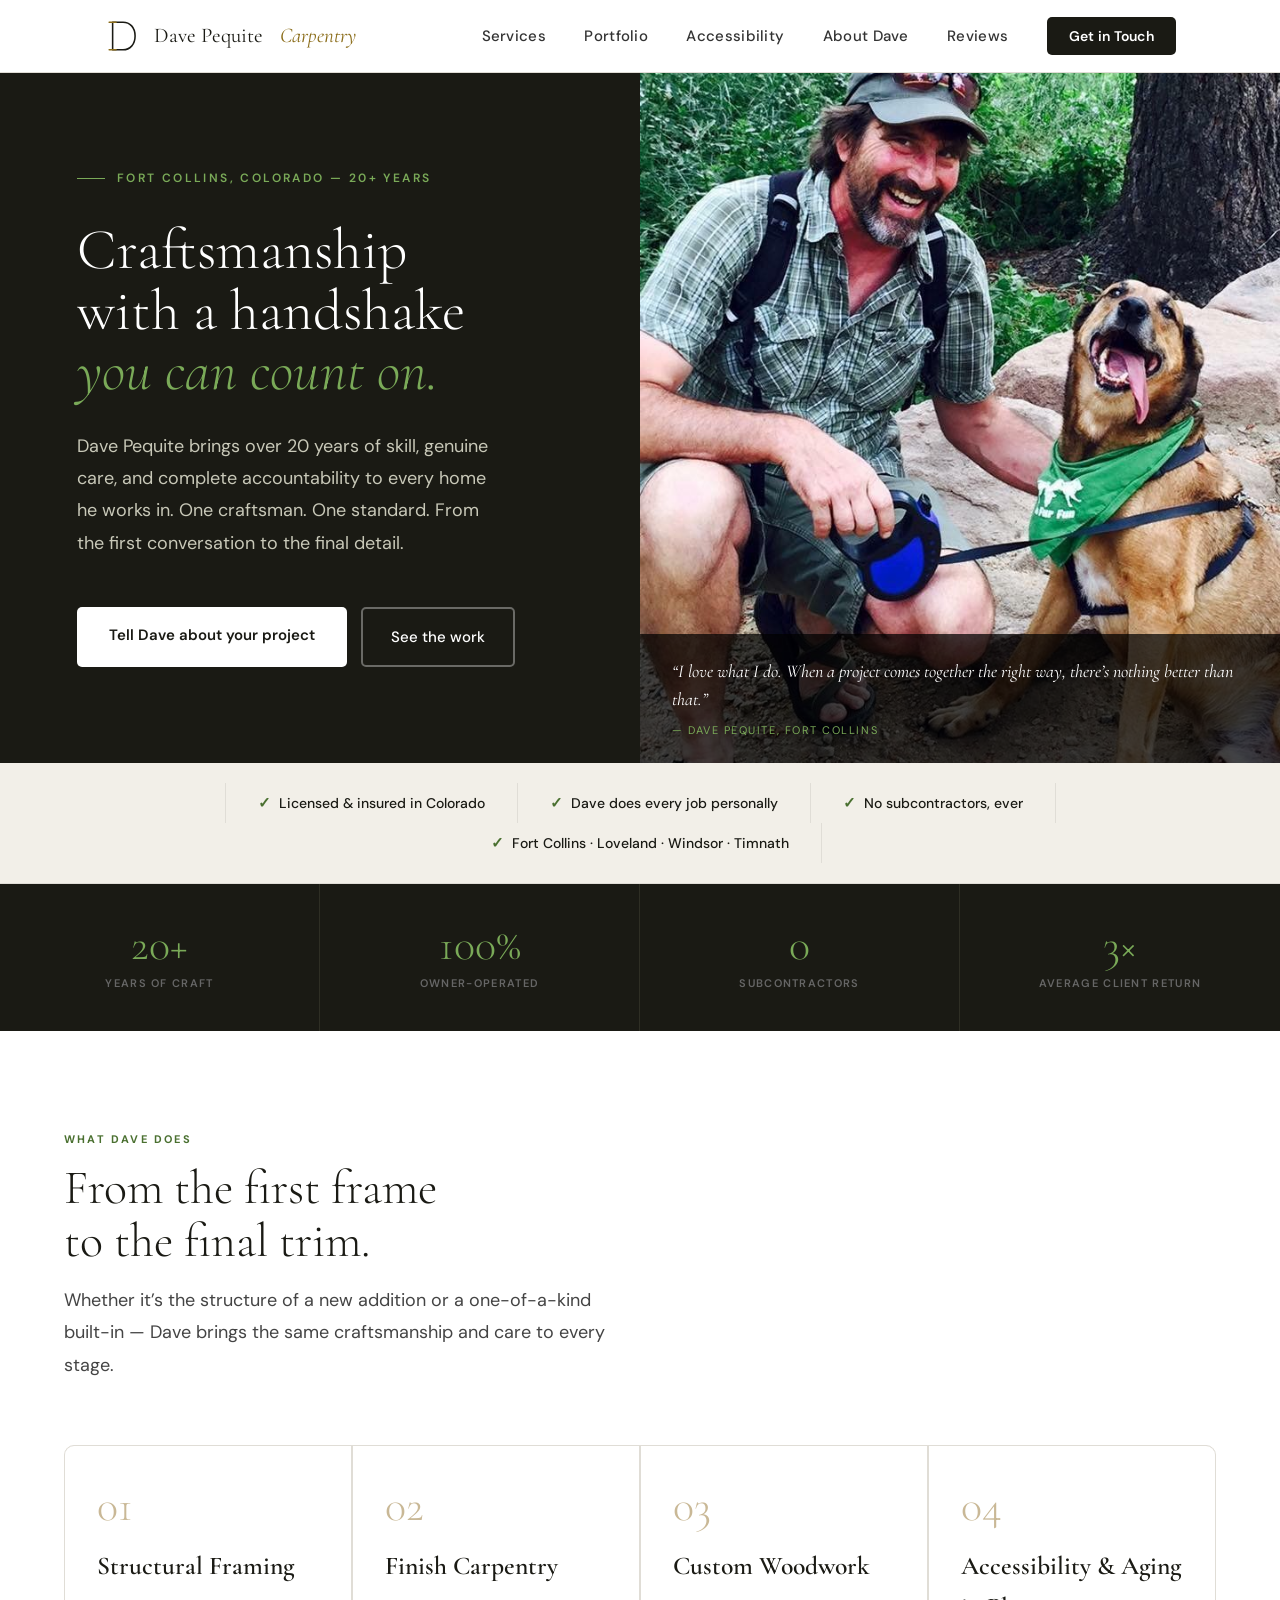
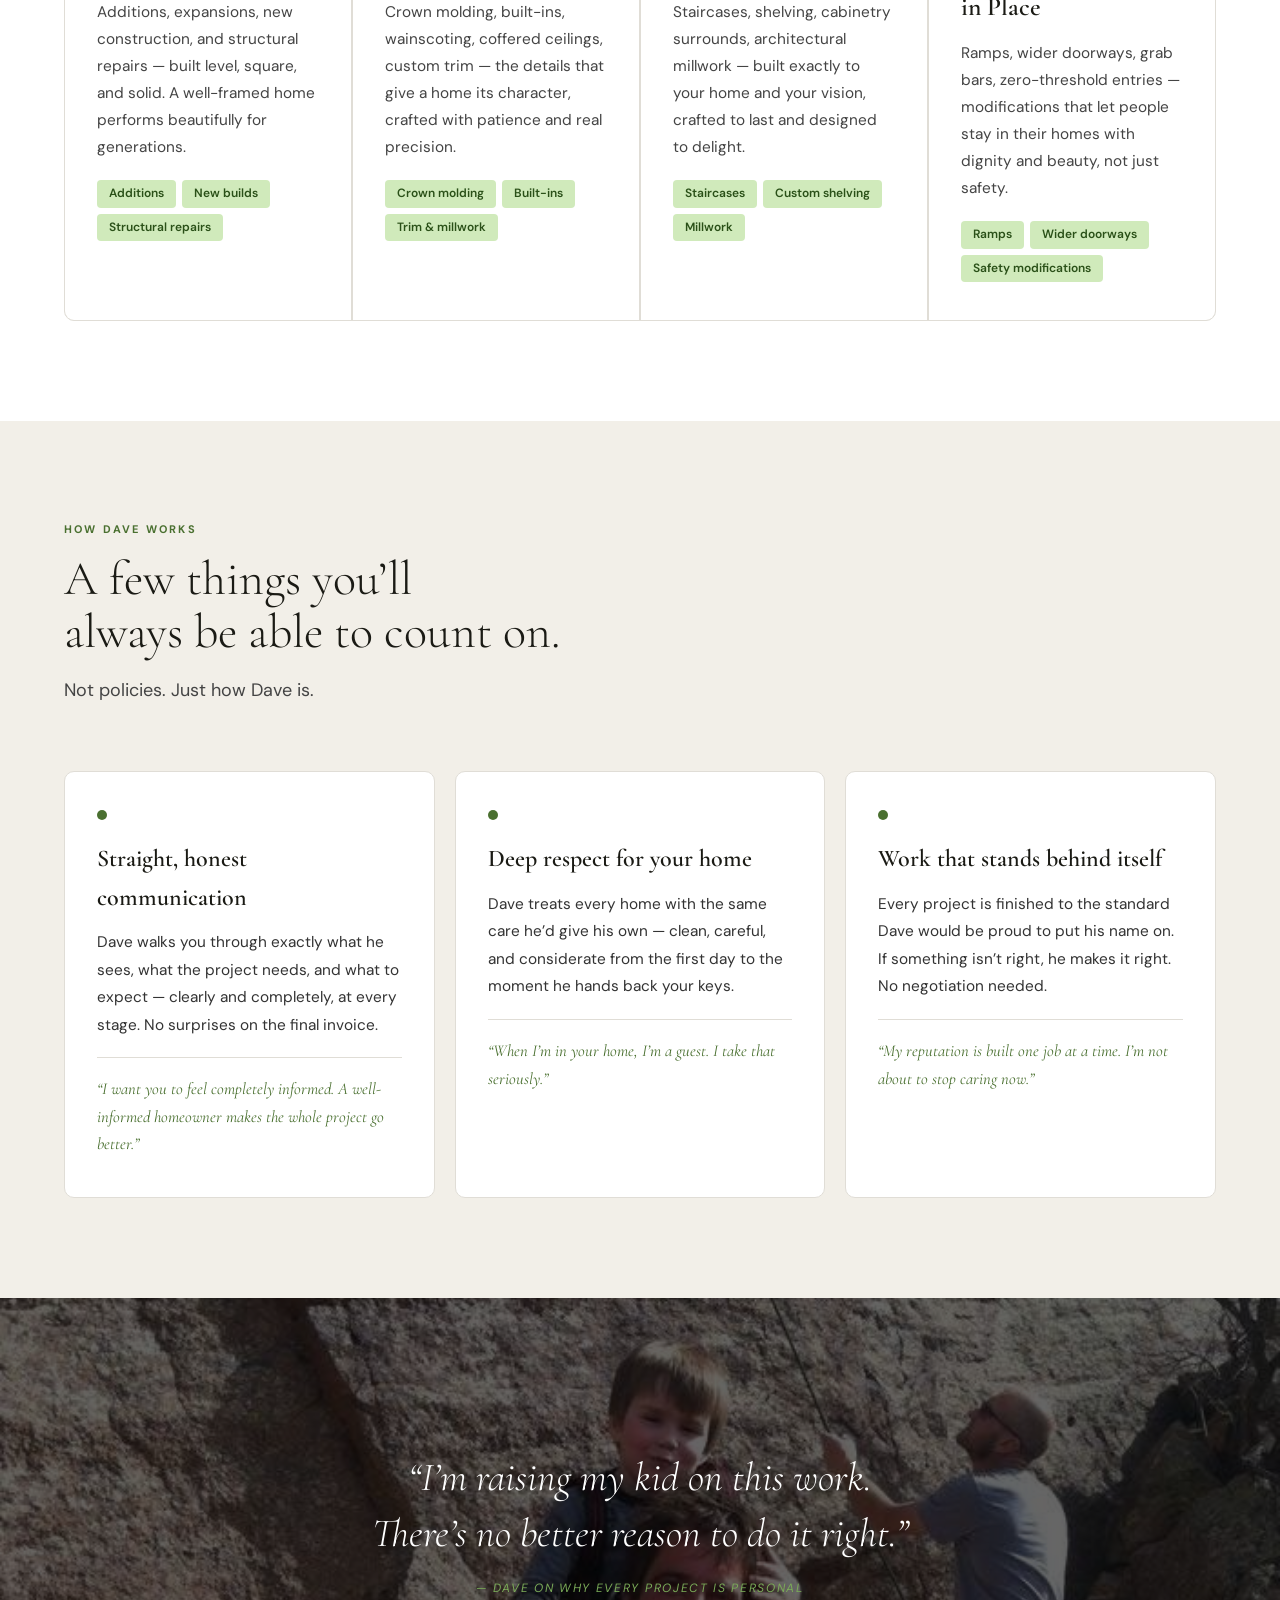
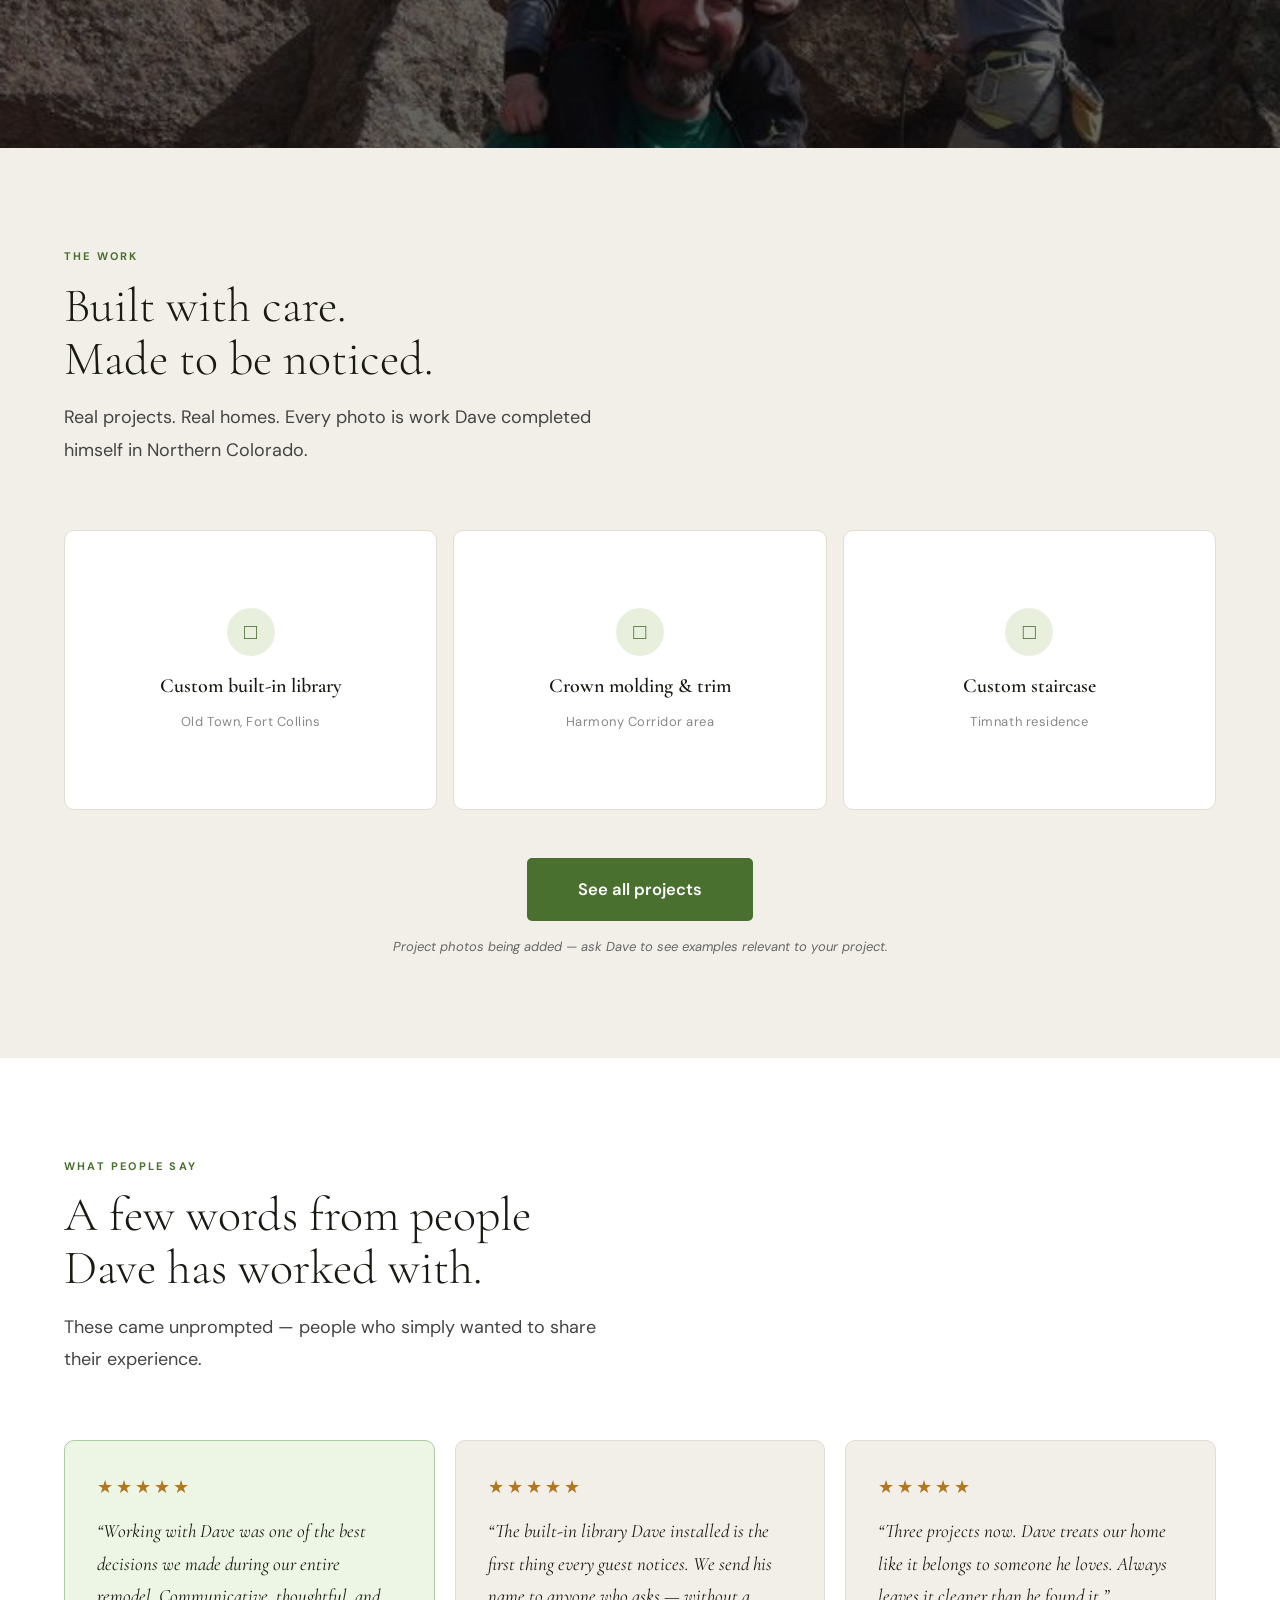
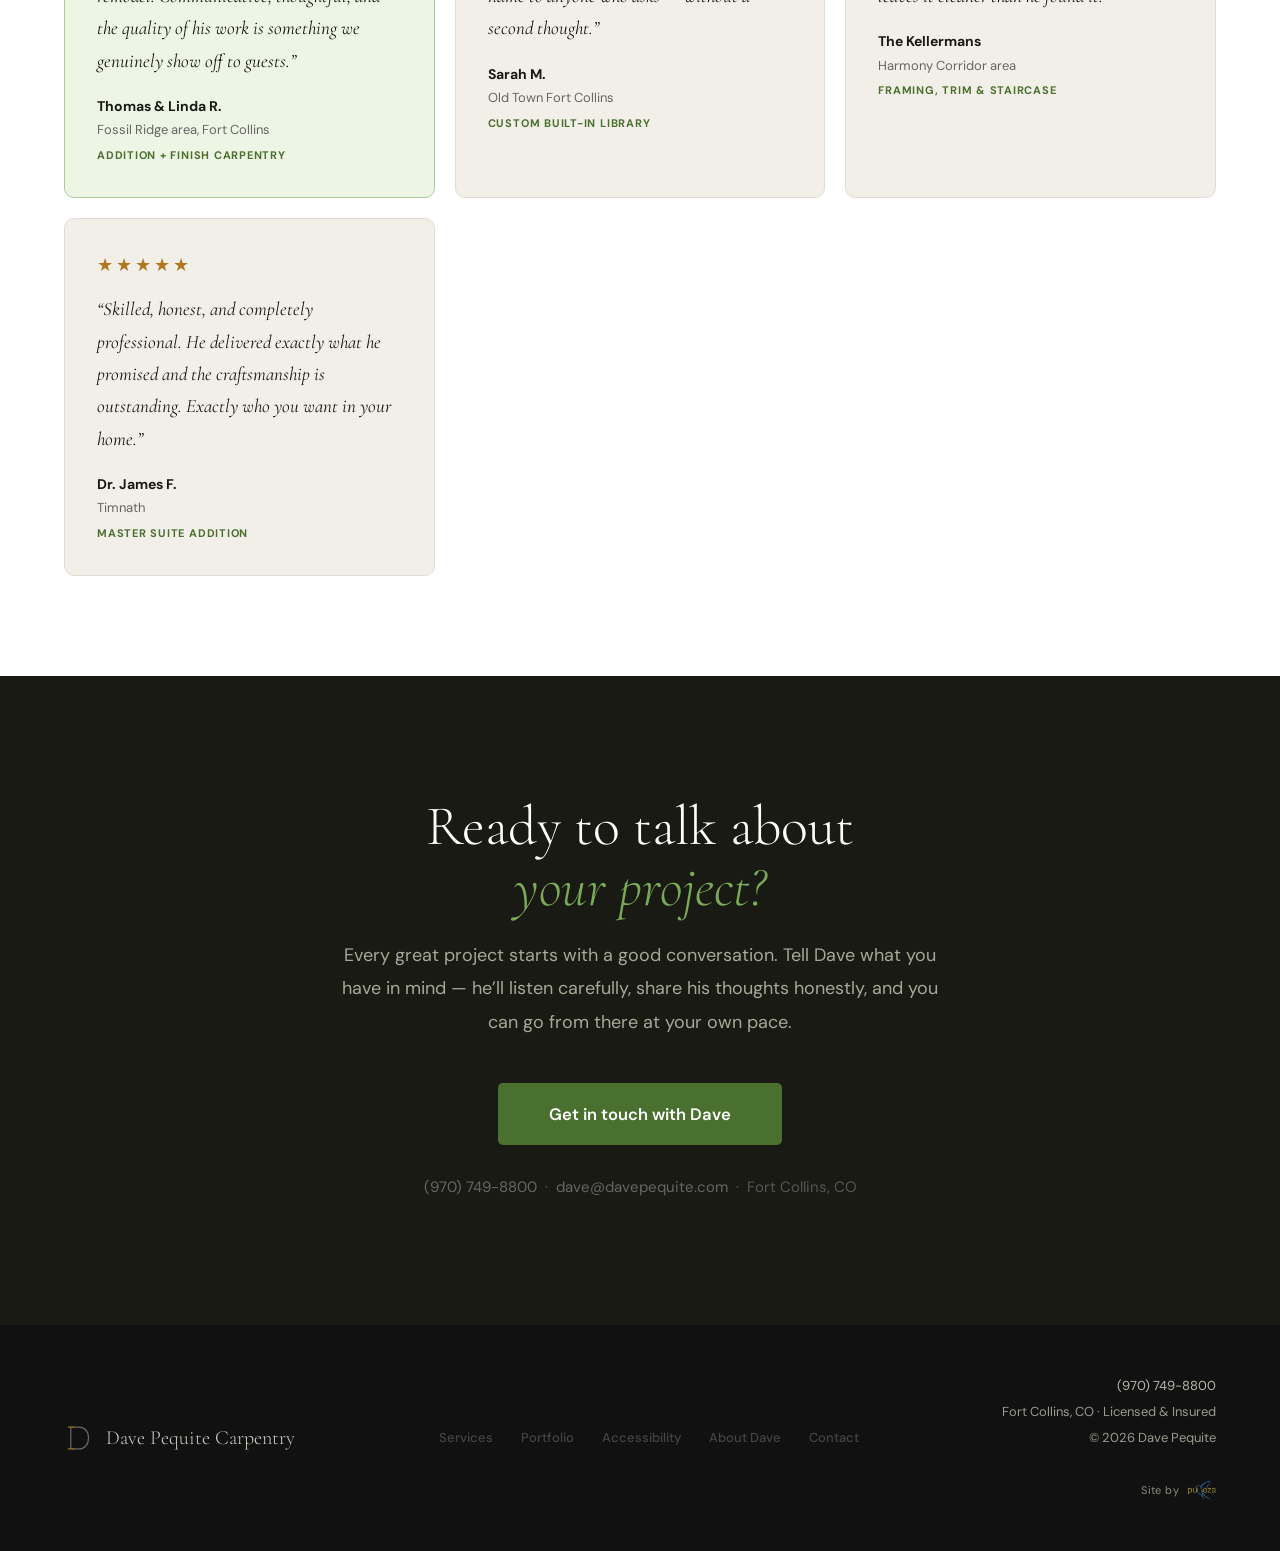
==== commit 8a6f3bdb: "Rename index (5).html to index.html" ====
--- a/index.html
+++ b/index.html
@@ -237,7 +237,7 @@
 .svc:hover{background:var(--warm)}
 .svc-num{
   font-family:var(--serif);font-size:44px;
-  font-weight:300;color:#E8E8E0;line-height:1;margin-bottom:18px
+  font-weight:300;color:#C9B896;line-height:1;margin-bottom:18px
 }
 .svc-title{
   font-family:var(--serif);font-size:clamp(20px,2vw,26px);
@@ -413,17 +413,18 @@
 }
 .footer-brand{
   font-family:var(--serif);font-size:20px;
-  color:#666;font-weight:300;
+  color:#CFCFC4;font-weight:300;transition:color .2s;
   display:flex;align-items:center;gap:12px
 }
+.footer-brand:hover{color:#fff}
 .footer-nav{display:flex;gap:28px;flex-wrap:wrap}
 .footer-nav a{
   font-size:13px;font-weight:500;color:#444;
   transition:color .2s
 }
 .footer-nav a:hover{color:var(--sage)}
-.footer-info{font-size:13px;color:#444;line-height:2;text-align:right}
-.footer-info a{color:#555;transition:color .2s}
+.footer-info{font-size:13px;color:#9A9A8E;line-height:2;text-align:right}
+.footer-info a{color:#B8B8AC;transition:color .2s}
 .footer-info a:hover{color:var(--sage)}
 
 /* ── RESPONSIVE ───────────────────────────────── */
@@ -709,8 +710,8 @@
       <a href="tel:+19707498800">(970) 749-8800</a><br>
       Fort Collins, CO &middot; Licensed &amp; Insured<br>
       &copy; 2026 Dave Pequite<br><br>
-      <a href="mailto:multigrano@gmail.com?subject=Website%20Inquiry" style="display:inline-flex;align-items:center;gap:8px;opacity:.55;transition:opacity .2s" onmouseover="this.style.opacity=1" onmouseout="this.style.opacity=.55">
-        <span style="font-size:11px;color:#555;letter-spacing:.04em">Site by</span>
+      <a href="mailto:multigrano@gmail.com?subject=Website%20Inquiry" style="display:inline-flex;align-items:center;gap:8px;opacity:.9;transition:opacity .2s" onmouseover="this.style.opacity=1" onmouseout="this.style.opacity=.9">
+        <span style="font-size:11px;color:#9A9A8E;letter-spacing:.04em">Site by</span>
         <img src="[data-uri]" alt="Pureza Digital" style="height:24px;width:auto;display:block">
       </a>
     </div>
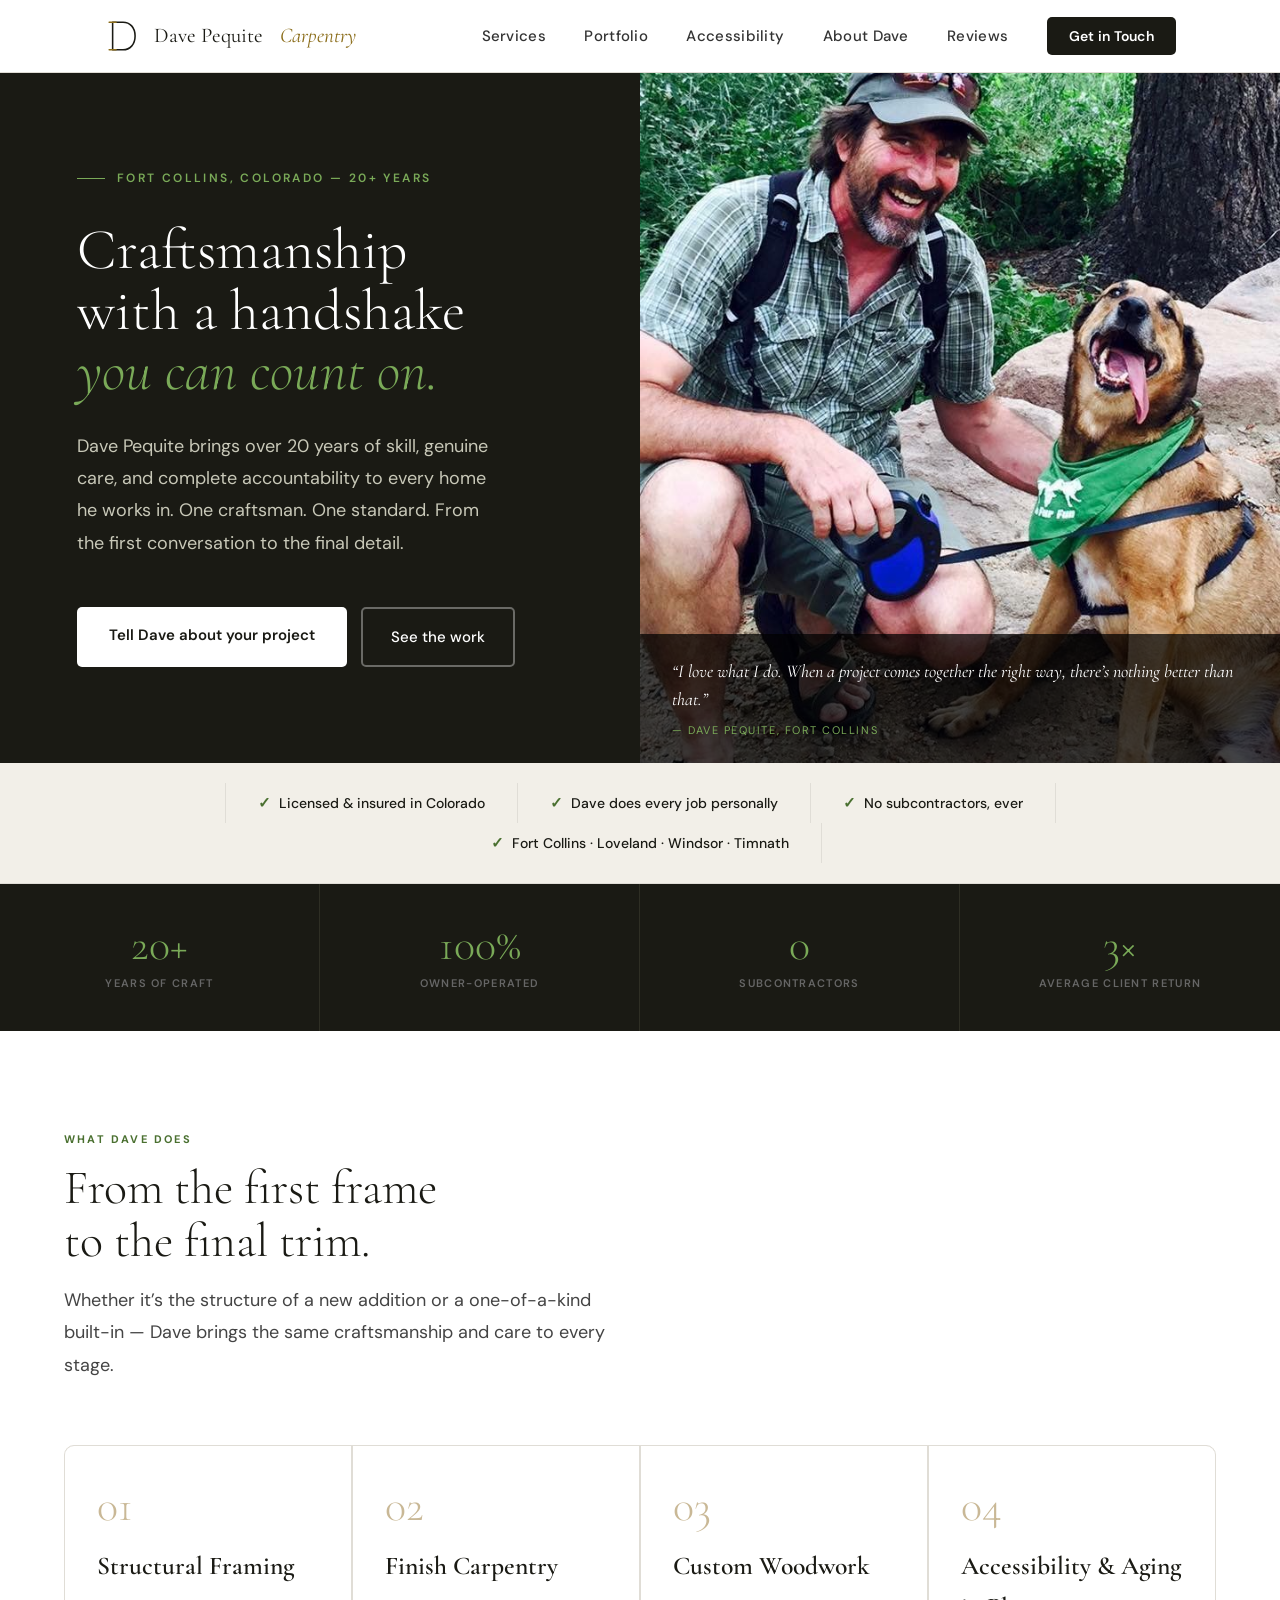
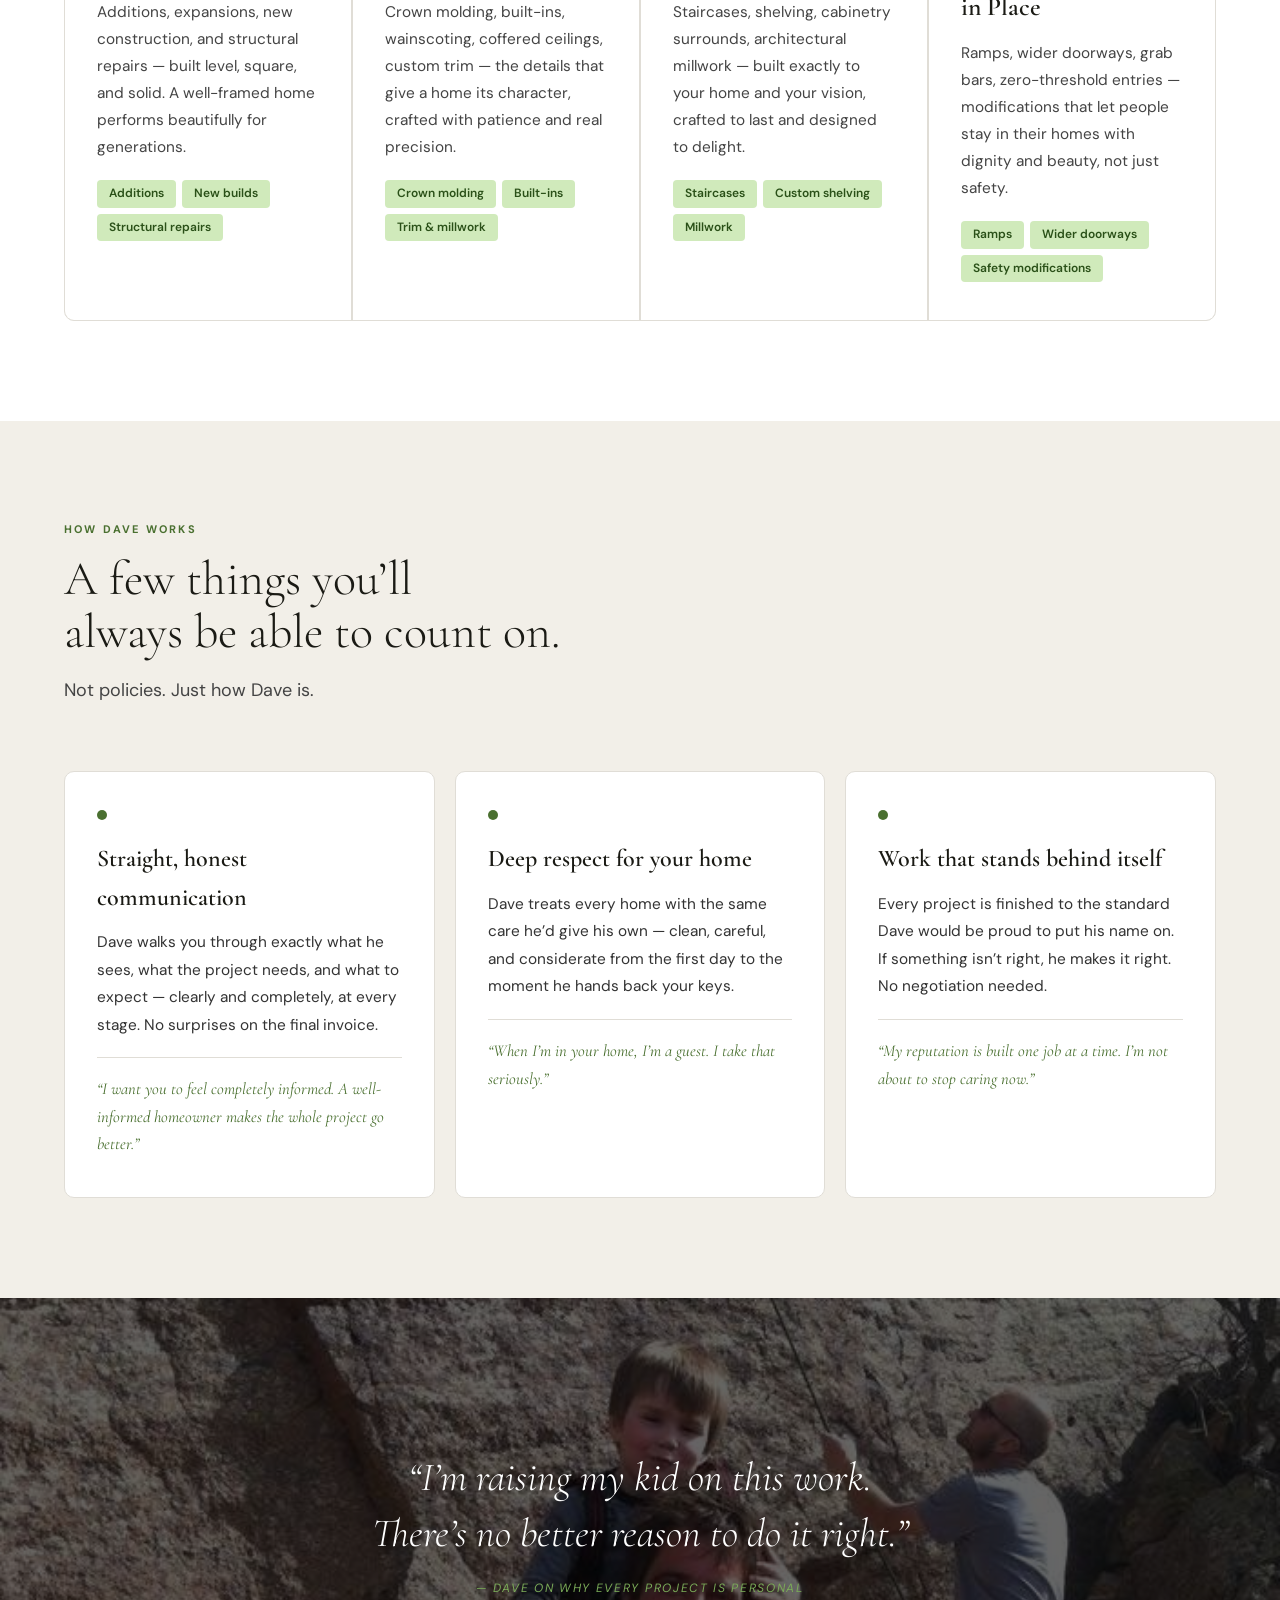
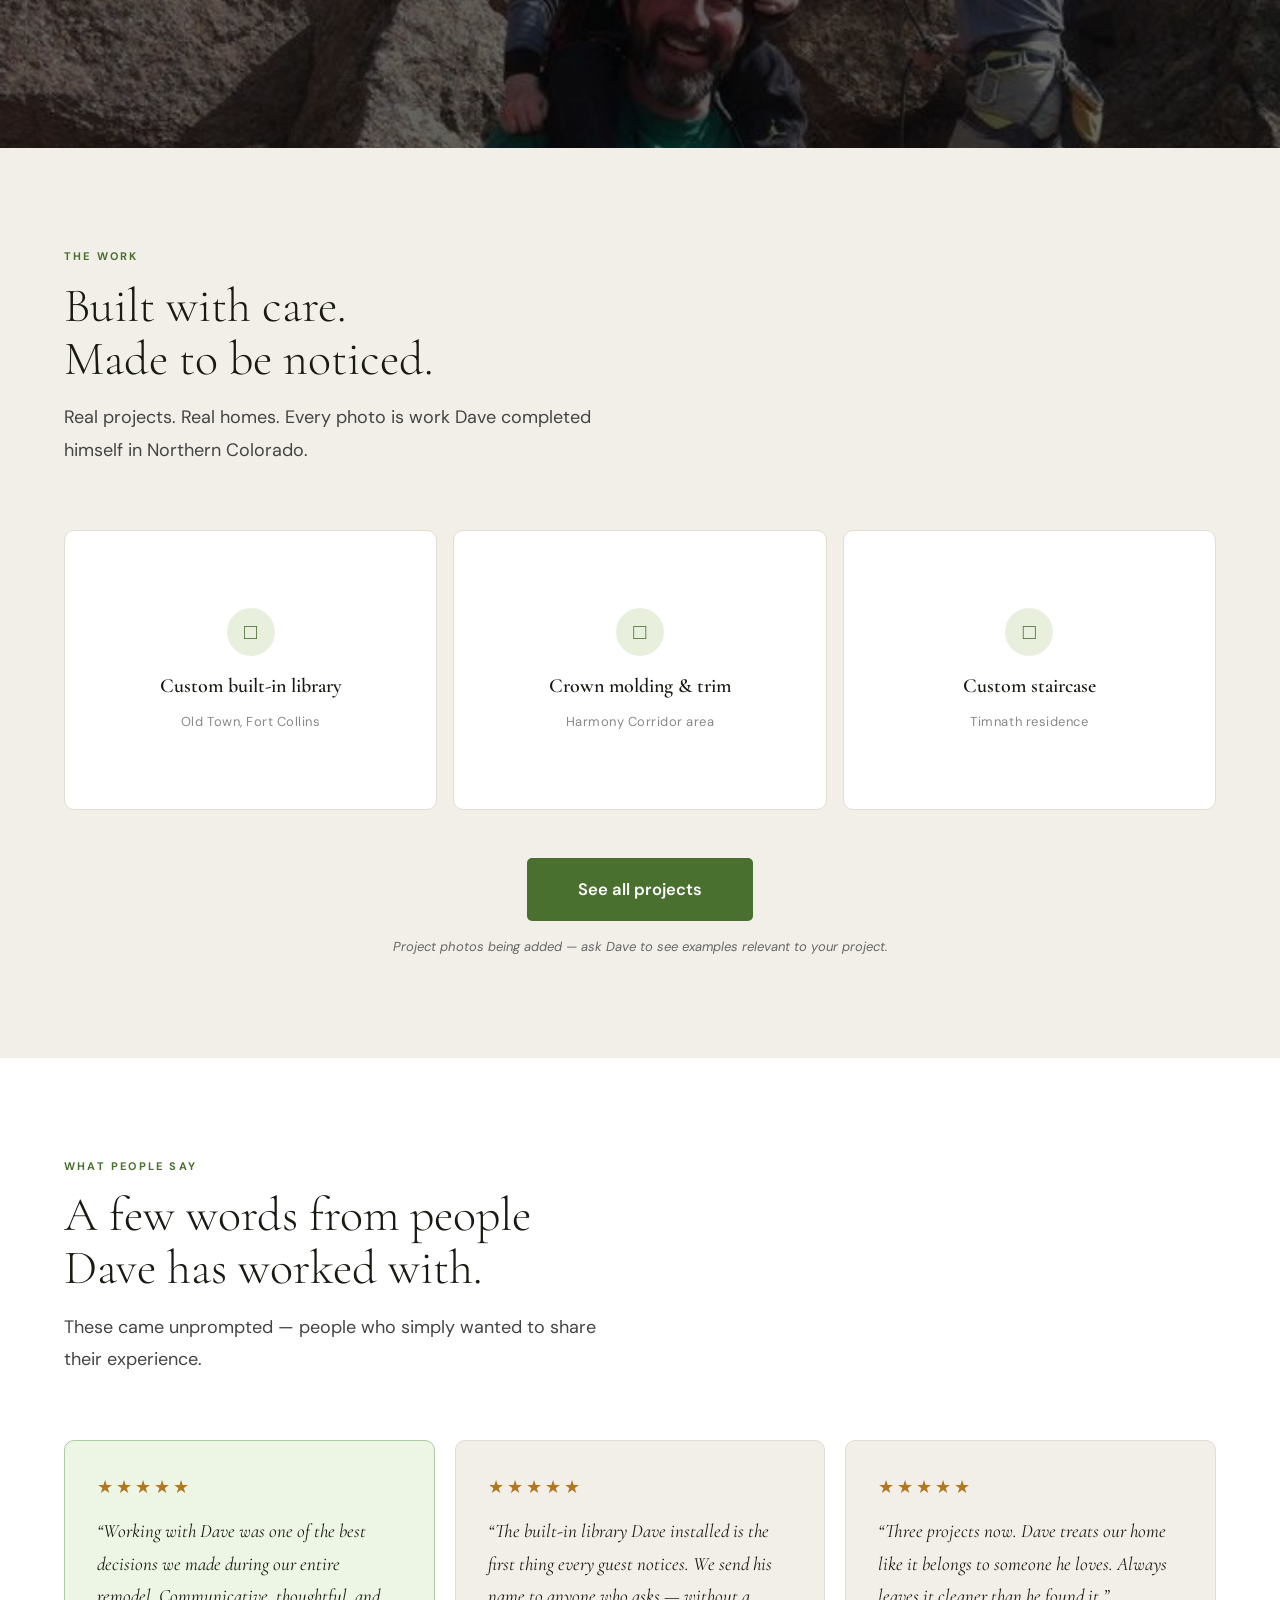
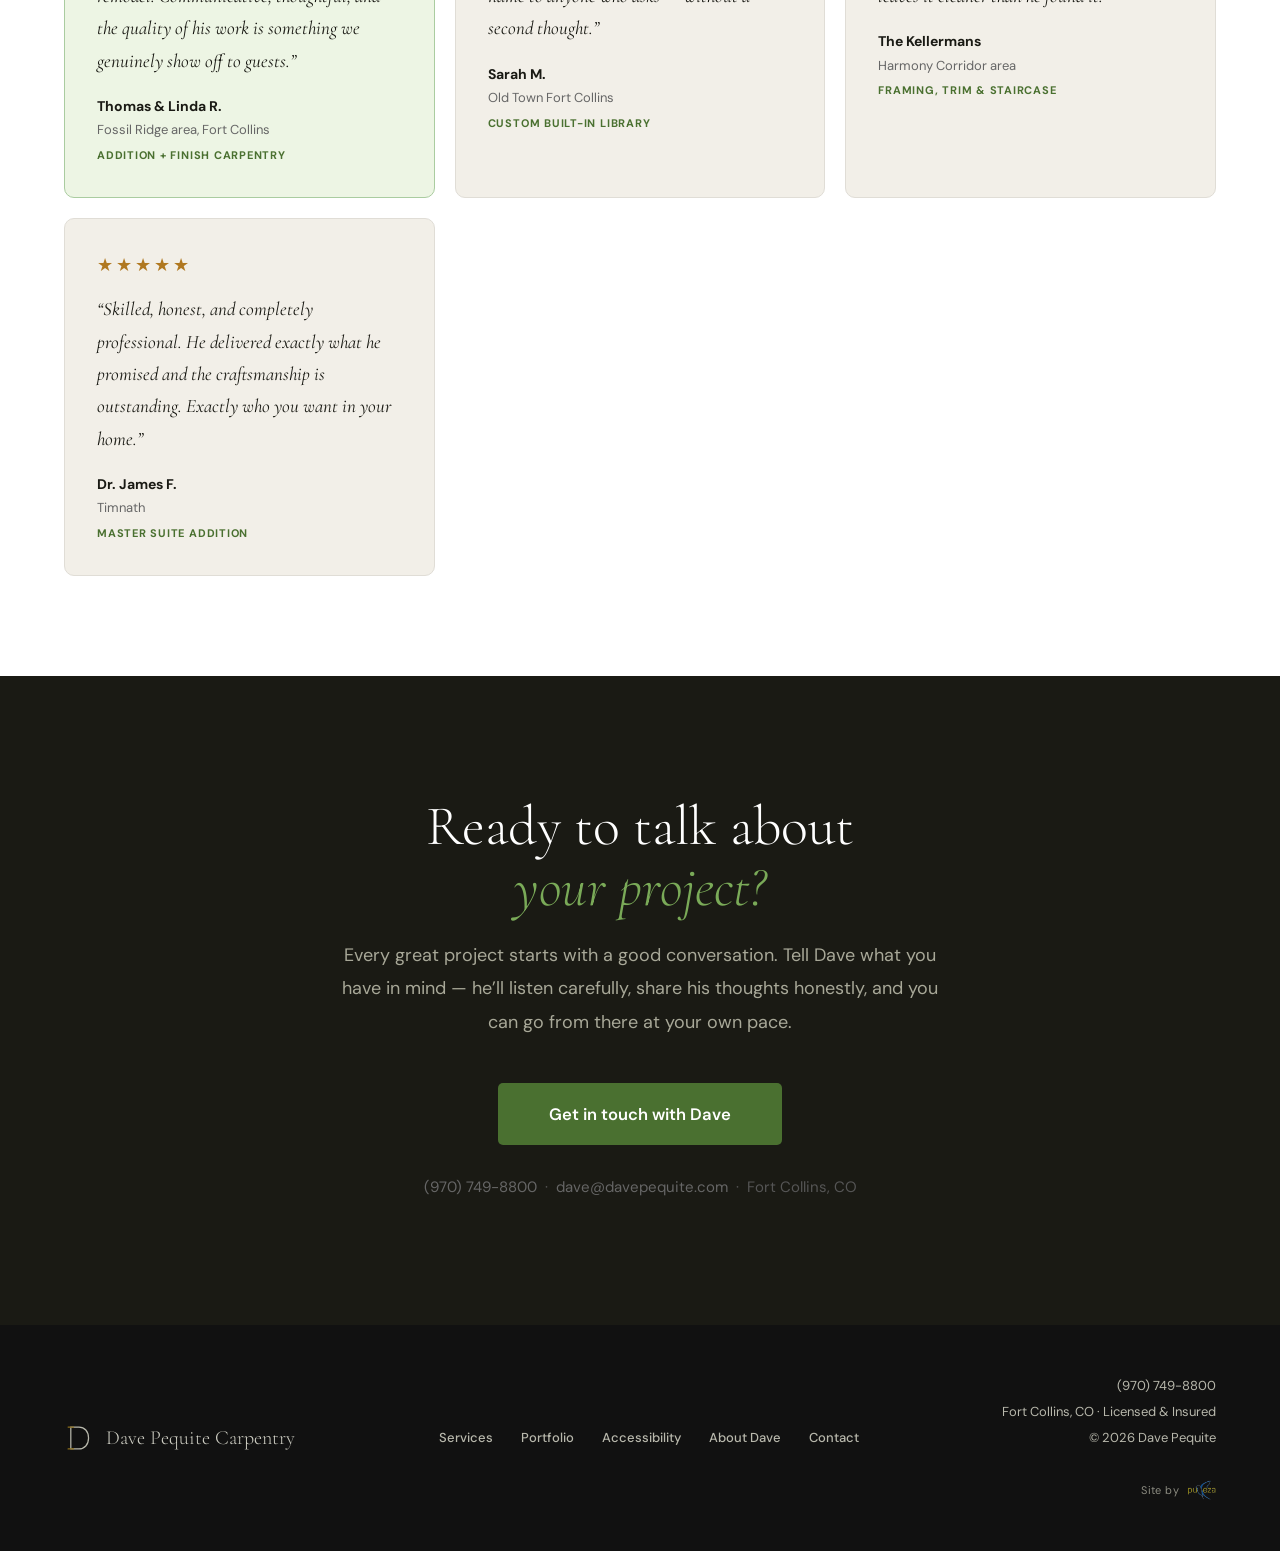
==== commit a769f3e9: "Rename index (5).html to index.html" ====
--- a/index.html
+++ b/index.html
@@ -419,11 +419,11 @@
 .footer-brand:hover{color:#fff}
 .footer-nav{display:flex;gap:28px;flex-wrap:wrap}
 .footer-nav a{
-  font-size:13px;font-weight:500;color:#444;
+  font-size:13px;font-weight:500;color:#B8B8AC;
   transition:color .2s
 }
 .footer-nav a:hover{color:var(--sage)}
-.footer-info{font-size:13px;color:#9A9A8E;line-height:2;text-align:right}
+.footer-info{font-size:13px;color:#B8B8AC;line-height:2;text-align:right}
 .footer-info a{color:#B8B8AC;transition:color .2s}
 .footer-info a:hover{color:var(--sage)}
 
@@ -468,11 +468,11 @@
       Dave Pequite <em>&nbsp;Carpentry</em>
     </a>
     <ul class="nav-links">
-      <li><a href="#services">Services</a></li>
+      <li><a href="index.html#services">Services</a></li>
       <li><a href="portfolio.html">Portfolio</a></li>
       <li><a href="accessibility.html">Accessibility</a></li>
       <li><a href="about.html">About Dave</a></li>
-      <li><a href="#reviews">Reviews</a></li>
+      <li><a href="index.html#reviews">Reviews</a></li>
       <li><a href="contact.html" class="nav-cta">Get in Touch</a></li>
     </ul>
     <button class="nav-hamburger" id="hamburger" aria-label="Open menu">
@@ -480,11 +480,11 @@
     </button>
   </div>
   <nav class="nav-mobile" id="navMobile">
-    <a href="#services">Services</a>
+    <a href="index.html#services">Services</a>
     <a href="portfolio.html">Portfolio</a>
     <a href="accessibility.html">Accessibility</a>
     <a href="about.html">About Dave</a>
-    <a href="#reviews">Reviews</a>
+    <a href="index.html#reviews">Reviews</a>
     <a href="contact.html" class="nav-cta">Get in Touch</a>
   </nav>
 </nav>
@@ -693,14 +693,14 @@
   <div class="footer-wrap">
     <div class="footer-brand">
       <svg width="30" height="30" viewBox="0 0 44 44" fill="none">
-        <path d="M10 6L10 38L22 38C30 38 36 32 36 22C36 12 30 6 22 6Z" stroke="#666" stroke-width="1.8" fill="none"/>
+        <path d="M10 6L10 38L22 38C30 38 36 32 36 22C36 12 30 6 22 6Z" stroke="#B8B8AC" stroke-width="1.8" fill="none"/>
         <line x1="6" y1="6" x2="14" y2="6" stroke="#8B6D1A" stroke-width="1.8" stroke-linecap="round"/>
         <line x1="6" y1="38" x2="14" y2="38" stroke="#8B6D1A" stroke-width="1.8" stroke-linecap="round"/>
       </svg>
       Dave Pequite Carpentry
     </div>
     <nav class="footer-nav">
-      <a href="#services">Services</a>
+      <a href="index.html#services">Services</a>
       <a href="portfolio.html">Portfolio</a>
       <a href="accessibility.html">Accessibility</a>
       <a href="about.html">About Dave</a>
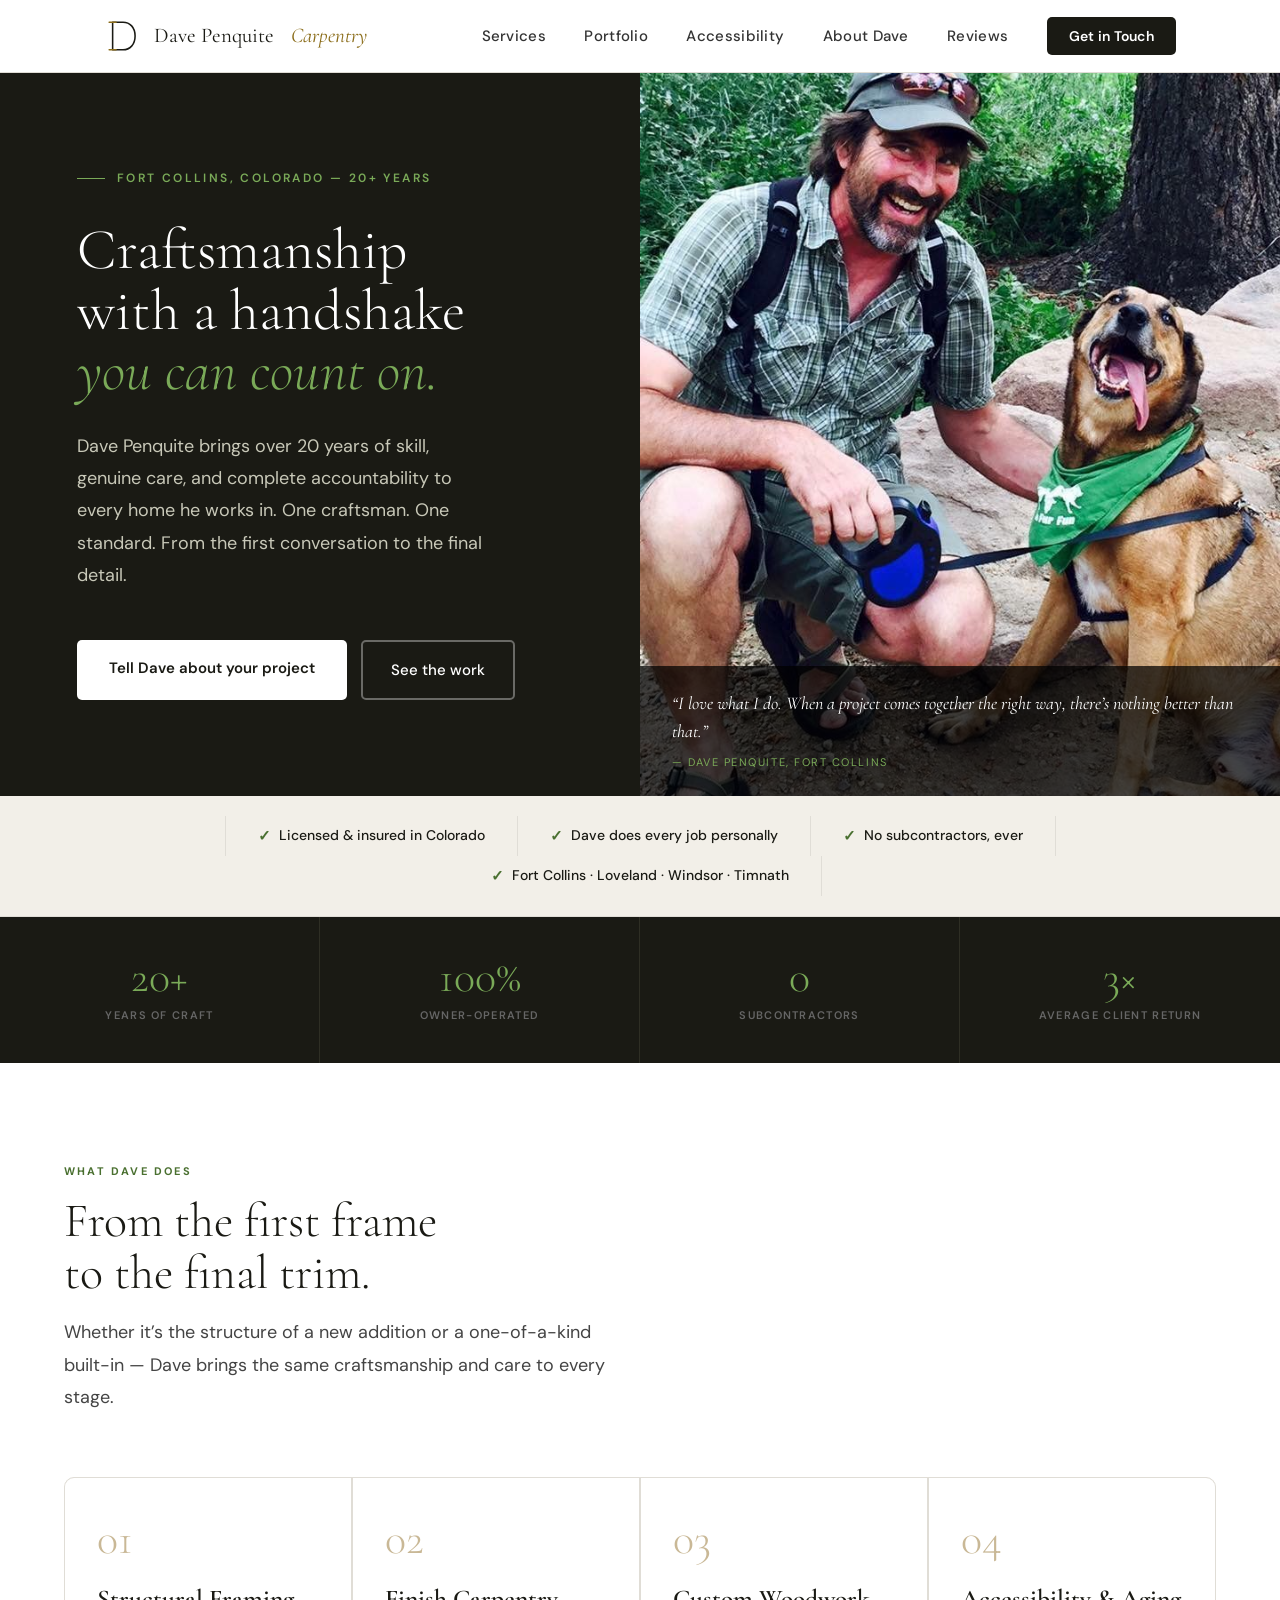
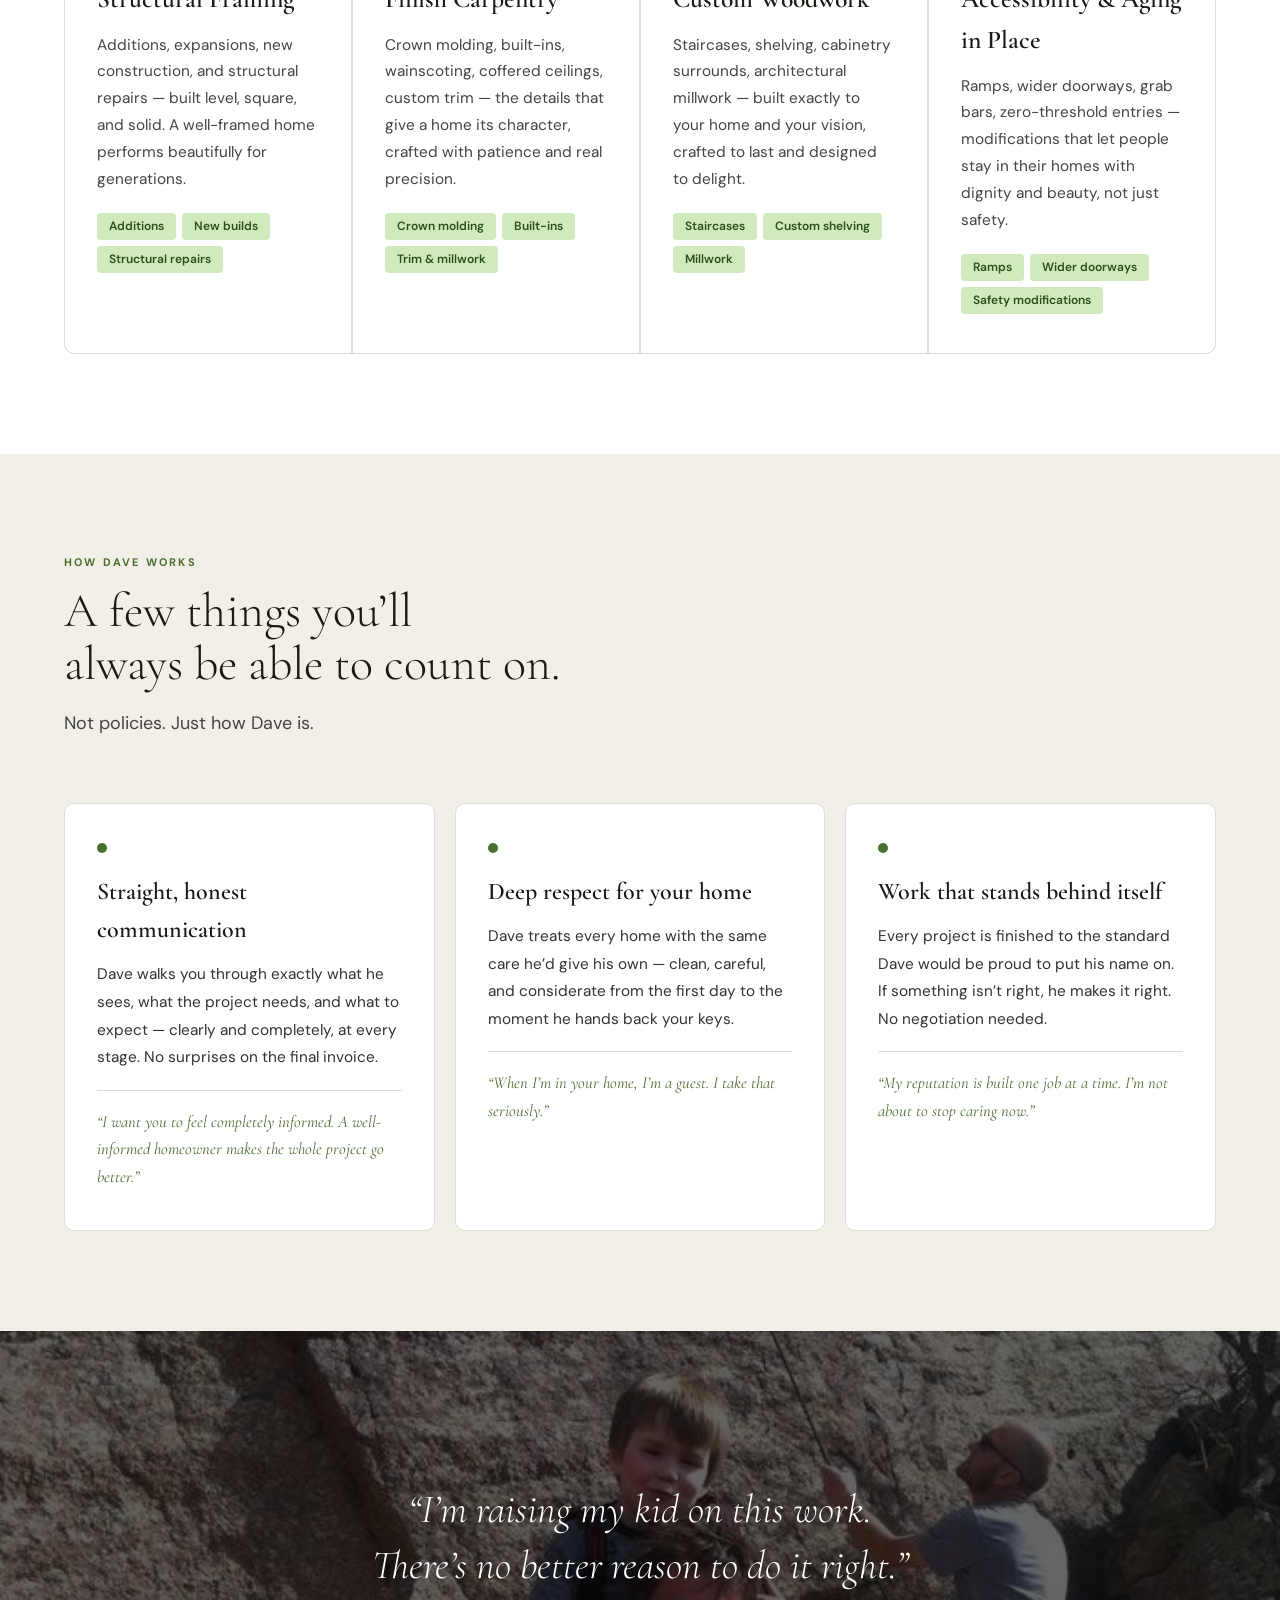
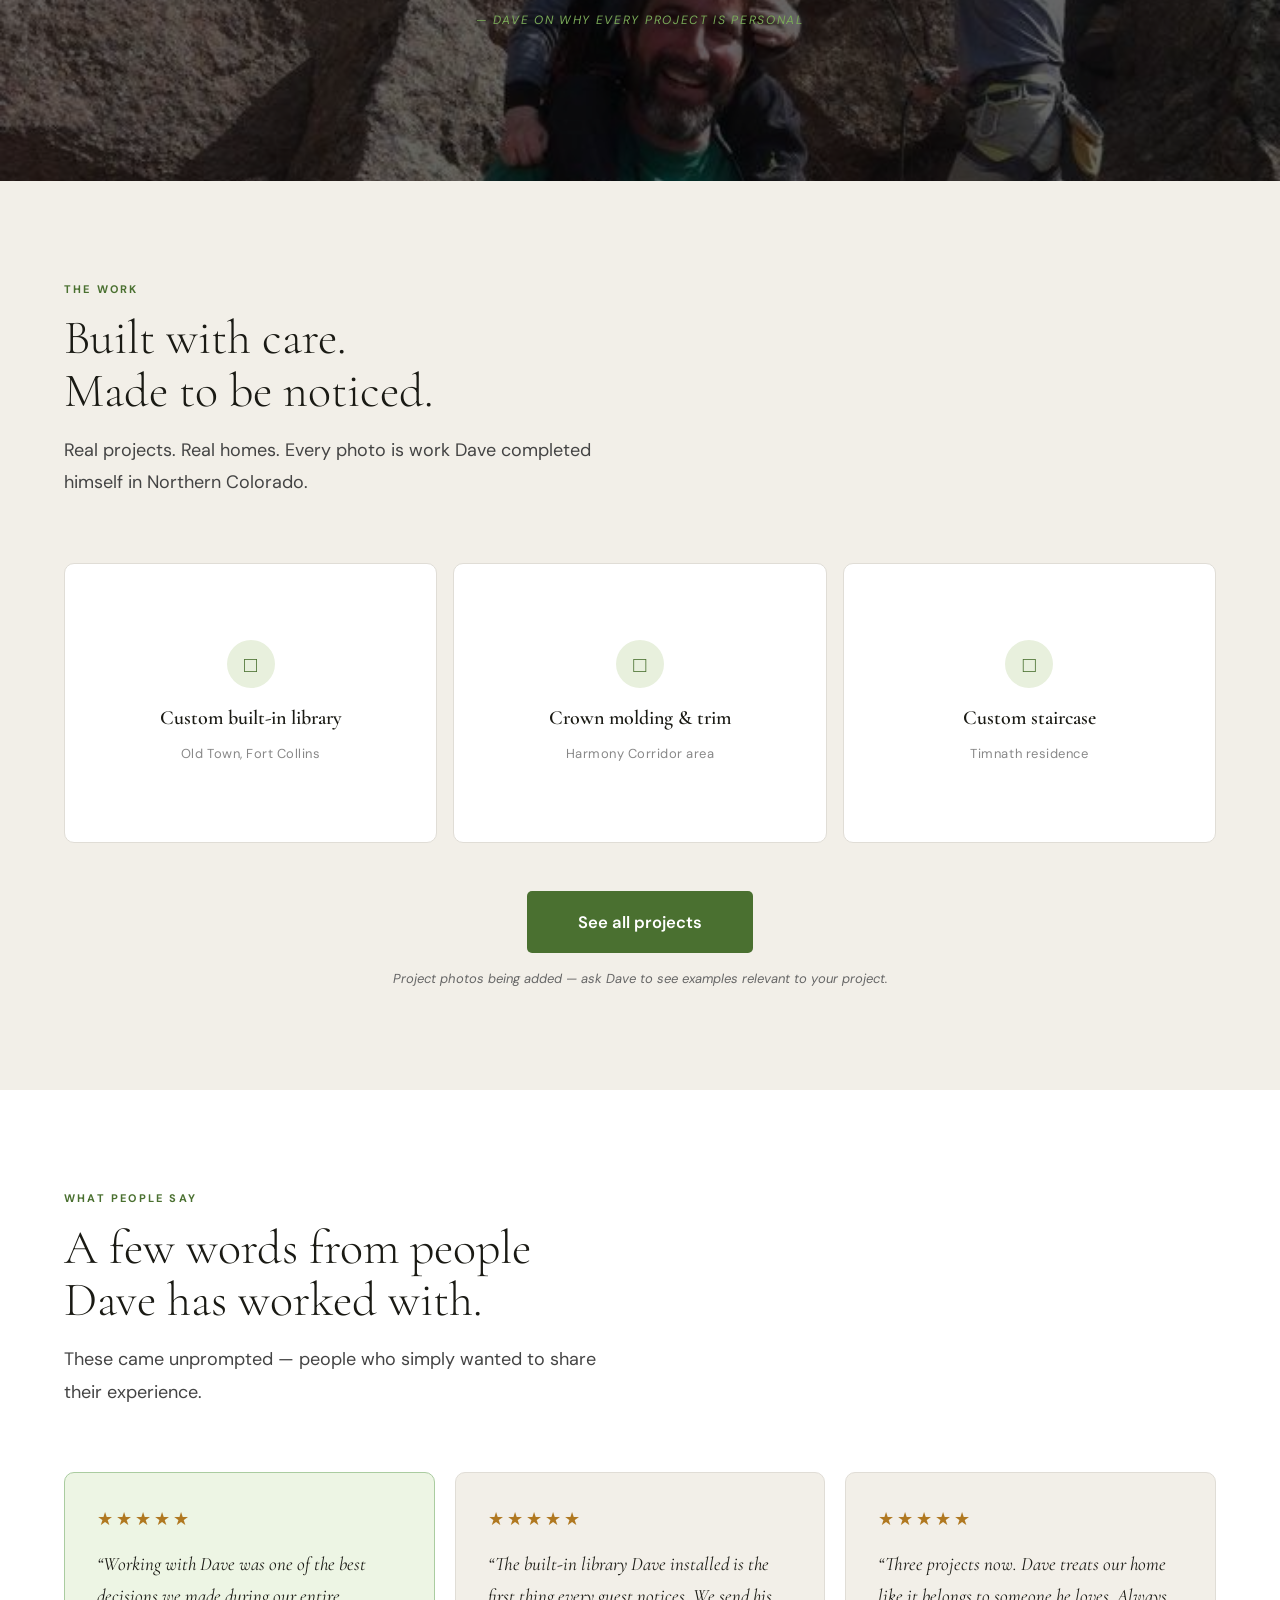
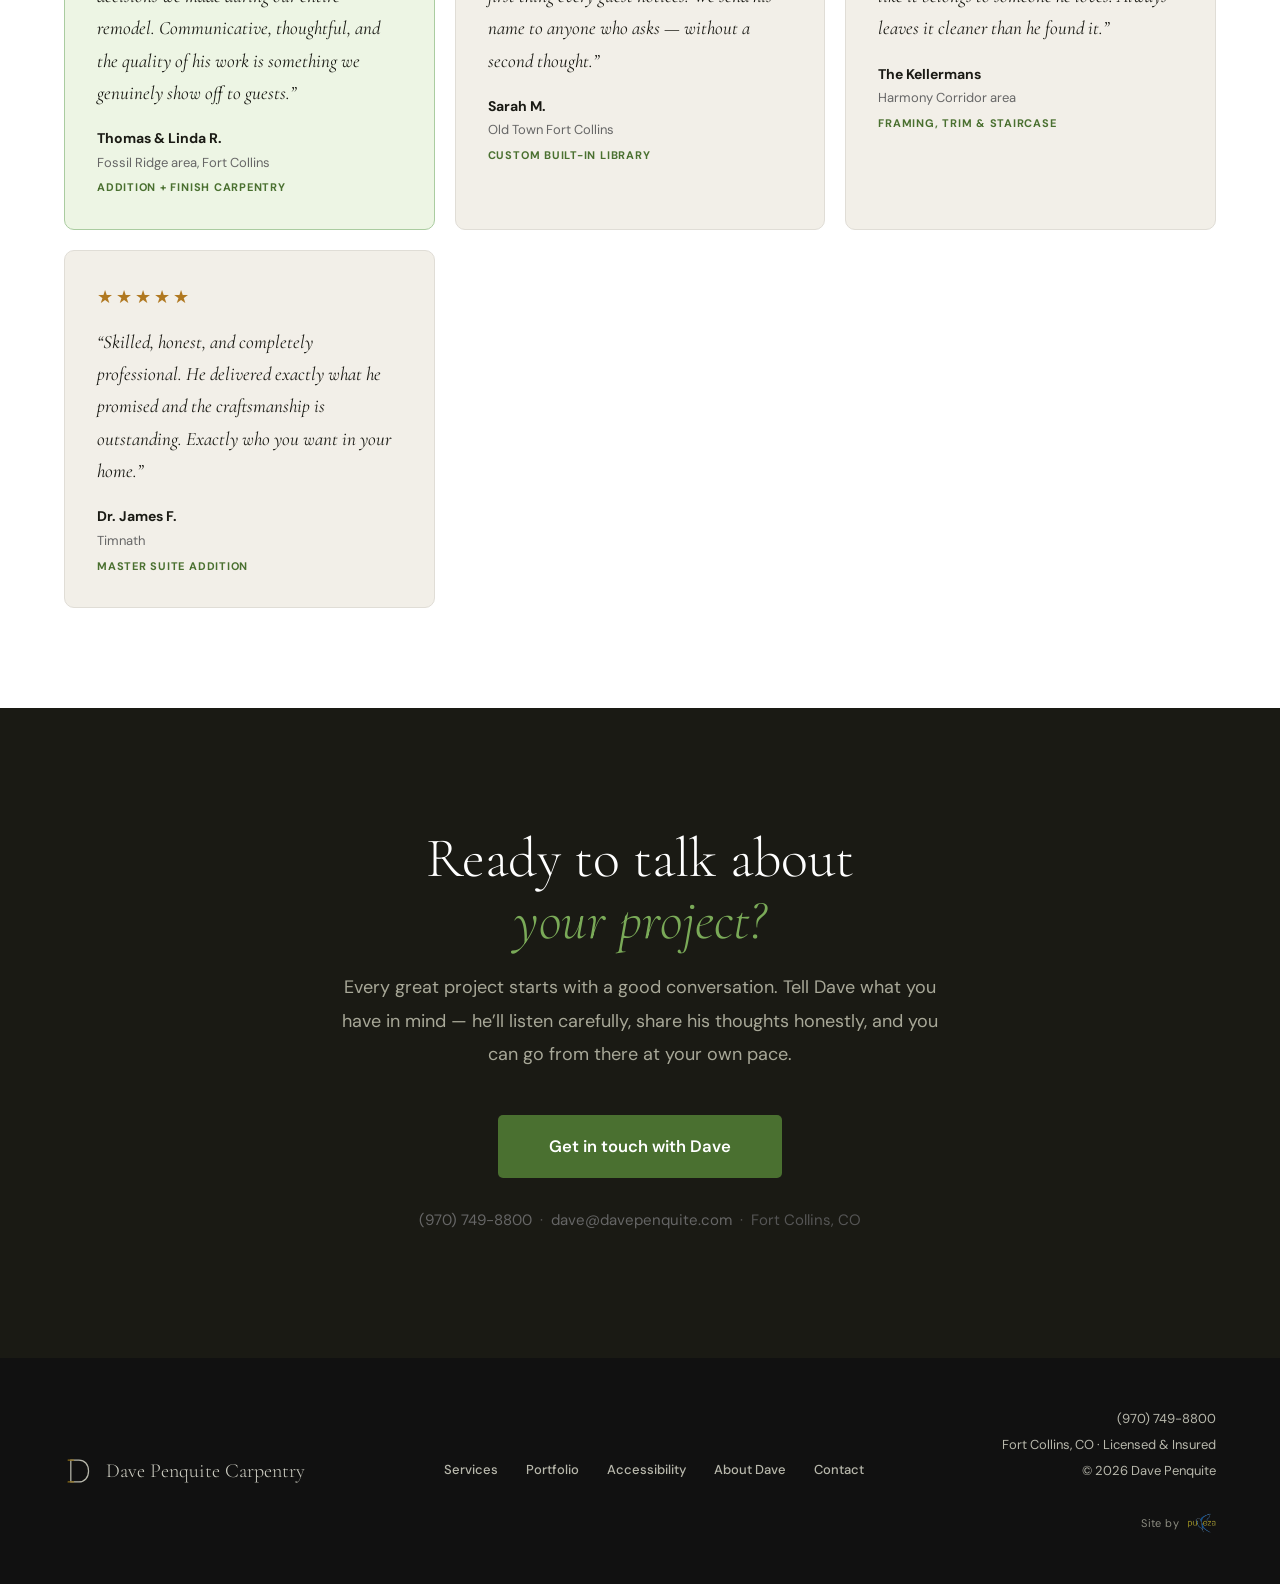
==== commit c76bbb53: "Add files via upload" ====
--- a/index.html
+++ b/index.html
@@ -3,9 +3,9 @@
 <head>
 <meta charset="UTF-8">
 <meta name="viewport" content="width=device-width, initial-scale=1.0">
-<meta name="description" content="Dave Pequite — Independent framing and finish carpenter in Fort Collins, Colorado. 20+ years of craftsmanship, honesty, and care. Serving Fort Collins, Loveland, Windsor, and Timnath.">
+<meta name="description" content="Dave Penquite — Independent framing and finish carpenter in Fort Collins, Colorado. 20+ years of craftsmanship, honesty, and care. Serving Fort Collins, Loveland, Windsor, and Timnath.">
 <meta name="keywords" content="Fort Collins carpenter, finish carpenter Fort Collins, framing contractor Fort Collins, custom woodwork Fort Collins, aging in place Fort Collins">
-<title>Dave Pequite Carpentry — Fort Collins, Colorado</title>
+<title>Dave Penquite Carpentry — Fort Collins, Colorado</title>
 <link rel="preconnect" href="https://fonts.googleapis.com">
 <link href="https://fonts.googleapis.com/css2?family=Cormorant+Garamond:ital,wght@0,300;0,400;0,600;1,300;1,400&family=DM+Sans:wght@400;500;600&display=swap" rel="stylesheet">
 <style>
@@ -465,7 +465,7 @@
         <line x1="6" y1="6" x2="14" y2="6" stroke="#8B6D1A" stroke-width="1.8" stroke-linecap="round"/>
         <line x1="6" y1="38" x2="14" y2="38" stroke="#8B6D1A" stroke-width="1.8" stroke-linecap="round"/>
       </svg>
-      Dave Pequite <em>&nbsp;Carpentry</em>
+      Dave Penquite <em>&nbsp;Carpentry</em>
     </a>
     <ul class="nav-links">
       <li><a href="index.html#services">Services</a></li>
@@ -494,17 +494,17 @@
   <div class="hero-text">
     <div class="hero-eyebrow">Fort Collins, Colorado &mdash; 20+ years</div>
     <h1 class="hero-h1">Craftsmanship<br>with a handshake<br><em>you can count on.</em></h1>
-    <p class="hero-p">Dave Pequite brings over 20 years of skill, genuine care, and complete accountability to every home he works in. One craftsman. One standard. From the first conversation to the final detail.</p>
+    <p class="hero-p">Dave Penquite brings over 20 years of skill, genuine care, and complete accountability to every home he works in. One craftsman. One standard. From the first conversation to the final detail.</p>
     <div class="btn-row">
       <a href="contact.html" class="btn-primary">Tell Dave about your project</a>
       <a href="portfolio.html" class="btn-secondary">See the work</a>
     </div>
   </div>
   <div class="hero-photo">
-    <img src="[data-uri]" alt="Dave Pequite — Fort Collins craftsman carpenter">
+    <img src="[data-uri]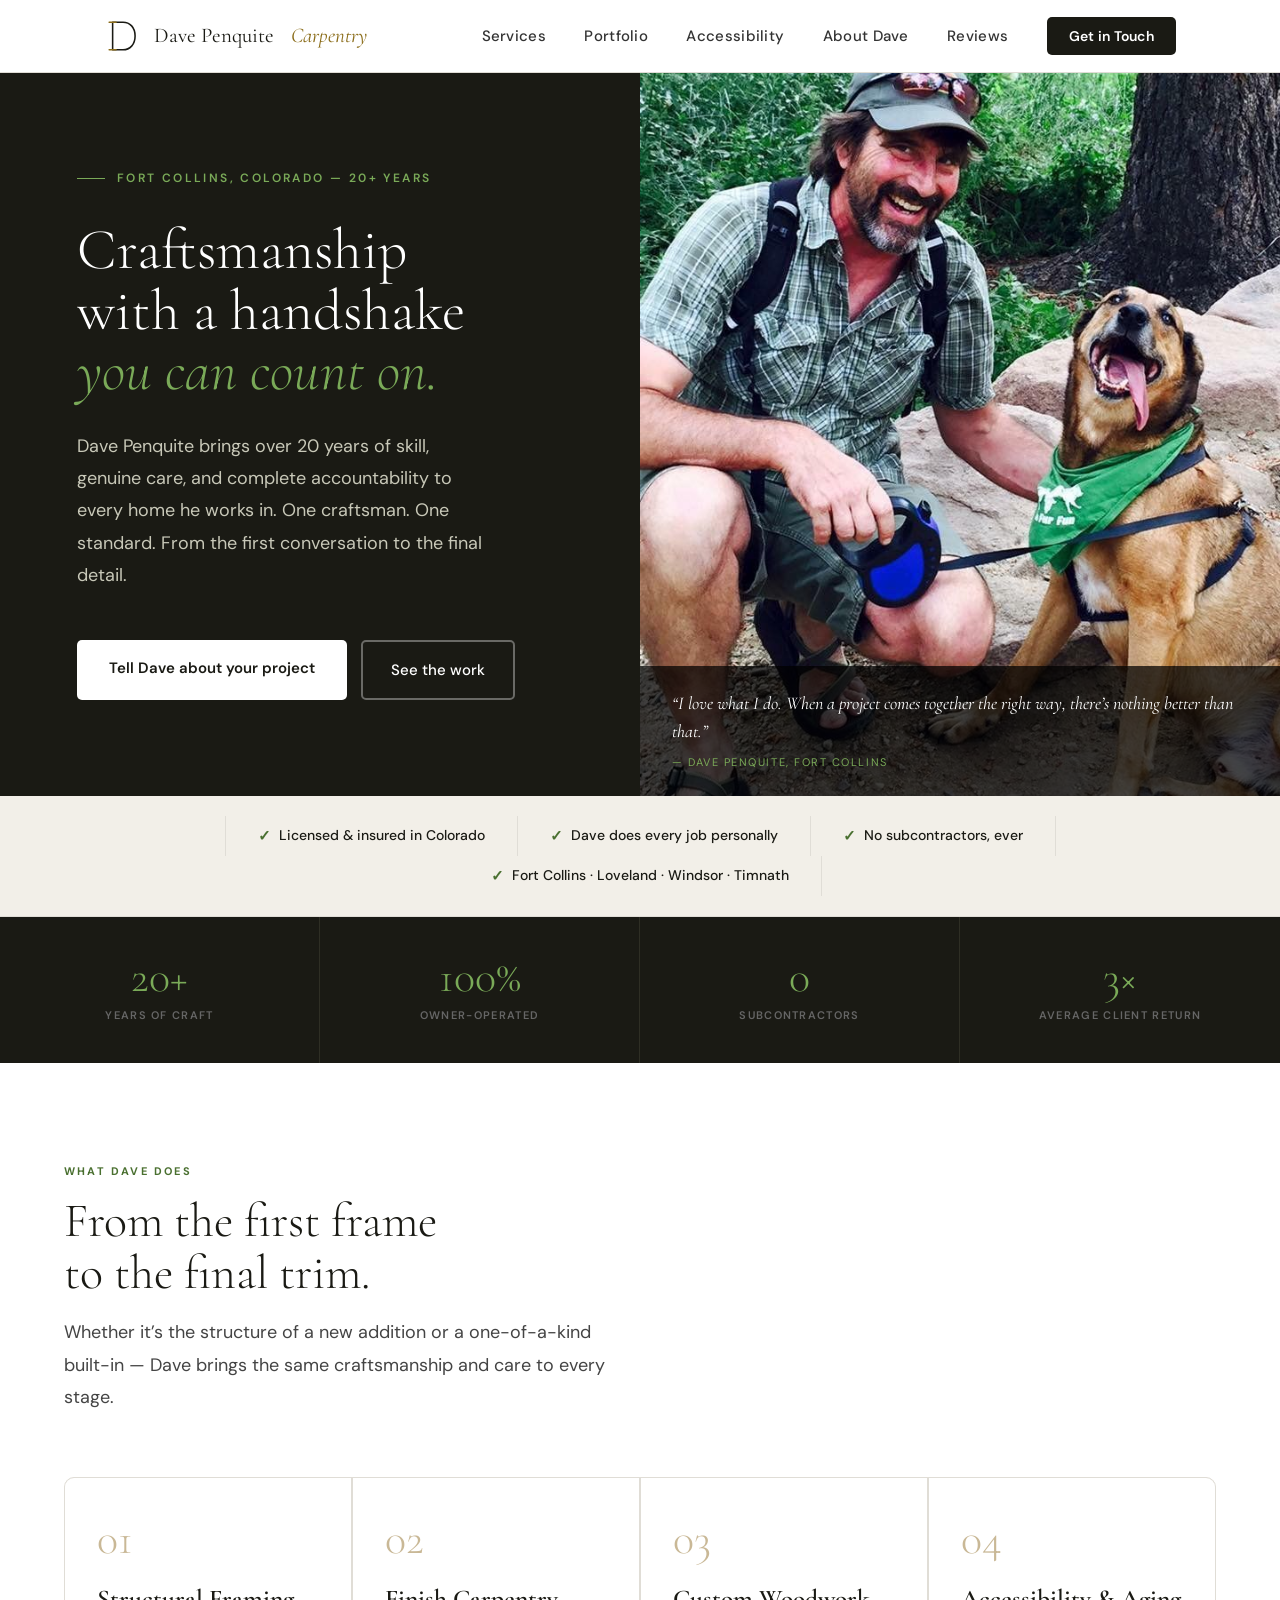
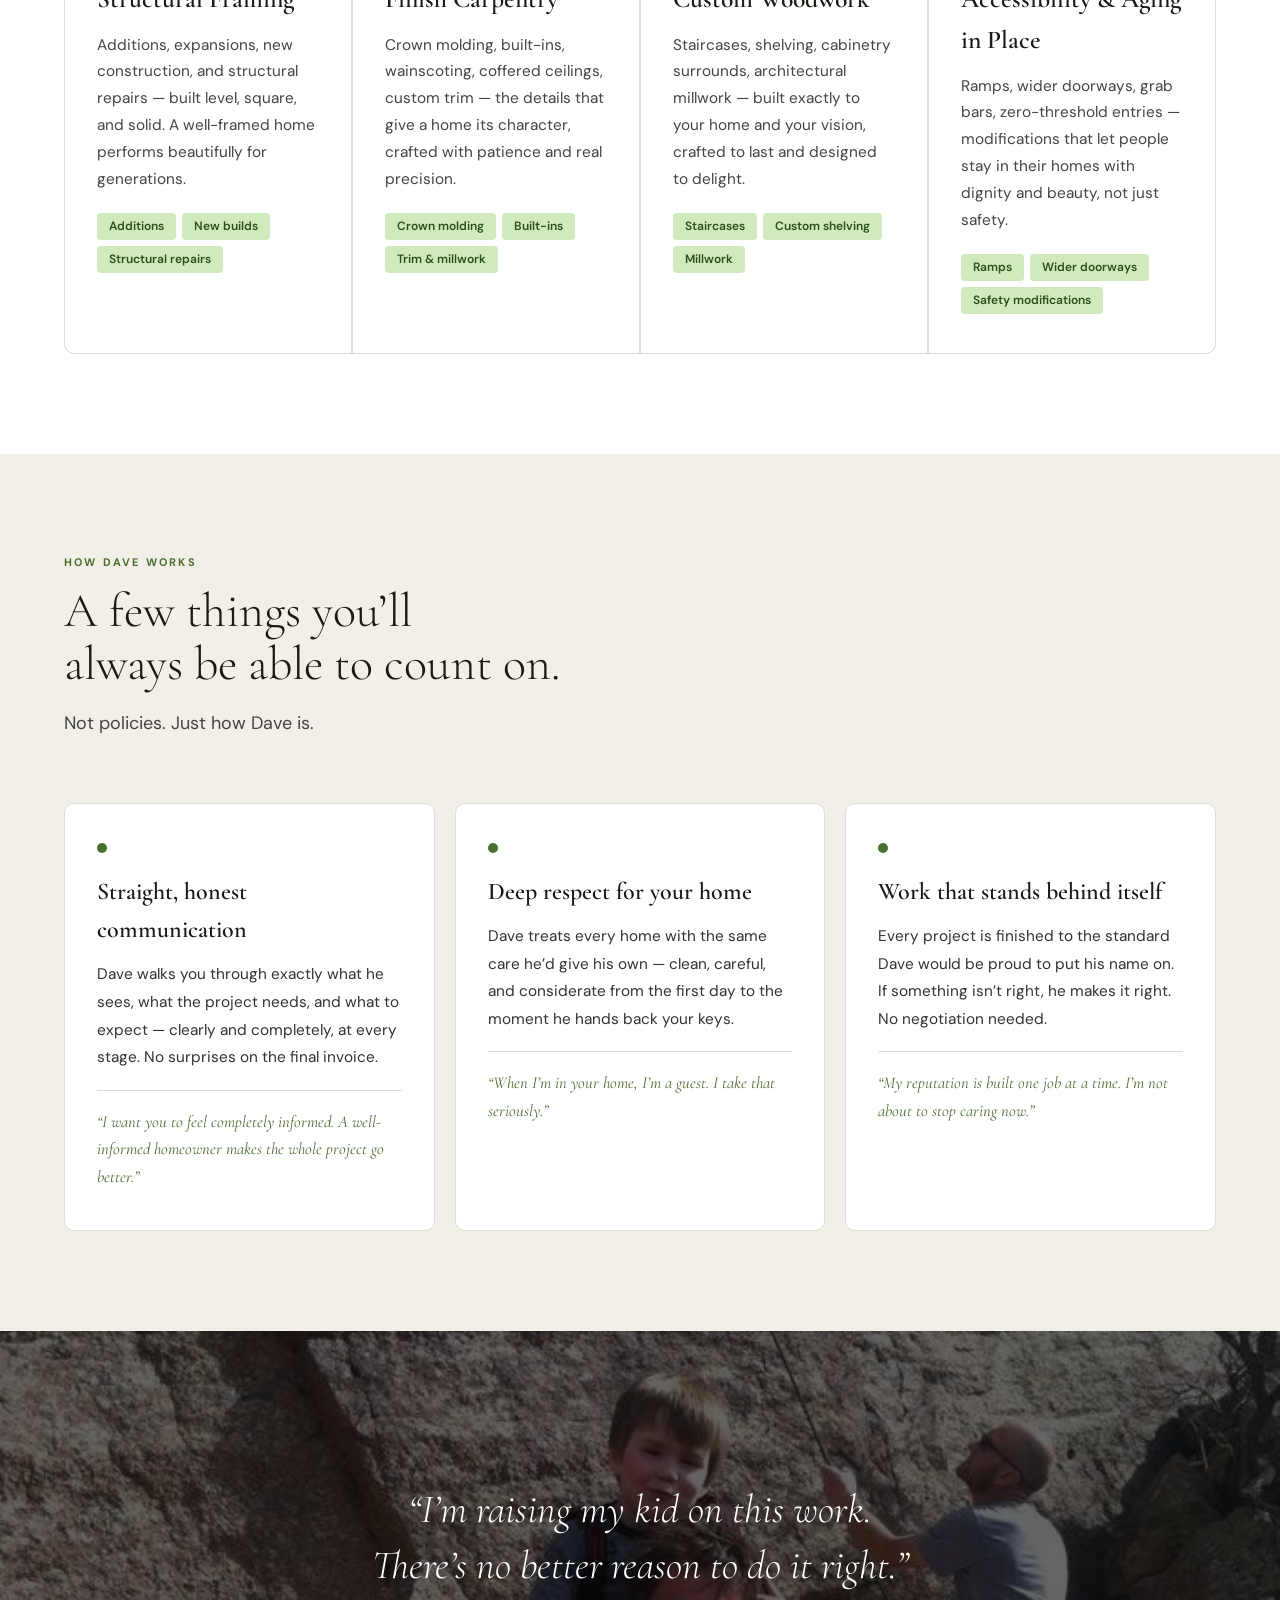
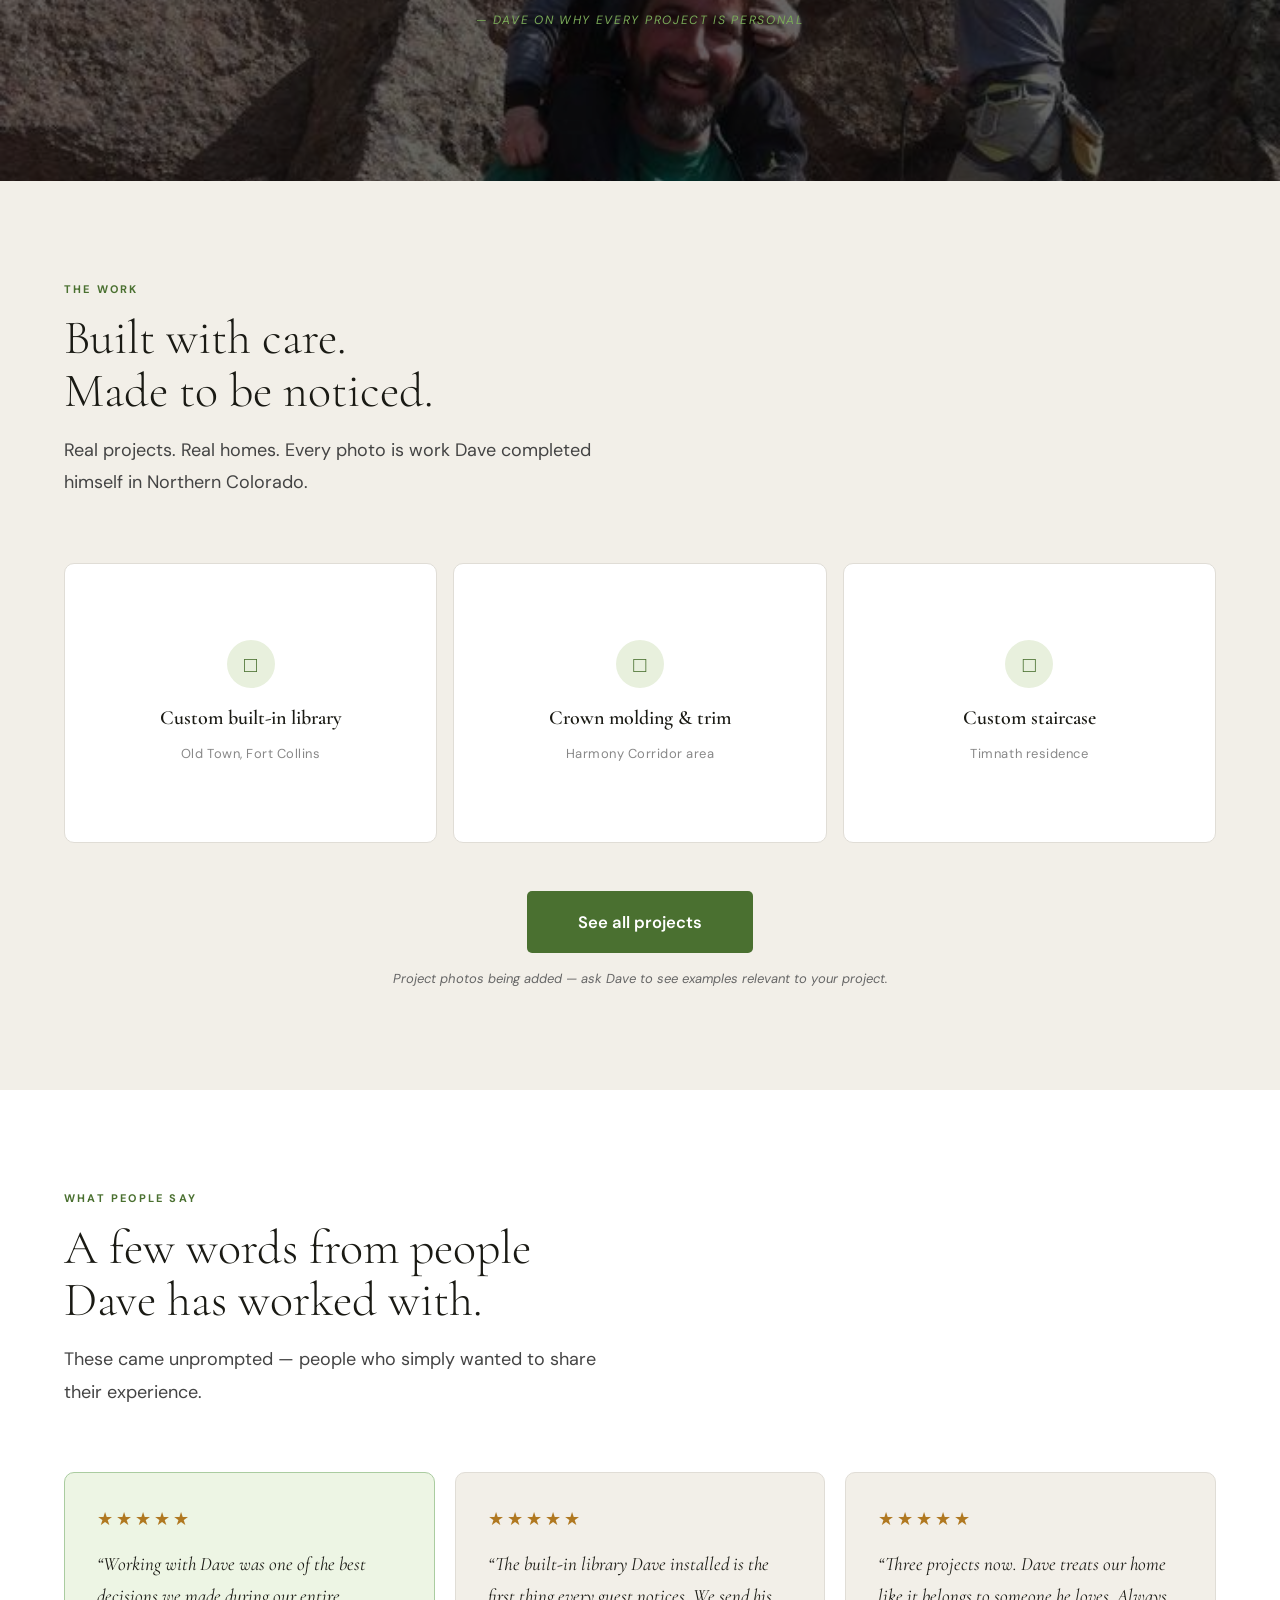
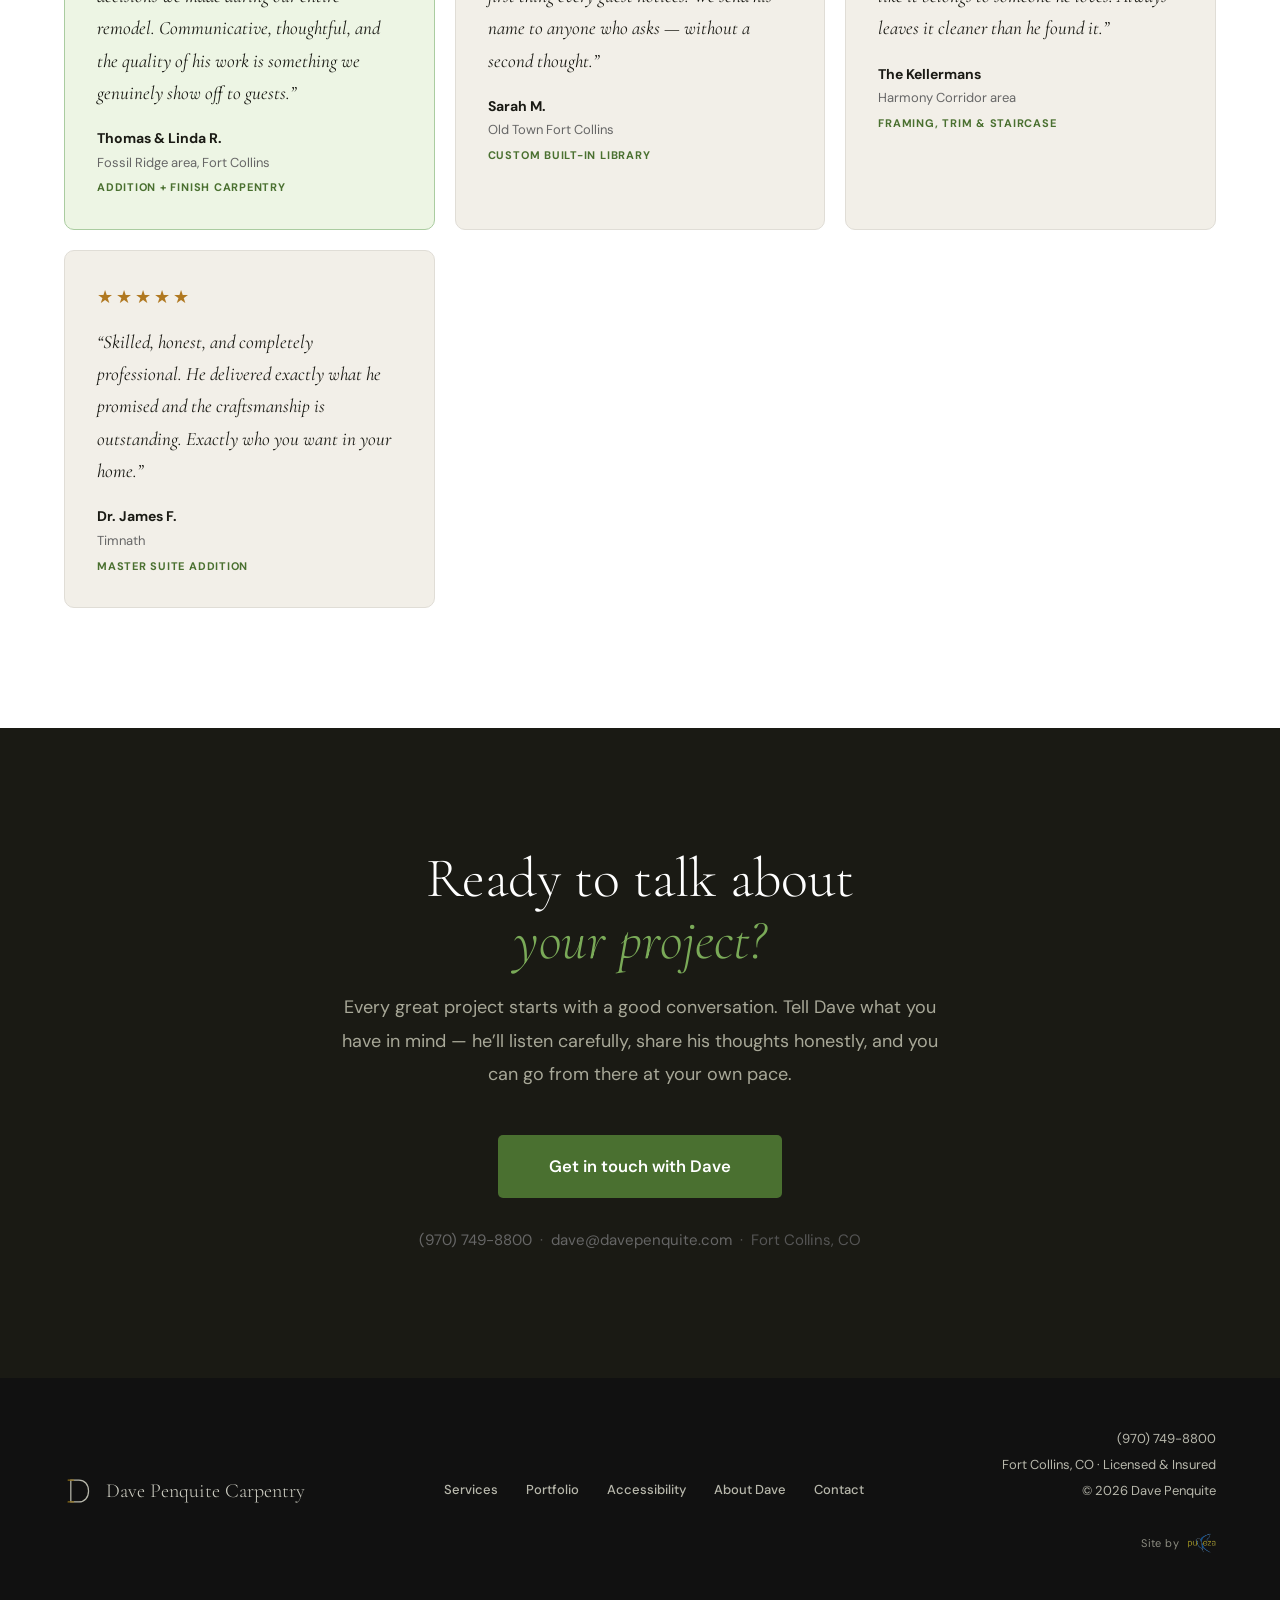
==== commit 3dc9ec8d: "Rename index (5).html to index.html" ====
--- a/index.html
+++ b/index.html
@@ -671,8 +671,37 @@
         <div class="review-proj">Master suite addition</div>
       </div>
     </div>
+    <div class="reviews-grid" id="liveReviews" style="margin-top:20px"></div>
   </div>
 </section>
+
+<script>
+// Auto-load Dave-approved reviews submitted through the review system
+(async function(){
+  try{
+    const res = await window.storage.list('review:', true);
+    const keys = (res && res.keys) ? res.keys : [];
+    const out = [];
+    for(const k of keys){
+      try{ const r = await window.storage.get(k, true);
+        if(r && r.value){ const rev = JSON.parse(r.value); if(rev.status==='approved') out.push(rev); }
+      }catch(e){}
+    }
+    out.sort((a,b)=> new Date(b.date)-new Date(a.date));
+    const grid = document.getElementById('liveReviews');
+    const esc = s => (s||'').replace(/[&<>"]/g,c=>({'&':'&amp;','<':'&lt;','>':'&gt;','"':'&quot;'}[c]));
+    for(const r of out){
+      const div = document.createElement('div');
+      div.className = 'review';
+      div.innerHTML = '<div class="review-stars">'+ '\u2605'.repeat(r.rating) +'</div>'+
+        '<p class="review-text">&ldquo;'+esc(r.text)+'&rdquo;</p>'+
+        '<div class="review-name">'+esc(r.name)+'</div>'+
+        (r.loc?'<div class="review-loc">'+esc(r.loc)+'</div>':'');
+      grid.appendChild(div);
+    }
+  }catch(e){}
+})();
+</script>
 
 <!-- CTA -->
 <section class="cta-section">
@@ -729,4 +758,4 @@
 });
 </script>
 </body>
-</html>+</html>
